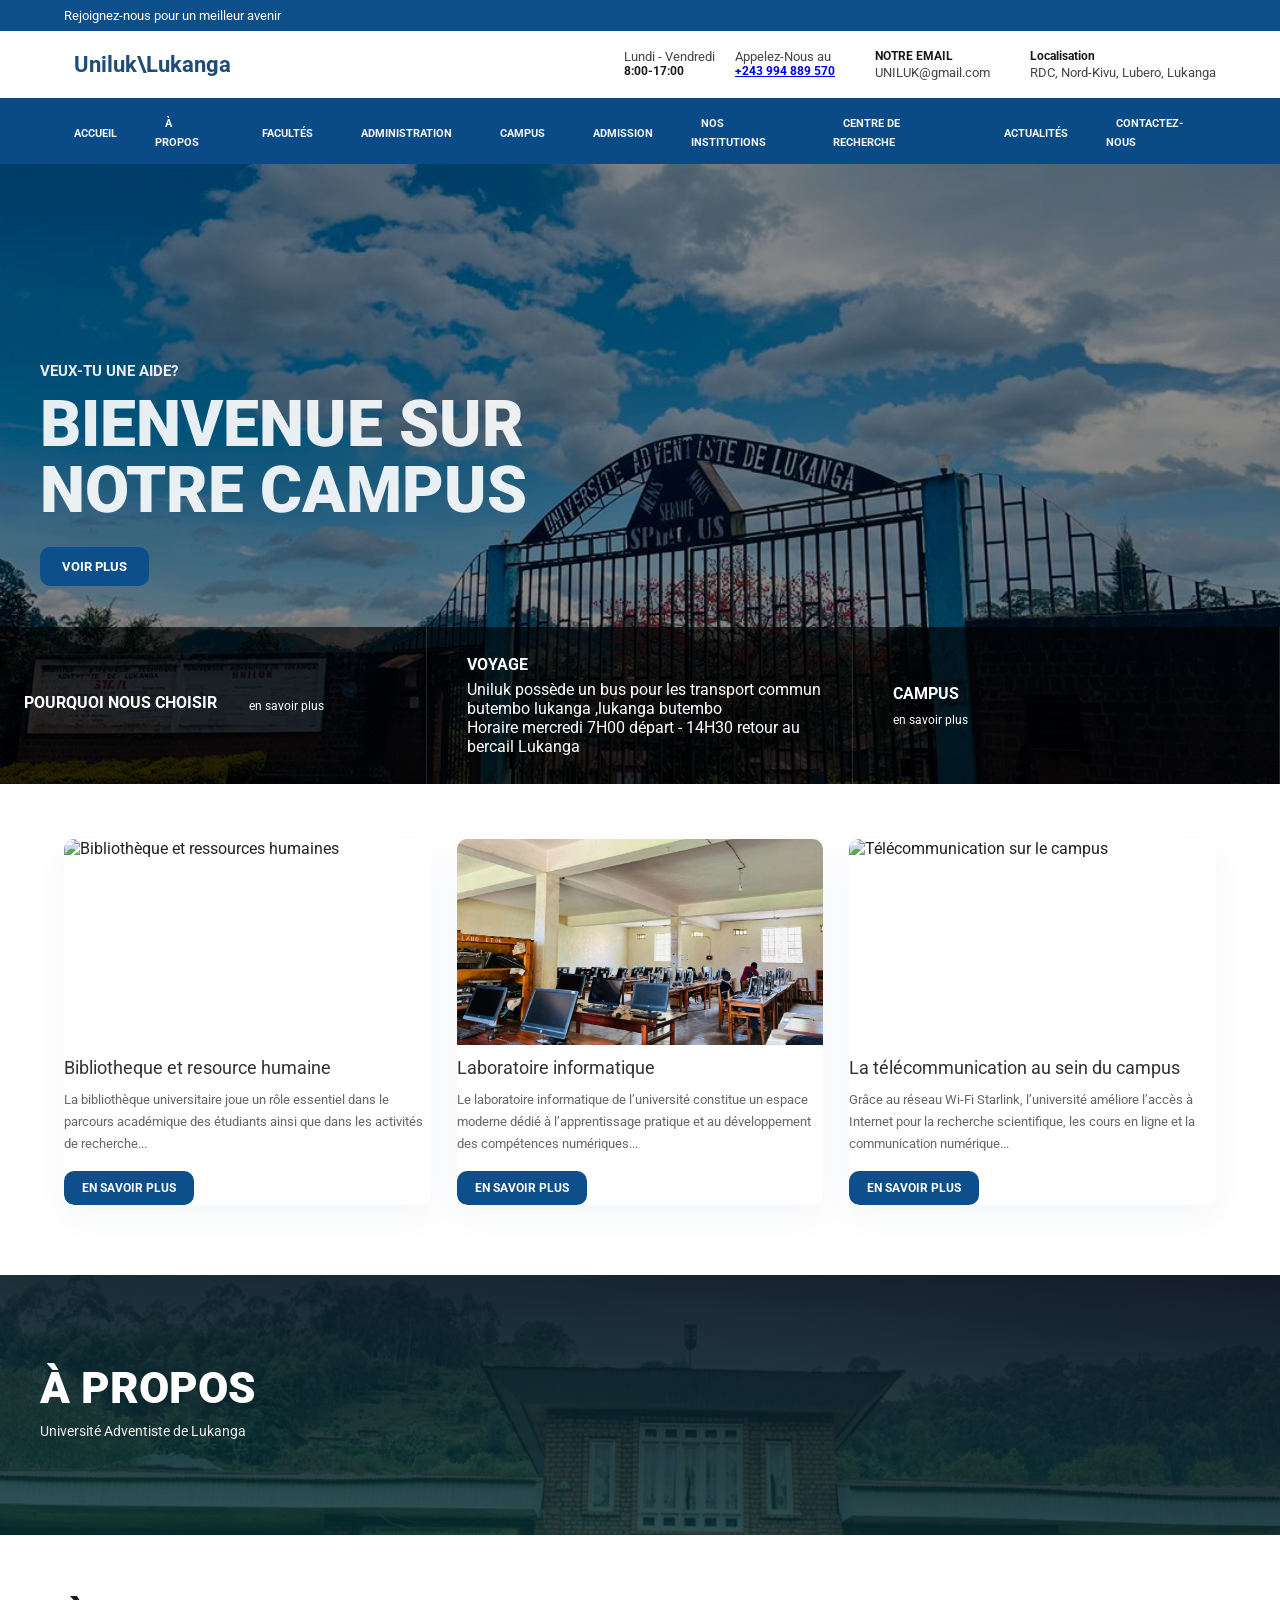
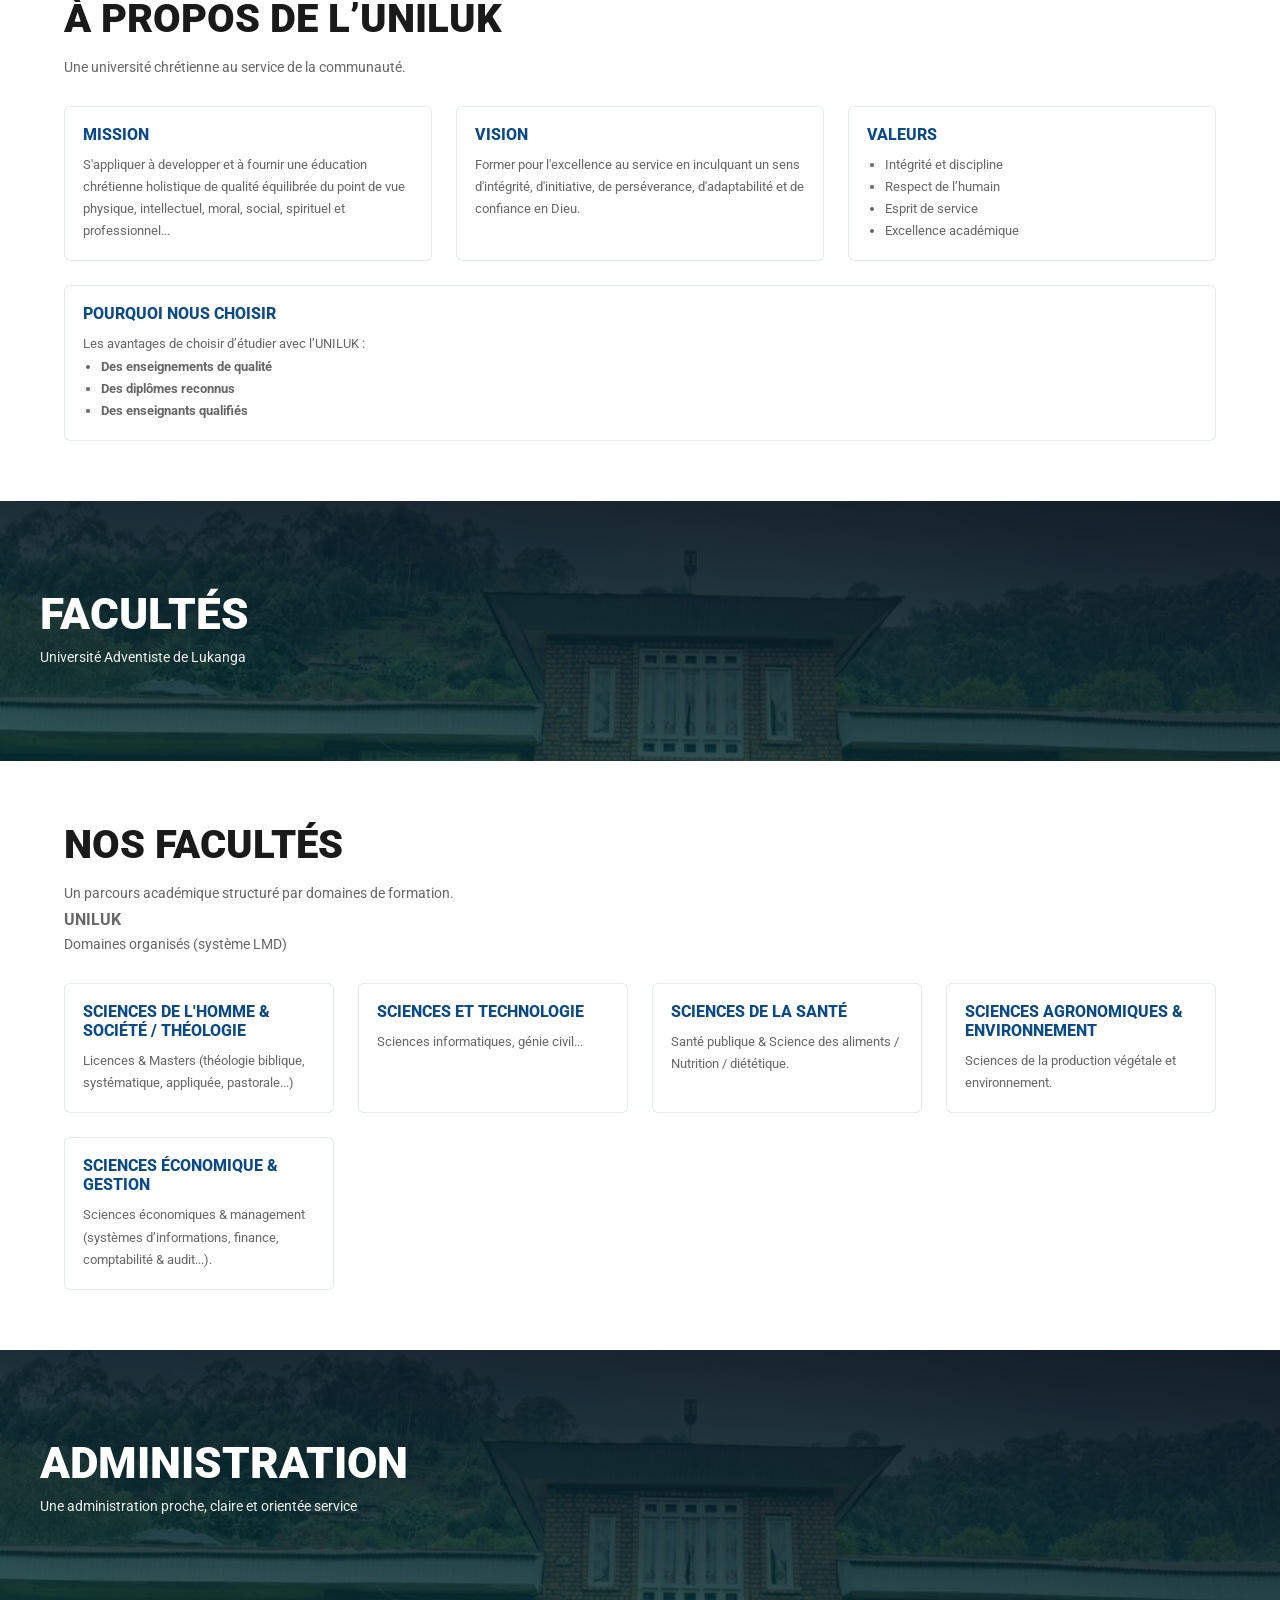
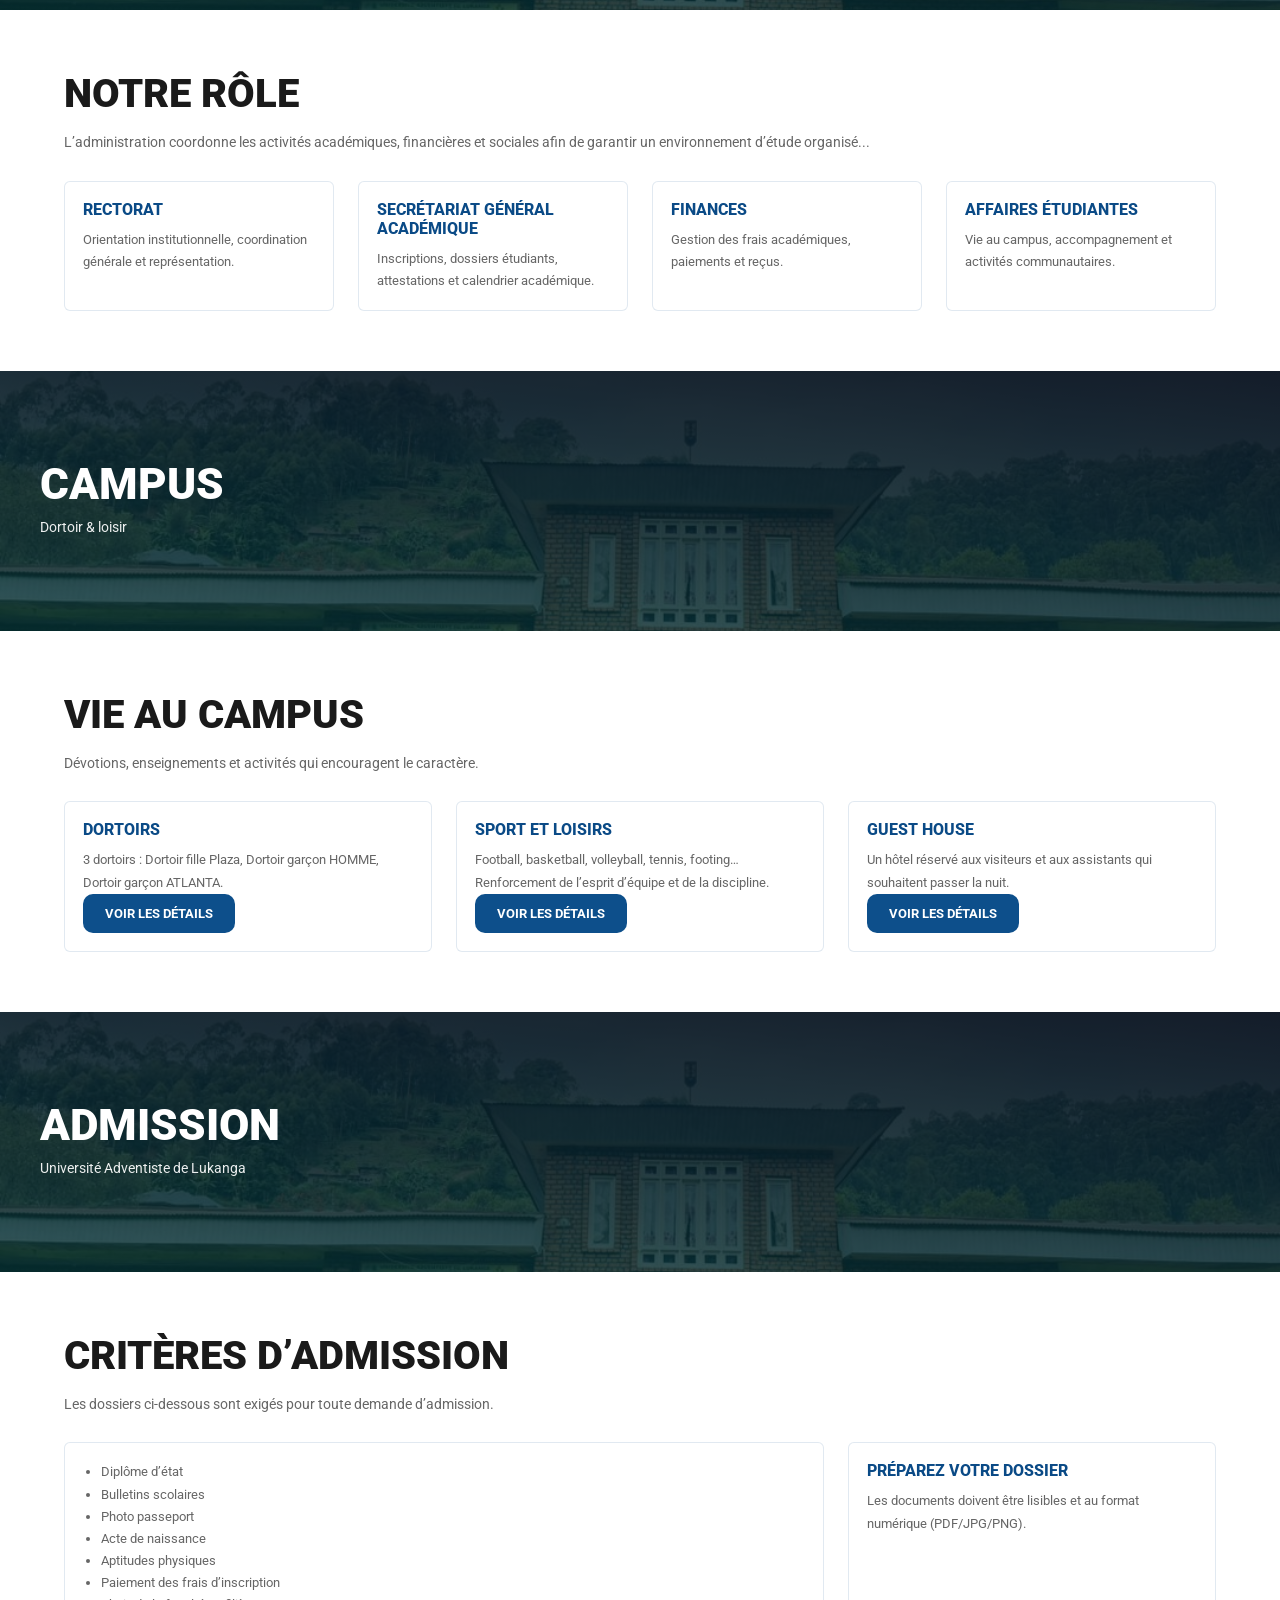
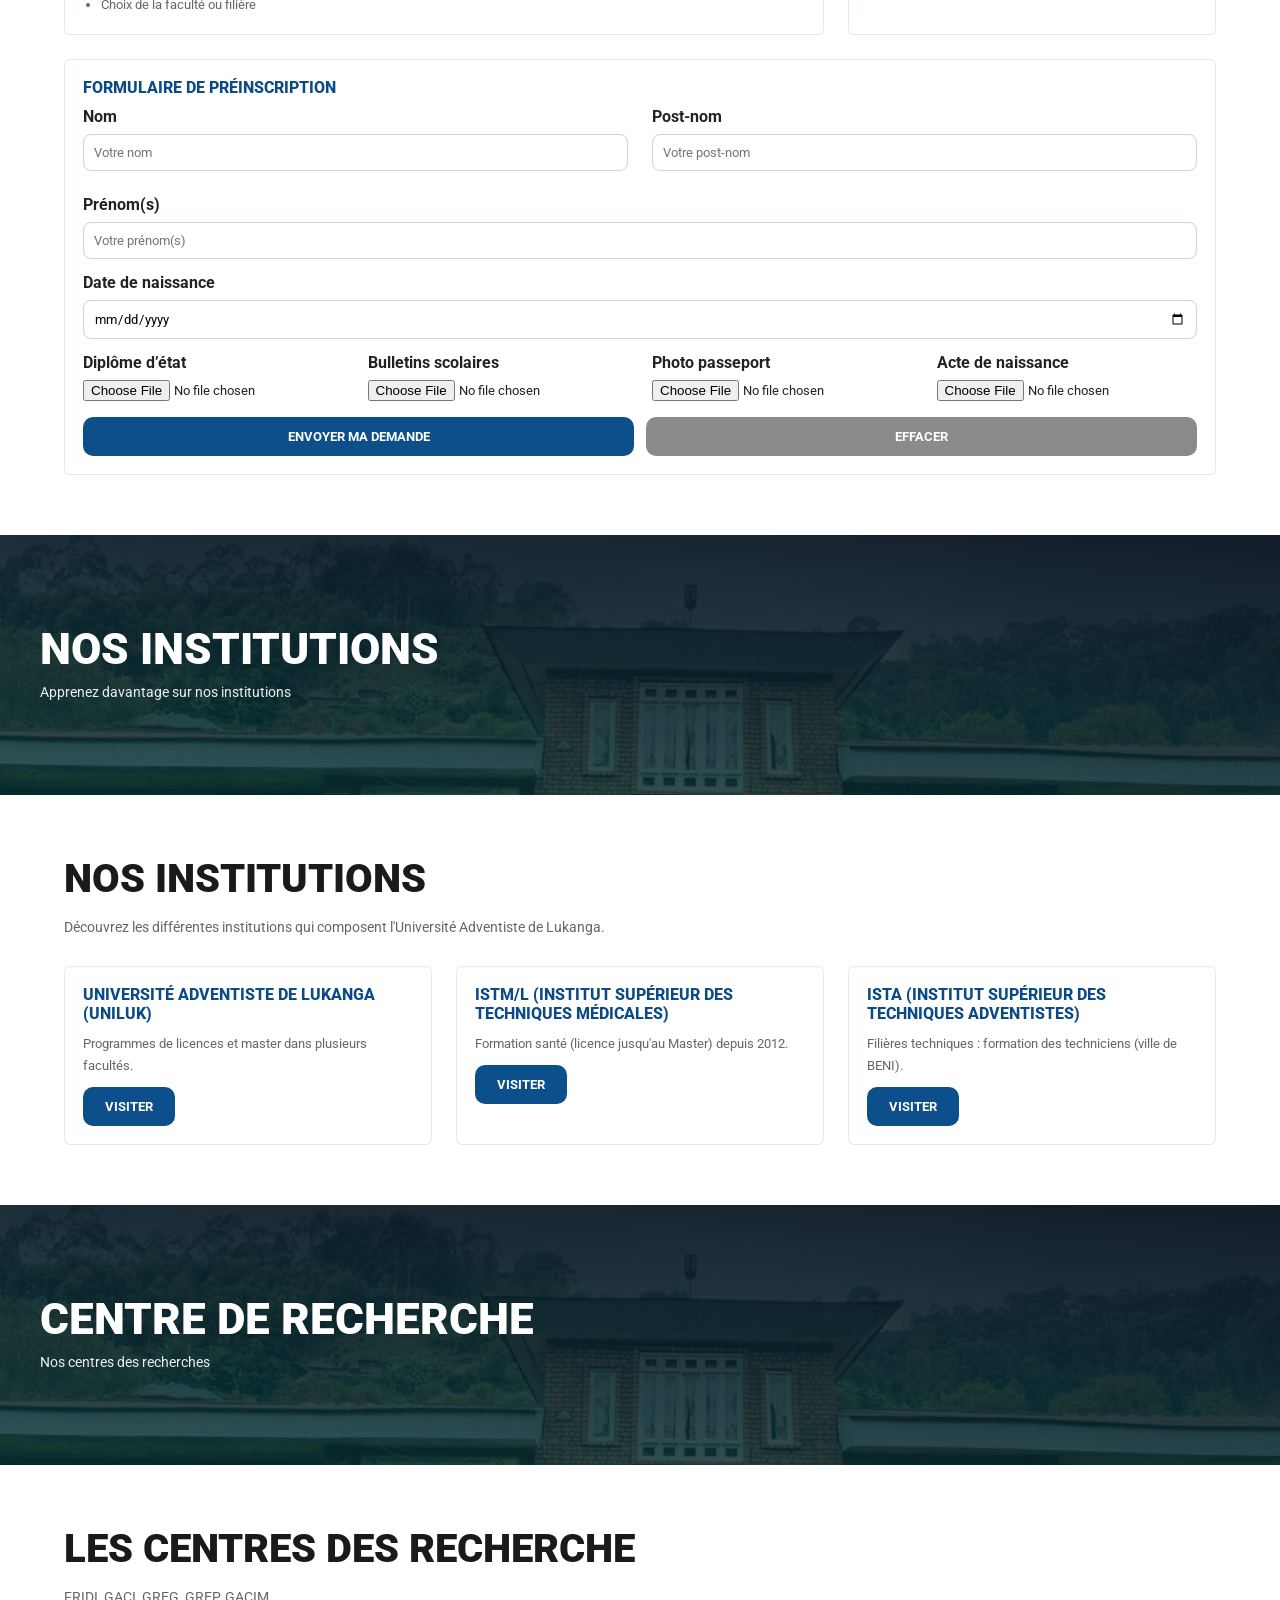
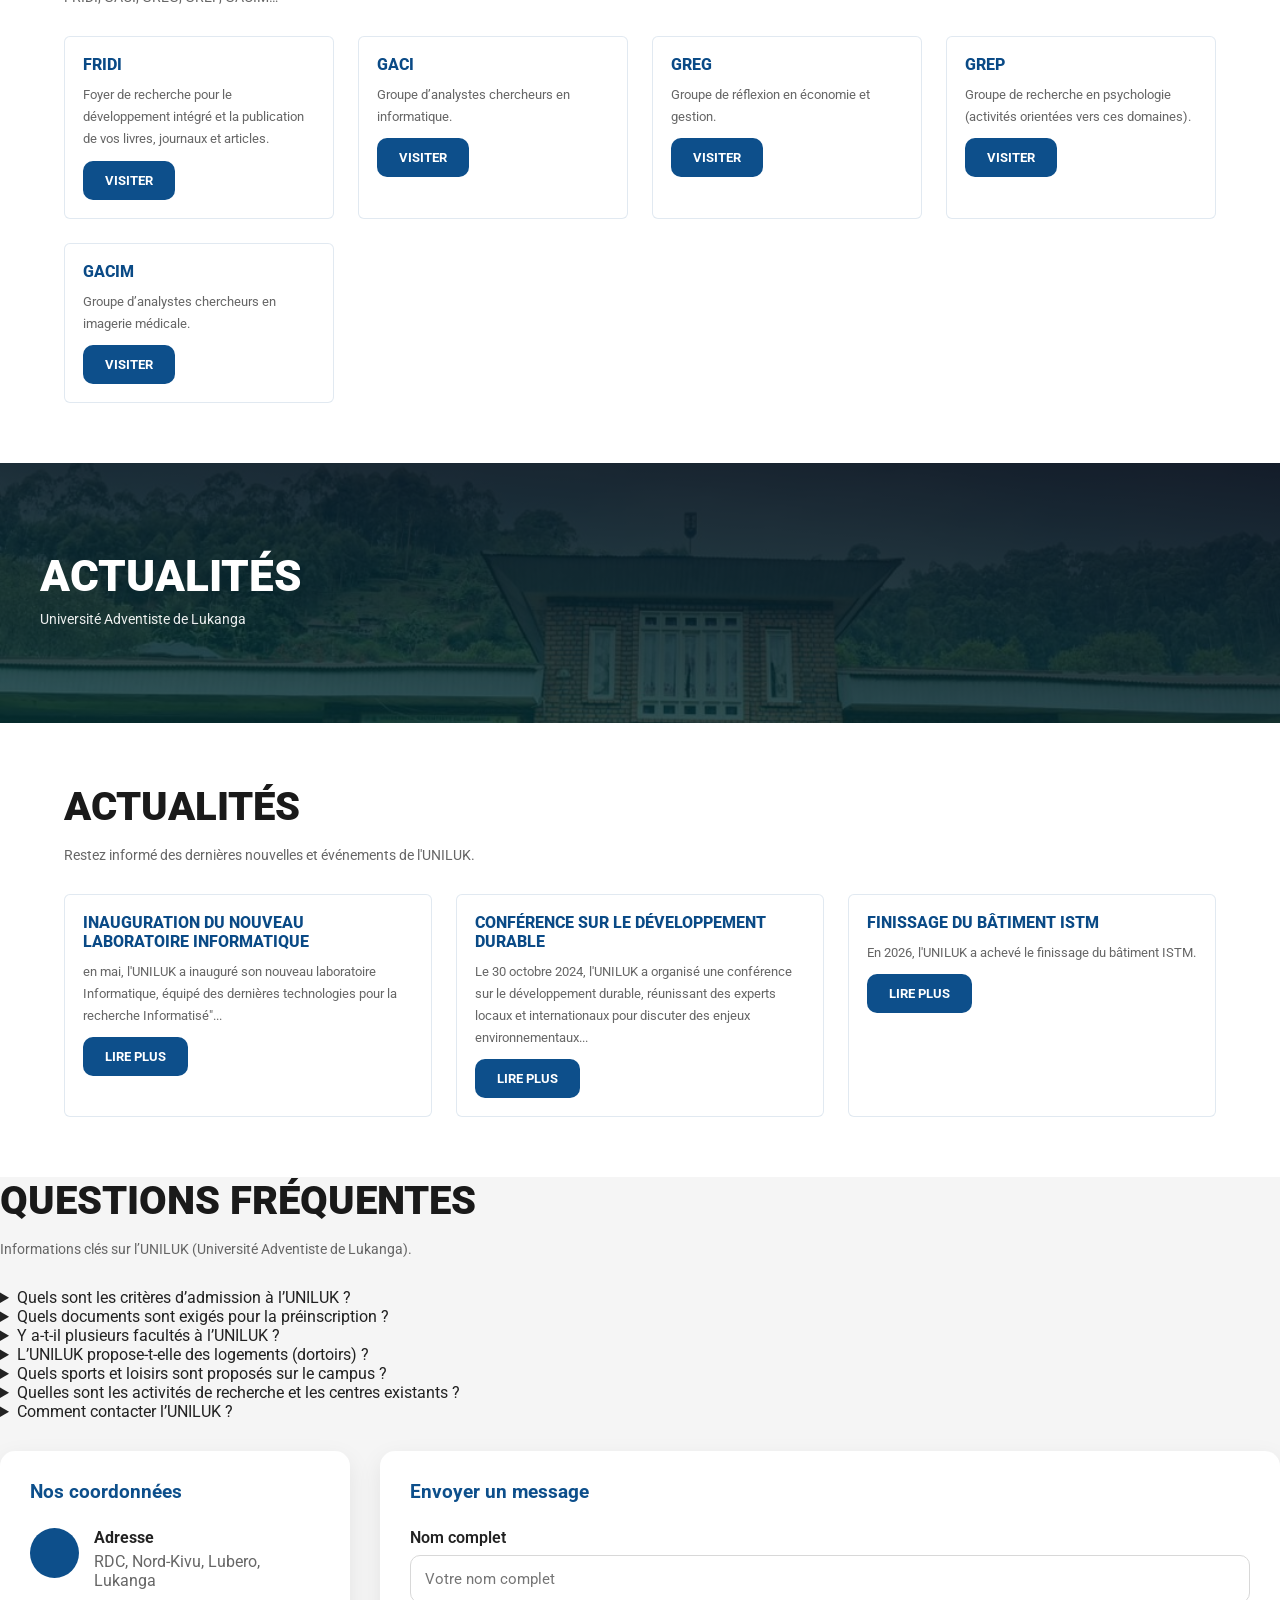
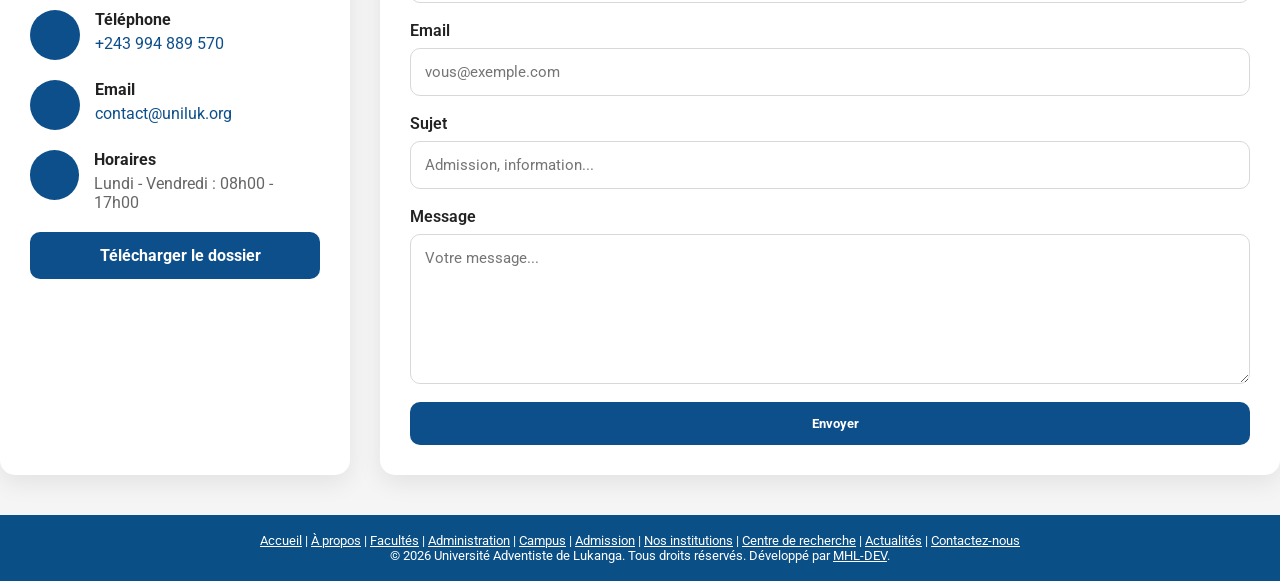
==== index.html @ ff781780 "first commit" ====
<!DOCTYPE html>
<html lang="fr">
<head>
  <meta charset="UTF-8" />
  <meta name="viewport" content="width=device-width, initial-scale=1.0" />
  <meta property="og:type" content="website" />
  <meta property="og:url" content="https://www.uniluk.org" />
  <meta name="twitter:card" content="summary_large_image" />
  <link rel="canonical" href="https://www.uniluk.org" />
  <link rel="preconnect" href="https://fonts.googleapis.com" />
  <link rel="preconnect" href="https://fonts.gstatic.com" crossorigin />
  <link href="https://fonts.googleapis.com/css2?family=Roboto:wght@400;500;700;800;900&display=swap" rel="stylesheet" />
  <link rel="stylesheet" href="https://cdnjs.cloudflare.com/ajax/libs/font-awesome/7.0.1/css/all.min.css">
  <style>
    * {
      margin: 0;
      padding: 0;
      box-sizing: border-box;
      font-family: 'Roboto', sans-serif;
    }

    body {
      background: #f5f5f5;
      color: #222;
    }

    .topbar {
      background: #0d4f8b;
      color: #fff;
      font-size: 13px;
      padding: 8px 0;
    }

    .container {
      width: min(1200px, 95vw);
      max-width: 100%;
      margin-inline: auto;
      padding-inline: clamp(12px, 2vw, 24px);
    }

    .topbar-content {
      display: flex;
      justify-content: space-between;
      align-items: center;
    }

    .social a {
      color: #fff;
      margin-left: 12px;
      text-decoration: none;
      font-size: 13px;
    }

    .header {
      background: #fff;
      padding: 18px 0;
      
    }

    .header-content {
      display: flex;
      justify-content: space-between;
      align-items: center;
      gap: 20px;
    }

    .logo {
      display: flex;
      align-items: center;
      gap: 10px;
      font-weight: 700;
      color: #1f4d7a;
      font-size: 22px;
    }

    .logo i {
      font-size: 34px;
      color: #0d4f8b;
    }

    .contact-boxes {
      display: flex;
      gap: 30px;
      flex-wrap: wrap;
    }

    .contact-item {
      display: flex;
      align-items: flex-start;
      gap: 10px;
      font-size: 13px;
      color: #444;
    }

    .contact-item i {
      color: #0d4f8b;
      font-size: 18px;
      margin-top: 3px;
    }

    .contact-item strong {
      display: block;
      color: #1a1a1a;
      font-size: 12px;
      margin-bottom: 2px;
    }

    .navbar {
      background: #0a4a86;
      position: sticky;
      top: 0;
      z-index: 20;
    }

    .nav {
      display: flex;
      gap: 20px;
      padding: 14px 0;
      justify-content: center;
      align-items: center;
      list-style: none;
    }

    .nav a {
      color: #fff;
      text-decoration: none;
      font-size: 10.5px;
      font-weight: 700;
      text-transform: uppercase;
      transition: color 140ms ease, background-color 140ms ease, transform 140ms ease, opacity 140ms ease;
      border-radius: 10px;
      padding: 8px 10px;
      opacity: 0.95;
      list-style: none;
    }

    .nav a:hover {
      opacity: 1;
      transform: translateY(-1px);
      background: rgba(255, 255, 255, 0.12);
    }

    .nav a.active {
      background: rgba(255, 255, 255, 0.18);
      opacity: 1;
    }

    .hero {
      position: relative;
      min-height: 620px;
      background: url('./grande.jpeg') center/cover no-repeat;
      display: flex;
      align-items: center;
      color: rgba(255, 255, 255, 0.904);
    }

    .hero::before {
      content: "";
      position: absolute;
      inset: 0;
      background: rgba(0, 0, 0, 0.45);
    }

    .hero-content {
      position: relative;
      z-index: 1;
      width: min(1200px, 95vw);
      max-width: 100%;
      margin-inline: auto;
      padding-block: clamp(60px, 10vw, 90px);
    }

    .hero small {
      display: block;
      font-size: clamp(14px, 1.2vw, 18px);
      font-weight: 700;
      margin-bottom: 12px;
    }

    .hero h1 {
      font-size: clamp(38px, 5vw, 72px);
      line-height: 1.02;
      font-weight: 900;
      max-width: min(700px, 100%);
      text-transform: uppercase;
      margin-bottom: 24px;
    }

    .btn {
      display: inline-block;
      background: #0d4f8b;
      color: #fff;
      padding: 12px 22px;
      text-decoration: none;
      font-size: 13px;
      font-weight: 700;
      border-radius: 10px;
      text-transform: uppercase;
      border: none;
      cursor: pointer;
      

    }

    .feature-bar {
      position: absolute;
      bottom: 0;
      left: 0;
      right: 0;
      z-index: 2;
      display: grid;
      grid-template-columns: repeat(3, 1fr);
    }

    .feature {
      background: rgba(0,0,0,0.65);
      color: #fff;
      padding: 28px 24px;
      border-right: 1px solid rgba(255,255,255,0.12);
      display: flex;
      align-items: center;
      gap: 16px;
      min-height: 95px;
    }

    .feature i {
      font-size: 34px;
      color: #1976d2;
    }

    .feature h3 {
      font-size: 16px;
      margin-bottom: 6px;
      text-transform: uppercase;
    }

    .feature a {
      color: #fff;
      text-decoration: none;
      font-size: 12px;
    }

    .courses {
      background: #fff;
      padding: 55px 0 70px;
    }

    .cards {
      display: grid;
      grid-template-columns: repeat(auto-fit, minmax(240px, 1fr));
      gap: clamp(18px, 2vw, 28px);
    }

    .card {
      background: #fff;
      overflow: hidden;
      border-radius: 10px;
      box-shadow: 0 12px 32px rgba(10, 74, 134, 0.05);
    }

    .card img {
      width: 100%;
      height: auto;
      aspect-ratio: 16/9;
      object-fit: cover;
      display: block;
      margin-bottom: 12px;
    }

    .card h3 {
      font-size: 18px;
      color: #333;
      line-height: 1.2;
      margin-bottom: 10px;
      font-weight: 400;
    }

    .card p {
      font-size: 13px;
      line-height: 1.7;
      color: #666;
      margin-bottom: 16px;
    }

    .card .btn {
      padding: 10px 18px;
      font-size: 12px;
    }
    .menu-toggle {
      display: none;
      position: fixed;
      top: 18px;
      right: 20px;
      z-index: 30;
      background: #0d4f8b;
      color: #fff;
      padding: 10px 14px;
      border-radius: 4px;
      cursor: pointer;
      user-select: none;
    }
    footer{
      background:#0d4f8b;
      color: rgba(255, 255, 255, 0.86);
      text-align: center;
      padding: 26px 20px;
      margin-top: 40px;
    }  
    .page-section {
      background: #fff;
      padding: 60px 0;
    }

    .page-section .wrap {
      width: min(1200px, 95vw);
      max-width: 100%;
      margin-inline: auto;
      padding-inline: clamp(12px, 2vw, 24px);
    }

    .section-title {
      font-size: 40px;
      margin-bottom: 14px;
      color: #1a1a1a;
      font-weight: 900;
      text-transform: uppercase;
    }

    .section-subtitle {
      color: #666;
      margin-bottom: 26px;
      line-height: 1.7;
      font-size: 14px;
    }

    .section-grid {
      display: grid;
      grid-template-columns: repeat(auto-fit, minmax(240px, 1fr));
      gap: clamp(18px, 2vw, 24px);
    }

    .simple-card {
      border: 1px solid rgba(13,79,139,0.12);
      padding: 18px;
      border-radius: 6px;
      background: #fff;
    }

    .simple-card h3 {
      margin-bottom: 10px;
      font-size: 16px;
      text-transform: uppercase;
      font-weight: 800;
      color: #0a4a86;
    }
    #btnSports,#btnDortoirs,#btnhouse{
      padding: 10px 18px;
      font-size: 12px;
      background: #0d4f8b;
      color: #fff;
      border: none;
      border-radius: 4px;
      cursor: pointer;
    }

    .simple-card p, .simple-card li {
      font-size: 13px;
      color: #666;
      line-height: 1.7;
    }

    .simple-card ul { padding-left: 18px; }

    .hero-alt {
      position: relative;
      min-height: 260px;
      display: flex;
      align-items: center;
      color: #fff;
      background:linear-gradient(185deg, rgba(16, 35, 63, 0.88), rgba(15, 139, 141, 0.58)), url('./uniluk.jpeg') center/cover no-repeat;
    }

    .hero-alt::before {
      content: "";
      position: absolute;
      inset: 0;
      background: rgba(0, 0, 0, 0.5);
    }

    .hero-alt .hero-content {
      padding: 0;
      position: relative;
    }
    .btn-btn-primary{
      padding: 10px 18px;
      font-size: 12px;
      background: #0d4f8b;
      color: #fff;
      border: none;
      border-radius: 4px;
      cursor: pointer;
    }

    .hero-alt h1 {
      font-size: 44px;
      text-transform: uppercase;
      font-weight: 900;
      line-height: 1;
      margin-bottom: 10px;
    }

    .hero-alt p {
      color: rgba(255,255,255,0.92);
      max-width: 820px;
      line-height: 1.7;
      font-size: 14px;
    }
    .nav .show {
      display: flex;
    flex-direction: column;
    height: auto;
    max-height: calc(100vh - 60px);
    overflow-y: auto;
  }
  

    #xbar {
  display: none;
}

.menu-toggle.active .fa-bars {
  display: none;
}

.menu-toggle.active #xbar {
  display: inline-block;
}

  
   

    /* Desktop: toujours afficher les liens de la navbar */
    @media (min-width: 901px) {
      #site-nav #nav {
        max-height: none ;
        opacity: 1 ;
        display: flex;
        flex-direction: row;
        padding: 14px 0 ;
        gap: 28px ;
        align-items: center;
      }

      #site-nav #nav li {
        opacity: 1 ;
       
      }

      .menu-toggle {
        display: none;
        color: white;
      }
    }


    @media (max-width: 900px) {
      .header-content,
      .topbar-content {
        flex-direction: column;
        align-items: flex-start;
        gap: 12px;
      }
      
      
      .topbar {
        justify-content: space-between;
        position: sticky;
        top: 0;
        z-index: 20;
        backdrop-filter: blur(5px);
      }

      .menu-toggle {
        display: block;
      }
      #contact{
        display: none;
      }
      .contact{
        display:flex;
        flex-direction: column;
      }
      .navbar {
        position: sticky;
        top: 54px;
      }

      #nav {
        max-height: 0px;
        opacity: 0;
        flex-direction: column;
        justify-content: flex-start;
        align-items: flex-start;
        padding: 0;
        gap: 0;
      }
      #wrap{
        display: block;
      }

      #site-nav.is-open #nav {
        max-height: 60vh;
        opacity: 1;
        overflow: auto;
        padding: 12px 0;
        gap: 8px;
      }

      #nav li {
        width: 100%;
      }

      #nav a {
        width: 100%;
        display: block;
        padding: 12px 16px;
        border-radius: 10px;
      }


      .hero h1 {
        font-size: 48px;
      }

      .feature-bar,
      .cards {
        grid-template-columns: 1fr;
      }

      .feature {
        border-right: none;
        border-bottom: 1px solid rgba(255,255,255,0.12);
      }

      .section-grid {
        grid-template-columns: 1fr;
      }

      .hero-alt h1 {
        font-size: 34px;
      }
    }
  
    .reveal {
      opacity: 0;
      transform: translateY(24px);
      transition: opacity 0.7s ease, transform 0.7s ease;
      will-change: opacity, transform;
    }



  
    body {
      overflow-x: hidden;
    }

    .skip-link {
      position: absolute;
      left: 12px;
      top: -60px;
      padding: 10px 14px;
      border-radius: 10px;
      background: #0d4f8b;
      color: #fff;
      z-index: 9999;
      text-decoration: none;
      transition: top 160ms ease;
    }

   

    html{
      scroll-behavior: smooth;
    }
    
    .back-to-top {
      position: fixed;
      right: 18px;
      bottom: 18px;
      width: 46px;
      height: 46px;
      border-radius: 999px;
      z-index: 999;
      background: #0d4f8b;
      color: #fff;
      display: inline-flex;
      align-items: center;
      justify-content: center;
      text-decoration: none;
      border: none;
      box-shadow: 0 10px 30px rgba(13, 79, 139, 0.25);
      opacity: 0;
      pointer-events: none;
      transform: translateY(10px);
      transition: opacity 200ms ease, transform 200ms ease;
    }
    #facultes ~ .page-section .simple-card{
  transition: transform .4s ease, box-shadow .4s ease;
}

#facultes ~ .page-section .simple-card:hover{
  transform: translateY(-10px);
  box-shadow: 0 15px 35px rgba(13,79,139,.15);
}
  

.back-to-top.is-visible {
      opacity: 1;
      pointer-events: auto;
      transform: translateY(0);
    }

    .back-to-top.is-highlight {
      box-shadow: 0 14px 40px rgba(10, 74, 134, 0.32);
      background: #0a4a86;
    }

    @media (prefers-reduced-motion: reduce) {
      * {
        scroll-behavior: auto !important;
        transition-duration: 0.001ms !important;
        animation-duration: 0.001ms !important;
      }
    }
  .contact-container{
    display:grid;
    grid-template-columns:350px 1fr;
    gap:30px;
    margin-top:30px;
}

.contact-info,
.contact-form{
    background:#fff;
    padding:30px;
    border-radius:15px;
    box-shadow:0 8px 25px rgba(0,0,0,.08);
}

.contact-info h3,
.contact-form h3{
    color:#0d4f8b;
    margin-bottom:25px;
}

.contact-box{
    display:flex;
    align-items:flex-start;
    gap:15px;
    margin-bottom:20px;
}

.contact-box i{
    width:50px;
    height:50px;
    background:#0d4f8b;
    color:white;
    border-radius:50%;
    display:flex;
    justify-content:center;
    align-items:center;
    font-size:18px;
}

.contact-box strong{
    display:block;
    margin-bottom:5px;
}

.contact-box p{
    margin:0;
    color:#666;
}

.contact-box a{
    color:#0d4f8b;
    text-decoration:none;
}

.field{
    display:flex;
    flex-direction:column;
    margin-bottom:18px;
}

.field label{
    margin-bottom:8px;
    font-weight:600;
}
#xbar{
  display: none;
}
.field input,
.field textarea{
    padding:14px;
    border:1px solid #d8d8d8;
    border-radius:10px;
    font-size:15px;
    transition:.3s;
}

.field input:focus,
.field textarea:focus{
    border-color:#0d4f8b;
    box-shadow:0 0 15px rgba(13,79,139,.15);
    outline:none;
}

.field textarea{
    min-height:150px;
    resize:vertical;
}

.btn-submit,
.btn-contact-download{
    display:inline-flex;
    align-items:center;
    gap:10px;
    justify-content:center;
    text-decoration:none;
    width:100%;
    padding:14px;
    border:none;
    border-radius:10px;
    background:#0d4f8b;
    color:#fff;
    font-weight:700;
    cursor:pointer;
    transition:.3s;
}
.simple-card i{
    font-size: 28px;
    color: #0d4f8b;
    margin-bottom: 12px;
}
.btn-submit:hover,
.btn-contact-download:hover{
    background:#083764;
    transform:translateY(-2px);
}

@media(max-width:900px){

    .contact-container{
        grid-template-columns:1fr;
    }

}

  </style>
</head>
<body id="top">
  <div class="topbar">
    <div class="container topbar-content">
      <div>Rejoignez-nous pour un meilleur avenir</div>
      <div class="social" aria-label="Réseaux sociaux">
        <a href="https://web.facebook.com/universiteAdeventistedeLukanga"><i class="fab fa-facebook-f"></i></a>
        <a href="https://twitter.com/uniluk1" ><i class="fab fa-twitter"></i></a>
        <a href="#" ><i class="fab fa-google-plus-g"></i></a>
        <a href="#" ><i class="fab fa-linkedin-in"></i></a>
        <a href="https://www.instagram.com/uniluk1"><i class="fab fa-instagram" ></i></a>
      </div>
    </div>
  </div>

  <header class="header">
    <div class="container header-content">
      <div class="logo">
        <i class="fa-solid fa-graduation-cap"></i>
        <span>Uniluk\Lukanga</span>
      </div>

      <div class="contact-boxes">
        <div class="contact-item">
          <div class="icon"><span class="flaticon-clock"></span></div>
          <div class="text">
            <span>Lundi - Vendredi</span>
            <strong>8:00-17:00</strong>
          </div>
          <i class="fa-solid fa-phone"></i>
          <div>
            <span>Appelez-Nous au</span>
            <strong><a href="tel:+243994889570" >+243 994 889 570</a></strong>
          </div>
        </div>

        <div class="contact-item">
          <i class="fa-solid fa-envelope"></i>
          <div>
            <strong>NOTRE EMAIL</strong>
            UNILUK@gmail.com
          </div>
        </div>

        <div class="contact-item">
          <i class="fa-solid fa-location-dot"></i>
          <div>
            <strong>Localisation</strong>
            RDC, Nord-Kivu, Lubero, Lukanga
          </div>
        </div>
      </div>
    </div>
  </header>
  <button class="menu-toggle" id="mobile-menu" type="button" aria-label="Ouvrir le menu mobile">
    <i class="fa-solid fa-bars"></i>
    <i class="fa-solid fa-x" id="xbar"></i>
  </button>
  <nav class="navbar" id="site-nav" aria-label="Navigation principale">
    <div class="container">
      <ul class="nav" id="nav">

        <li><a href="#accueil" aria-label="Aller à la section Accueil">Accueil</a></li>
        <li><a href="#about">À propos</a></li>
        <li><a href="#facultes">Facultés</a></li>
        <li><a href="#administration">Administration</a></li>
        <li><a href="#campus">Campus</a></li>
        <li><a href="#admission">Admission</a></li>
        <li><a href="#institutions">Nos institutions</a></li>
        <li><a href="#centre">Centre de recherche</a></li>
        <li><a href="#actualites">Actualités</a></li>
        <li><a href="#contact">Contactez-nous</a></li>
      </ul>
    </div>
  </nav>

  <main>

  <section class="hero" id="accueil">
    <div class="hero-content">
      <small>VEUX-TU UNE AIDE?</small>
      <h1>BIENVENUE SUR NOTRE CAMPUS</h1>
      <a href="#about" class="btn">Voir plus</a>
    </div>

    <div class="feature-bar">
      <div class="feature">
        <h3>pourquoi nous choisir</h3>
        <i class="fa-solid fa-briefcase"></i>
        <a href="#about">en savoir plus</a>
      </div>
      <div class="feature">
        <i class="fa-solid fa-bus"></i>
        <div>
          <h3>VOYAGE</h3>
          <p>Uniluk possède un bus pour les transport commun butembo lukanga ,lukanga butembo</p>
          <span>
            Horaire mercredi 7H00 départ - 14H30 retour au bercail Lukanga
          </span>
        </div>
      </div>
      <div class="feature">
        <i class="fa-solid fa-user"></i>
        <div>
          <h3>Campus</h3>
          <a href="campus.html">en savoir plus</a>
        </div>
      </div>
    </div>
  </section>

  <section class="courses ">
    <div class="container">
      <div class="cards">
        <div class="card">
          <img src="./library.png" alt="Bibliothèque et ressources humaines" loading="lazy">
          <h3>Bibliotheque et resource humaine</h3>
          <p>La bibliothèque universitaire joue un rôle essentiel dans le parcours académique des étudiants ainsi que dans les activités de recherche...</p>
          <a href="#about" class="btn">En savoir plus</a>
        </div>

        <div class="card">
          <img src="./LABO.jpeg" alt="Laboratoire informatique" loading="lazy">
          <h3>Laboratoire informatique</h3>
          <p>Le laboratoire informatique de l’université constitue un espace moderne dédié à l’apprentissage pratique et au développement des compétences numériques...</p>
          <a href="#facultes" class="btn"> En savoir plus</a>
        </div>

        <div class="card">
          <img src="https://images.unsplash.com/photo-1519389950473-47ba0277781c?auto=format&fit=crop&w=800&q=80" alt="Télécommunication sur le campus" loading="lazy">
          <h3>La télécommunication au sein du campus</h3>
          <p>Grâce au réseau Wi-Fi Starlink, l’université améliore l’accès à Internet pour la recherche scientifique, les cours en ligne et la communication numérique...</p>
          <a href="#campus" class="btn">En savoir plus</a>
        </div>
      </div>
    </div>
  </section>

  <!-- ABOUT -->
  <section class="hero-alt " id="about">
    <div class="container hero-content">
      <h1>À propos</h1>
      <p>Université Adventiste de Lukanga</p>
    </div>
  </section>
  <section class="page-section">
    <div class="wrap">
      <div class="section-title">À propos de l’UNILUK</div>
      <div class="section-subtitle">Une université chrétienne au service de la communauté.</div>

      <div class="section-grid">
        <div class="simple-card">
          <h3>Mission</h3>
          <p>S'appliquer à developper et à fournir une éducation chrétienne holistique de qualité équilibrée du point de vue physique, intellectuel, moral, social, spirituel et professionnel...</p>
        </div>
        <div class="simple-card">
          <h3>Vision</h3>
          <p>Former pour l'excellence au service en inculquant un sens d'intégrité, d'initiative, de perséverance, d'adaptabilité et de confiance en Dieu.</p>
        </div>
        <div class="simple-card">
          <h3>Valeurs</h3>
          <ul>
            <li>Intégrité et discipline</li>
            <li>Respect de l’humain</li>
            <li>Esprit de service</li>
            <li>Excellence académique</li>
          </ul>
        </div>
      </div>

      <div style="margin-top:24px" class="simple-card">
        <h3>Pourquoi nous choisir</h3>
        <p>Les avantages de choisir d’étudier avec l’UNILUK :</p>
        <ul>
          <li><strong>Des enseignements de qualité</strong></li>
          <li><strong>Des diplômes reconnus</strong></li>
          <li><strong>Des enseignants qualifiés</strong></li>
        </ul>
      </div>
    </div>
  </section>

  <!-- FACULTES -->
  <section class="hero-alt" id="facultes">
    <div class="container hero-content">
      <h1>Facultés</h1>
      <p>Université Adventiste de Lukanga</p>
    </div>
  </section>
  <section class="page-section">
    <div class="wrap">
      <div class="section-title">Nos facultés</div>
      <div class="section-subtitle" style="align-items: center;justify-content: center;">
        Un parcours académique structuré par domaines de formation.
         
          <h3>UNILUK</h3>
          <p>Domaines organisés (système LMD)</p>
      </div>
      <div class="section-grid">
        <div class="simple-card">
          <i class="fa-solid fa-book-bible"></i>
          <h3>Sciences de l'Homme & Société / Théologie</h3>
          <p>Licences & Masters (théologie biblique, systématique, appliquée, pastorale...)</p>
        </div>
        <div class="simple-card">
          <i class="fa-solid fa-desktop"></i>
          <h3>Sciences et Technologie</h3>
          <p>Sciences informatiques, génie civil...</p>
        </div>
        <div class="simple-card">
          <i class="fa-solid fa-stethoscope"></i>
          <h3>Sciences de la Santé</h3>
          <p>Santé publique & Science des aliments / Nutrition / diététique.</p>
        </div>
        <div class="simple-card">
          <i class="fa-solid fa-tractor"></i>
          <h3>Sciences Agronomiques & Environnement</h3>
          <p>Sciences de la production végétale et environnement.</p>
        </div>
        <div class="simple-card">
          <i class="fa-solid fa-user-police"></i>
          <h3>Sciences Économique & Gestion</h3>
          <p>Sciences économiques & management (systèmes d’informations, finance, comptabilité & audit...).</p>
        </div>
      </div>
    </div>
  </section>

  <!-- ADMINISTRATION -->
  <section class="hero-alt" id="administration">
    <div class="container hero-content">
      <h1>Administration</h1>
      <p>Une administration proche, claire et orientée service</p>
    </div>
  </section>
  <section class="page-section">
    <div class="wrap">
      <div class="section-title">Notre rôle</div>
      <div class="section-subtitle">L’administration coordonne les activités académiques, financières et sociales afin de garantir un environnement d’étude organisé...</div>
      <div class="section-grid">
        <div class="simple-card"><h3>Rectorat</h3><p>Orientation institutionnelle, coordination générale et représentation.</p></div>
        <div class="simple-card"><h3>Secrétariat général académique</h3><p>Inscriptions, dossiers étudiants, attestations et calendrier académique.</p></div>
        <div class="simple-card"><h3>Finances</h3><p>Gestion des frais académiques, paiements et reçus.</p></div>
        <div class="simple-card"><h3>Affaires étudiantes</h3><p>Vie au campus, accompagnement et activités communautaires.</p></div>
      </div>
    </div>
  </section>

  <!-- CAMPUS -->
  <section class="hero-alt" id="campus">
    <div class="container hero-content">
      <h1>Campus</h1>
      <p>Dortoir & loisir</p>
    </div>
  </section>
  <section class="page-section">
    <div class="wrap">
      <div class="section-title">Vie au Campus</div>
      <div class="section-subtitle">Dévotions, enseignements et activités qui encouragent le caractère.</div>
      <div class="section-grid">
        <div class="simple-card">
          <h3>Dortoirs</h3>
          <p>3 dortoirs : Dortoir fille Plaza, Dortoir garçon HOMME, Dortoir garçon ATLANTA.</p>
          <a class="btn" href="./campus.html">Voir les détails</a>
        </div>
        <div class="simple-card">
          <h3>Sport et Loisirs</h3>
          <p>Football, basketball, volleyball, tennis, footing… Renforcement de l’esprit d’équipe et de la discipline.</p>
          <a class="btn" href="./campus.html">Voir les détails</a>
        </div>
        <div class="simple-card">
          <h3>Guest House</h3>
          <p>Un hôtel réservé aux visiteurs et aux assistants qui souhaitent passer la nuit.</p>
          <a class="btn" href="./campus.html">Voir les détails</a>
        </div>
      </div>
    </div>
  </section>

  <!-- ADMISSION -->
  <section class="hero-alt" id="admission">
    <div class="container hero-content">
      <h1>Admission</h1>
      <p>Université Adventiste de Lukanga</p>
    </div>
  </section>
  <section class="page-section">
    <div class="wrap">
      <div class="section-title">Critères d’admission</div>
      <div class="section-subtitle">Les dossiers ci-dessous sont exigés pour toute demande d’admission.</div>
      <div class="section-grid">
        <div class="simple-card" style="grid-column: span 2;">
          <ul>
            <li>Diplôme d’état</li>
            <li>Bulletins scolaires</li>
            <li>Photo passeport</li>
            <li>Acte de naissance</li>
            <li>Aptitudes physiques</li>
            <li>Paiement des frais d’inscription</li>
            <li>Choix de la faculté ou filière</li>
          </ul>
        </div>
        <div class="simple-card">
          <h3>Préparez votre dossier</h3>
          <p>Les documents doivent être lisibles et au format numérique (PDF/JPG/PNG).</p>
        </div>
      </div>

      <div style="margin-top:24px" class="simple-card">
        <h3>Formulaire de préinscription </h3>
        <form id="admissionForm" action="#" >
          <div class="section-grid" style="grid-template-columns: repeat(2, 1fr);">
            <label>
              <strong>Nom</strong>
              <div style="height:8px"></div>
              <input name="nom" type="text" placeholder="Votre nom" required style="width:100%; padding:10px; border-radius:8px; border:1px solid #c8d3df;" />
            </label>
            <label>
              <strong>Post-nom</strong>
              <div style="height:8px"></div>
              <input name="postnom" type="text" placeholder="Votre post-nom" style="width:100%; padding:10px; border-radius:8px; border:1px solid #c8d3df;" />
            </label>
            <label style="grid-column: span 2;">
              <strong>Prénom(s)</strong>
              <div style="height:8px"></div>
              <input name="prenoms" type="text" placeholder="Votre prénom(s)" required style="width:100%; padding:10px; border-radius:8px; border:1px solid #c8d3df;" />
            </label>
          </div>

          <div style="margin-top:14px">
            <label><strong>Date de naissance</strong><div style="height:8px"></div>
              <input name="dateNaissance" type="date" required style="width:100%; padding:10px; border-radius:8px; border:1px solid #c8d3df;" />
            </label>
          </div>

          <div style="margin-top:14px" class="section-grid" >
            <label><strong>Diplôme d’état</strong><div style="height:8px"></div>
              <input name="diplomeEtat" type="file" accept="application/pdf,image/*" required style="width:100%;" />
            </label>
            <label><strong>Bulletins scolaires</strong><div style="height:8px"></div>
              <input name="bulletins" type="file" accept="application/pdf,image/*" style="width:100%;" />
            </label>
            <label><strong>Photo passeport</strong><div style="height:8px"></div>
              <input name="photoPasseport" type="file" accept="image/*" required style="width:100%;" />
            </label>
            <label><strong>Acte de naissance</strong><div style="height:8px"></div>
              <input name="acteNaissance" type="file" accept="application/pdf,image/*" required style="width:100%;" />
            </label>
          </div>

              <div class="section-grid form-actions" style="margin-top:16px; grid-template-columns: repeat(2, minmax(0, 1fr)); gap: 12px;">
            <button type="submit" class="btn">Envoyer ma demande</button>
            <button type="reset" class="btn" style="background:#8a8a8a;">Effacer</button>
          </div>
        </form>
      </div>
    </div>
  </section>

  <!-- INSTITUTIONS -->
  <section class="hero-alt" id="institutions">
    <div class="container hero-content">
      <h1>Nos institutions</h1>
      <p>Apprenez davantage sur nos institutions</p>
    </div>
  </section>
  <section class="page-section">
    <div class="wrap">
      <div class="section-title">Nos institutions</div>
      <div class="section-subtitle">Découvrez les différentes institutions qui composent l'Université Adventiste de Lukanga.</div>
      <div class="section-grid">
        <div class="simple-card">
          <h3>Université Adventiste de LUKANGA (UNILUK)</h3>
          <p>Programmes de licences et master dans plusieurs facultés.</p>
          <a class="btn" href="#" style="margin-top:10px; display:inline-block">VISITER</a>
        </div>
        <div class="simple-card">
          <h3>ISTM/L (Institut supérieur des techniques médicales)</h3>
          <p>Formation santé (licence jusqu'au Master) depuis 2012.</p>
          <a class="btn" href="https://istmluk.netlify.app/" style="margin-top:10px; display:inline-block">VISITER</a>
        </div>
        <div class="simple-card">
          <h3>ISTA (Institut supérieur des techniques Adventistes)</h3>
          <p>Filières techniques : formation des techniciens (ville de BENI).</p>
          <a class="btn" href="" style="margin-top:10px; display:inline-block">VISITER</a>
        </div>
      </div>
    </div>
  </section>

  <!-- CENTRE -->
  <section class="hero-alt" id="centre">
    <div class="container hero-content">
      <h1>Centre de recherche</h1>
      <p>Nos centres des recherches</p>
    </div>
  </section>
  <section class="page-section">
    <div class="wrap">
      <div class="section-title">Les centres des recherche</div>
      <div class="section-subtitle">FRIDI, GACI, GREG, GREP, GACIM…</div>
      <div class="section-grid">
        <div class="simple-card"><h3>FRIDI</h3><p>Foyer de recherche pour le développement intégré et la publication de vos livres, journaux et articles.</p><a class="btn" href="#" style="margin-top:10px;">VISITER</a></div>
        <div class="simple-card"><h3>GACI</h3><p>Groupe d’analystes chercheurs en informatique.</p><a class="btn" href="#" style="margin-top:10px;">VISITER</a></div>
        <div class="simple-card"><h3>GREG</h3><p>Groupe de réflexion en économie et gestion.</p><a class="btn" href="#" style="margin-top:10px;">VISITER</a></div>
        <div class="simple-card"><h3>GREP</h3><p>Groupe de recherche en psychologie (activités orientées vers ces domaines).</p><a class="btn" href="#" style="margin-top:10px;">VISITER</a></div>
        <div class="simple-card"><h3>GACIM</h3><p>Groupe d’analystes chercheurs en imagerie médicale.</p><a class="btn" href="#" style="margin-top:10px;">VISITER</a></div>
      </div>
    </div>
  </section>

  <!-- ACTUALITES -->

  <section class="hero-alt" id="actualites">
    <div class="container hero-content">
      <h1>Actualités</h1>
      <p>Université Adventiste de Lukanga</p>
    </div>
  </section>
  <section class="page-section">
    <div class="wrap">
      <div class="section-title">Actualités</div>
      <div class="section-subtitle">Restez informé des dernières nouvelles et événements de l'UNILUK.</div>
      <div class="section-grid">
        <div class="simple-card"><h3>Inauguration du nouveau laboratoire Informatique</h3><p>en mai, l'UNILUK a inauguré son nouveau laboratoire Informatique, équipé des dernières technologies pour la recherche Informatisé"...</p><a class="btn" href="#" style="margin-top:10px;">Lire plus</a></div>
        <div class="simple-card"><h3>Conférence sur le développement durable</h3><p>Le 30 octobre 2024, l'UNILUK a organisé une conférence sur le développement durable, réunissant des experts locaux et internationaux pour discuter des enjeux environnementaux...</p><a class="btn" href="#" style="margin-top:10px;">Lire plus</a></div>
        <div class="simple-card"><h3>Finissage du bâtiment ISTM</h3><p>En 2026, l'UNILUK a achevé le finissage du bâtiment ISTM.</p><a class="btn" href="#" style="margin-top:10px;">Lire plus</a></div>
      </div>
    </div>
  </section>
  <!--FAQ-->
  <section class="faq-section" id="faq">
    <div class="wrap">
      <div class="section-title faq-title">Questions fréquentes</div>
      <div class="section-subtitle">Informations clés sur l’UNILUK (Université Adventiste de Lukanga).</div>

      <div class="faq" aria-label="Foire aux questions UNILUK">
        <details class="faq-item">
          <summary class="faq-question">Quels sont les critères d’admission à l’UNILUK ?</summary>
          <div class="faq-answer">
            Les demandes doivent inclure : diplôme d’état, bulletins scolaires, photo passeport, acte de naissance, aptitudes physiques, paiement des frais d’inscription et choix de la faculté (filière).
          </div>
        </details>

        <details class="faq-item">
          <summary class="faq-question">Quels documents sont exigés pour la préinscription ?</summary>
          <div class="faq-answer">
            Le formulaire de préinscription demande notamment : votre identité (nom, prénoms, date de naissance), et des pièces justificatives en format numérique (PDF/JPG/PNG selon les champs du formulaire).
          </div>
        </details>

        <details class="faq-item">
          <summary class="faq-question">Y a-t-il plusieurs facultés à l’UNILUK ?</summary>
          <div class="faq-answer">
            Oui. L’UNILUK propose plusieurs domaines de formation organisés selon le système LMD :
            Sciences de l’Homme & Société / Théologie, Sciences et Technologie, Sciences de la Santé, Sciences Agronomiques & Environnement, Sciences Économique & Gestion.
          </div>
        </details>

        <details class="faq-item">
          <summary class="faq-question">L’UNILUK propose-t-elle des logements (dortoirs) ?</summary>
          <div class="faq-answer">
            Oui. Le campus dispose de trois dortoirs : Dortoir fille Plaza, Dortoir garçon Homme et Dortoir garçon Atlanta.
          </div>
        </details>

        <details class="faq-item">
          <summary class="faq-question">Quels sports et loisirs sont proposés sur le campus ?</summary>
          <div class="faq-answer">
            L’université encourage les activités sportives comme le football, basketball, volleyball, tennis, footing… pour renforcer la discipline et l’esprit d’équipe.
          </div>
        </details>

        <details class="faq-item">
          <summary class="faq-question">Quelles sont les activités de recherche et les centres existants ?</summary>
          <div class="faq-answer">
            L’UNILUK dispose de centres de recherche tels que FRIDI, GACI, GREG, GREP et GACIM, orientés vers le développement et la publication des travaux ainsi que des activités de recherche dans différents domaines.
          </div>
        </details>

        <details class="faq-item">
          <summary class="faq-question">Comment contacter l’UNILUK ?</summary>
          <div class="faq-answer">
            Vous pouvez contacter l’université par téléphone ou e-mail. Les informations se trouvent dans la section “Contactez-nous” (adresse, téléphone, e-mail, horaires).
          </div>
        </details>
      </div>
    </div>
  </section>

  <div class="contact-container" id="contact">
  <!-- Informations -->
  <div class="contact-info" >
    <h3><i class="fa-solid fa-address-card"></i> Nos coordonnées</h3>

    <div class="contact-box">
      <i class="fa-solid fa-location-dot"></i>
      <div>
        <strong>Adresse</strong>
        <p>RDC, Nord-Kivu, Lubero, Lukanga</p>
      </div>
    </div>

    <div class="contact-box">
      <i class="fa-solid fa-phone"></i>
      <div>
        <strong>Téléphone</strong>
        <p><a href="tel:+243994889570">+243 994 889 570</a></p>
      </div>
    </div>

    <div class="contact-box">
      <i class="fa-solid fa-envelope"></i>
      <div>
        <strong>Email</strong>
        <p><a href="mailto:contact@uniluk.org">contact@uniluk.org</a></p>
      </div>
    </div>

    <div class="contact-box">
      <i class="fa-solid fa-clock"></i>
      <div>
        <strong>Horaires</strong>
        <p>Lundi - Vendredi : 08h00 - 17h00</p>
      </div>
    </div>

    <a href="#" class="btn-contact-download">
      <i class="fa-solid fa-download"></i>
      Télécharger le dossier
    </a>
  </div>

  <!-- Formulaire -->
  <form class="contact-form">

    <h3><i class="fa-solid fa-paper-plane"></i> Envoyer un message</h3>

    <div class="field">
      <label>Nom complet</label>
      <input type="text" placeholder="Votre nom complet" required>
    </div>

    <div class="field">
      <label>Email</label>
      <input type="email" placeholder="vous@exemple.com" required>
    </div>

    <div class="field">
      <label>Sujet</label>
      <input type="text" placeholder="Admission, information..." required>
    </div>

    <div class="field">
      <label>Message</label>
      <textarea placeholder="Votre message..." required></textarea>
    </div>

    <button type="submit" class="btn-submit">
      <i class="fa-solid fa-paper-plane"></i>
      Envoyer
    </button>

  </form>

</div>
  <script src="./script-inline.js" defer></script>


  
  <a class="back-to-top" href="#top" aria-label="Retour en haut" id="back-to-top">↑</a>

  </main>

  <footer style="text-align:center; padding:18px 12px; background:#0a4f86; color:white; font-size:13px;" >
    <div class="lienrapide">
    <a href="#accueil" style="color:inherit;text-decoration:underline">Accueil</a> |
      <a href="#about" style="color:inherit;text-decoration:underline">À propos</a> |
      <a href="#facultes" style="color:inherit;text-decoration:underline">Facultés</a> |
      <a href="#administration" style="color:inherit;text-decoration:underline">Administration</a> |
      <a href="#campus" style="color:inherit;text-decoration:underline">Campus</a> |
      <a href="#admission" style="color:inherit;text-decoration:underline">Admission</a> |
      <a href="#institutions" style="color:inherit;text-decoration:underline">Nos institutions</a> |
      <a href="#centre" style="color:inherit;text-decoration:underline">Centre de recherche</a> |
      <a href="#actualites" style="color:inherit;text-decoration:underline">Actualités</a> |
      <a href="#contact" style="color:inherit;text-decoration:underline">Contactez-nous</a>
    </div>
    <div class="footer">
      <p>&copy; 2026 Université Adventiste de Lukanga. Tous droits réservés. Développé par <a href="https://wa.me/243812135098" style="color:inherit;text-decoration:underline">MHL-DEV</a>.</p>
    </div>
    
  </footer>
</body>
</html>
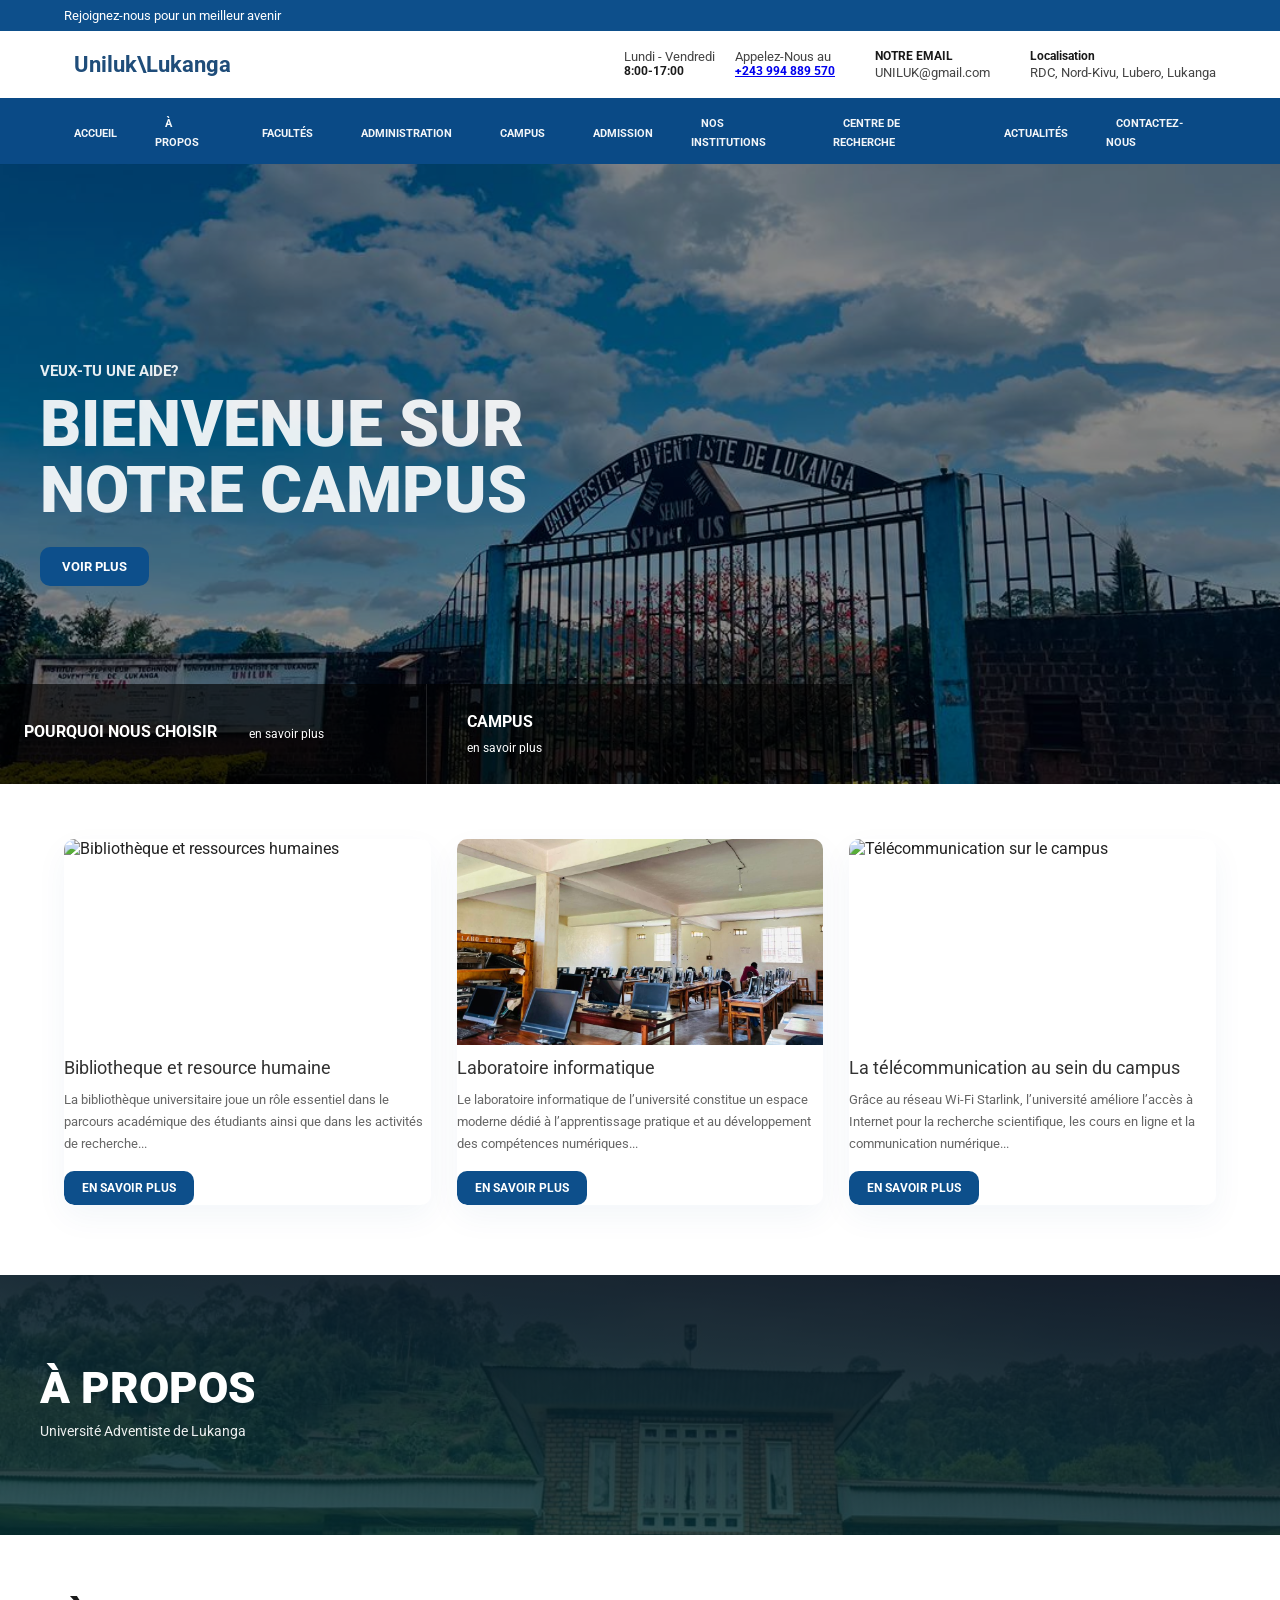
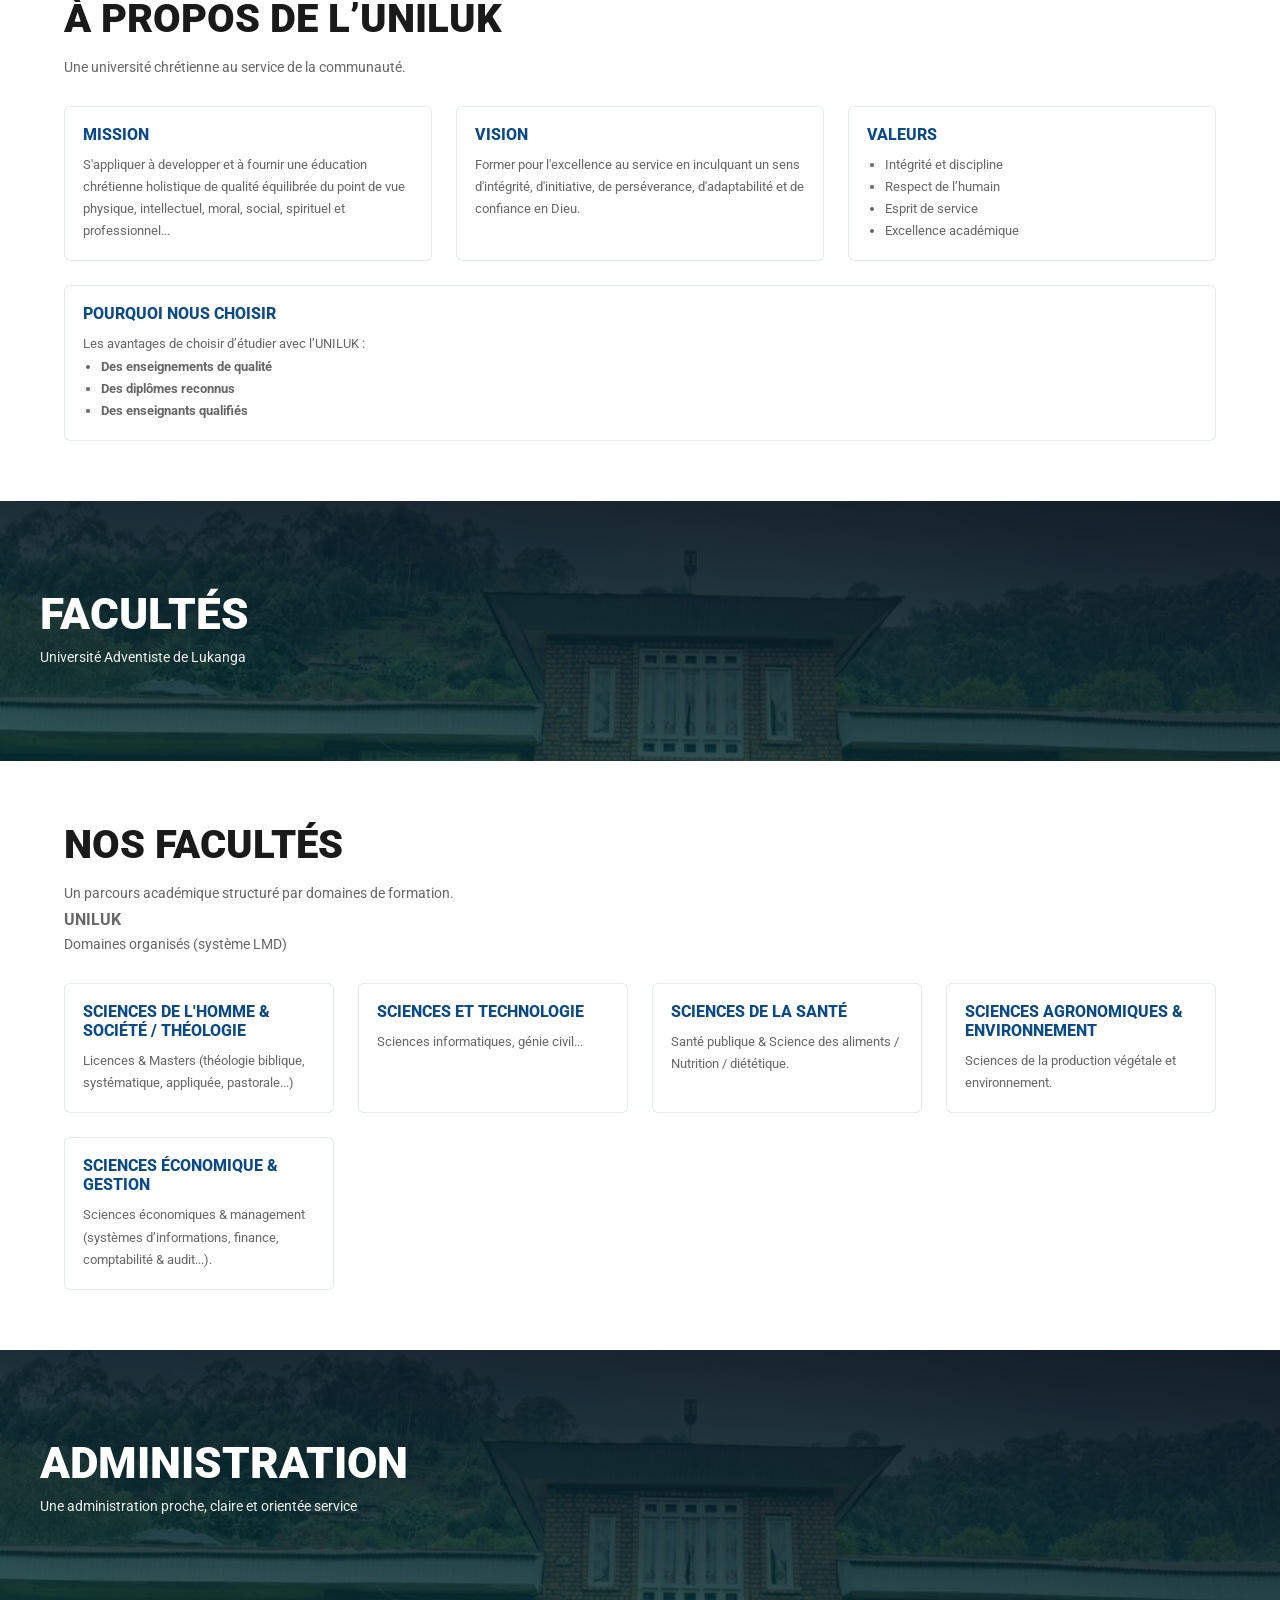
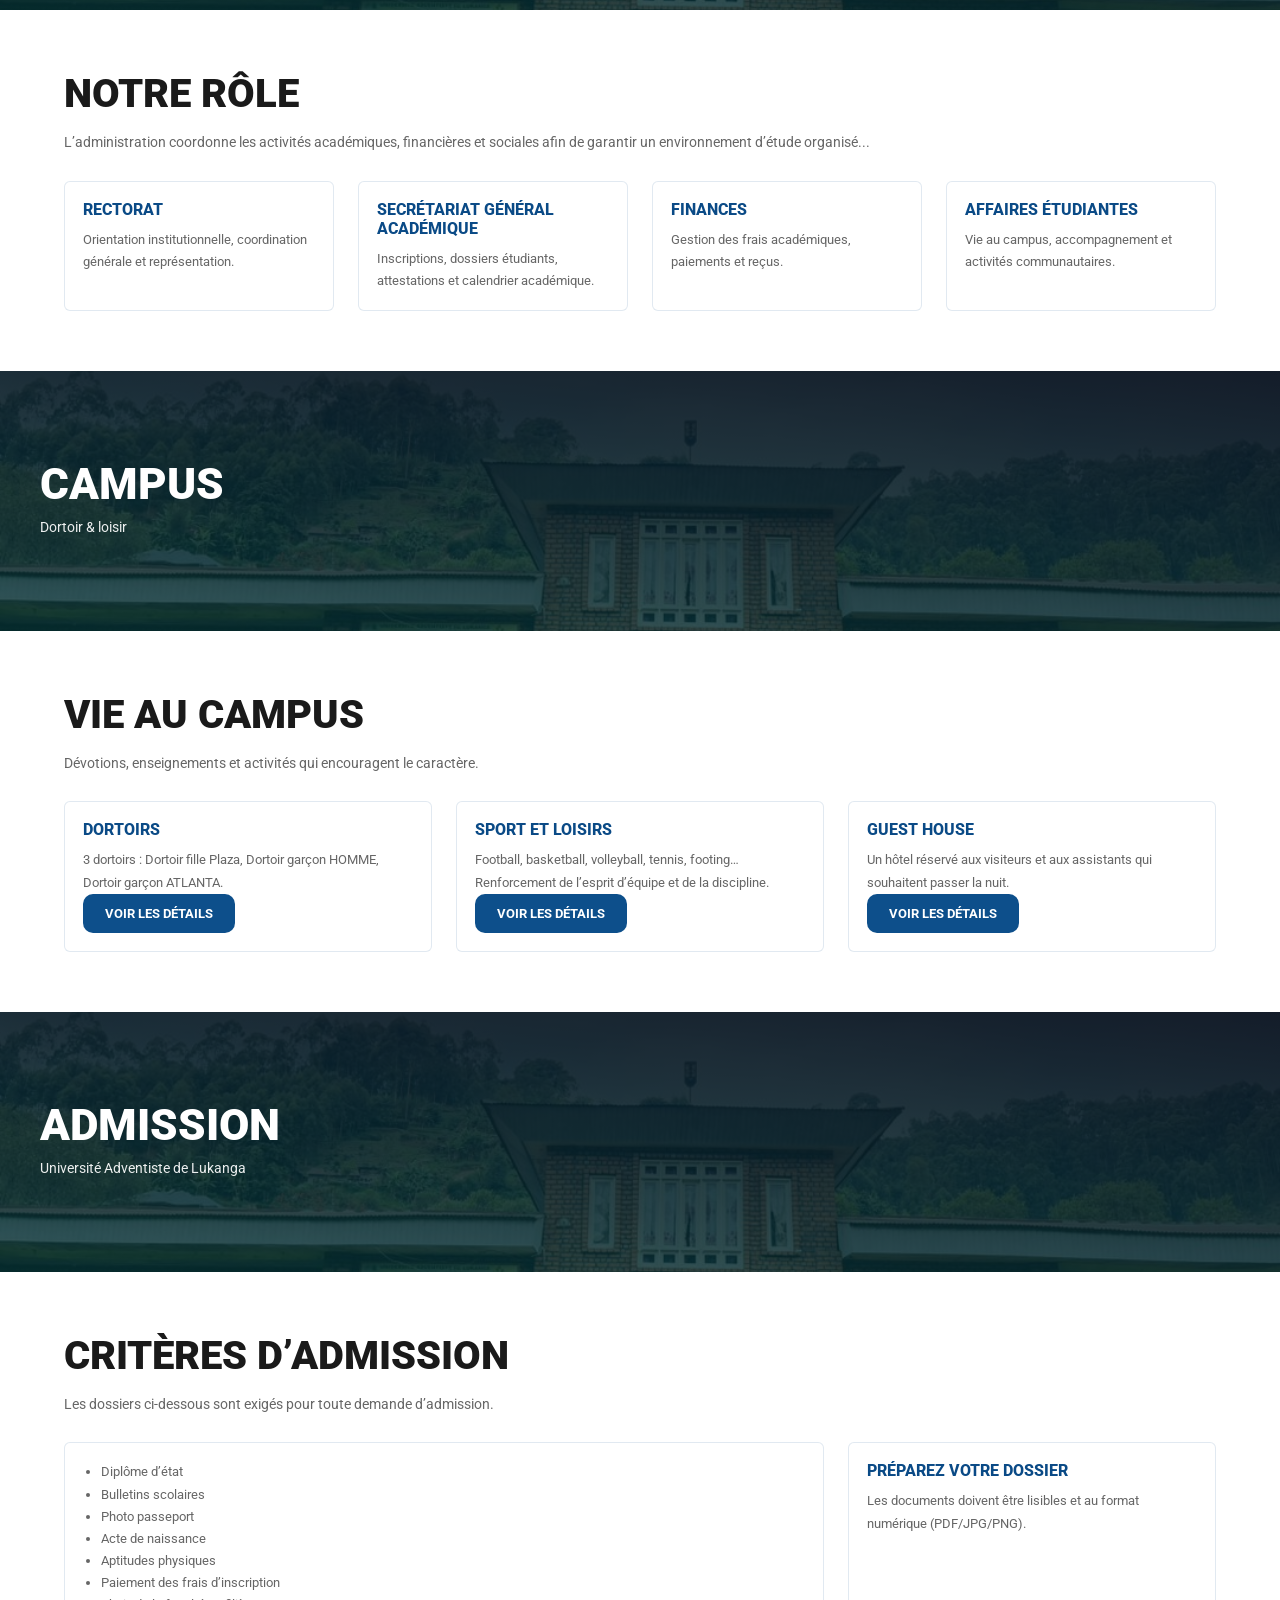
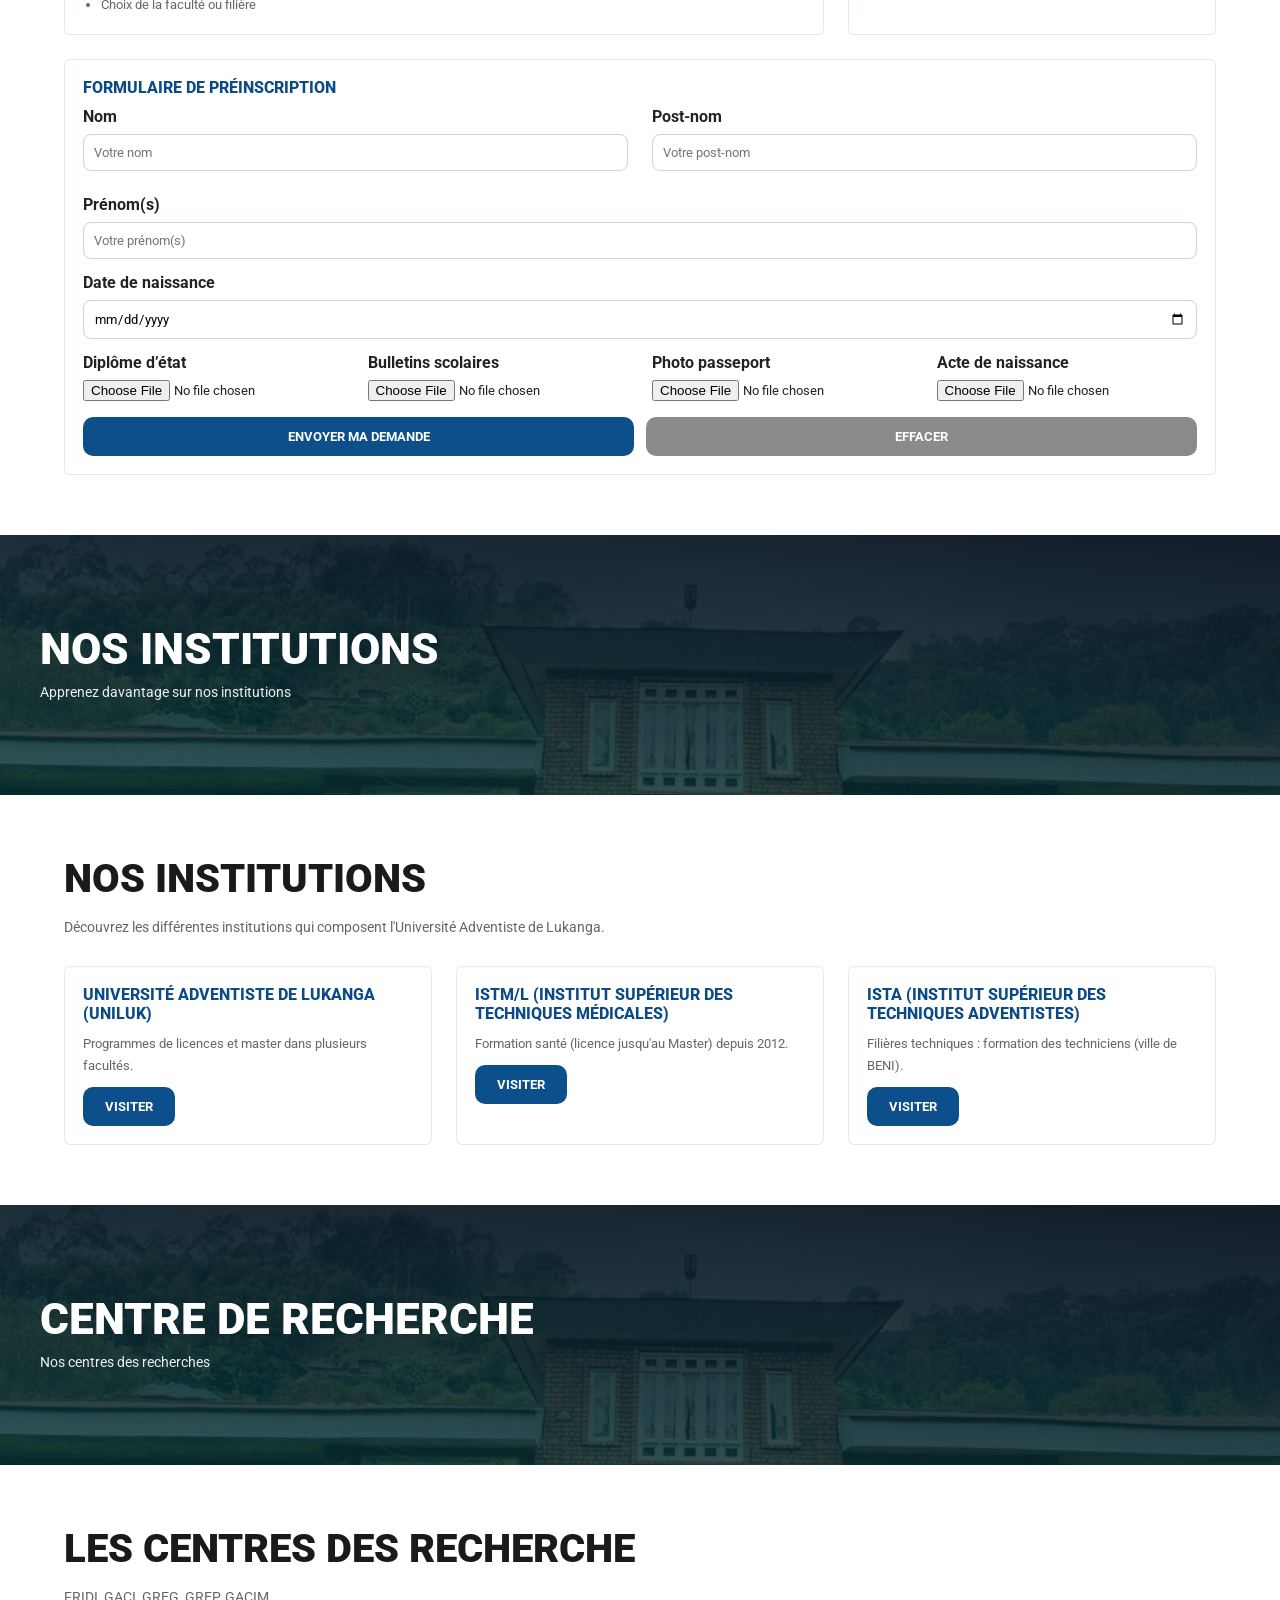
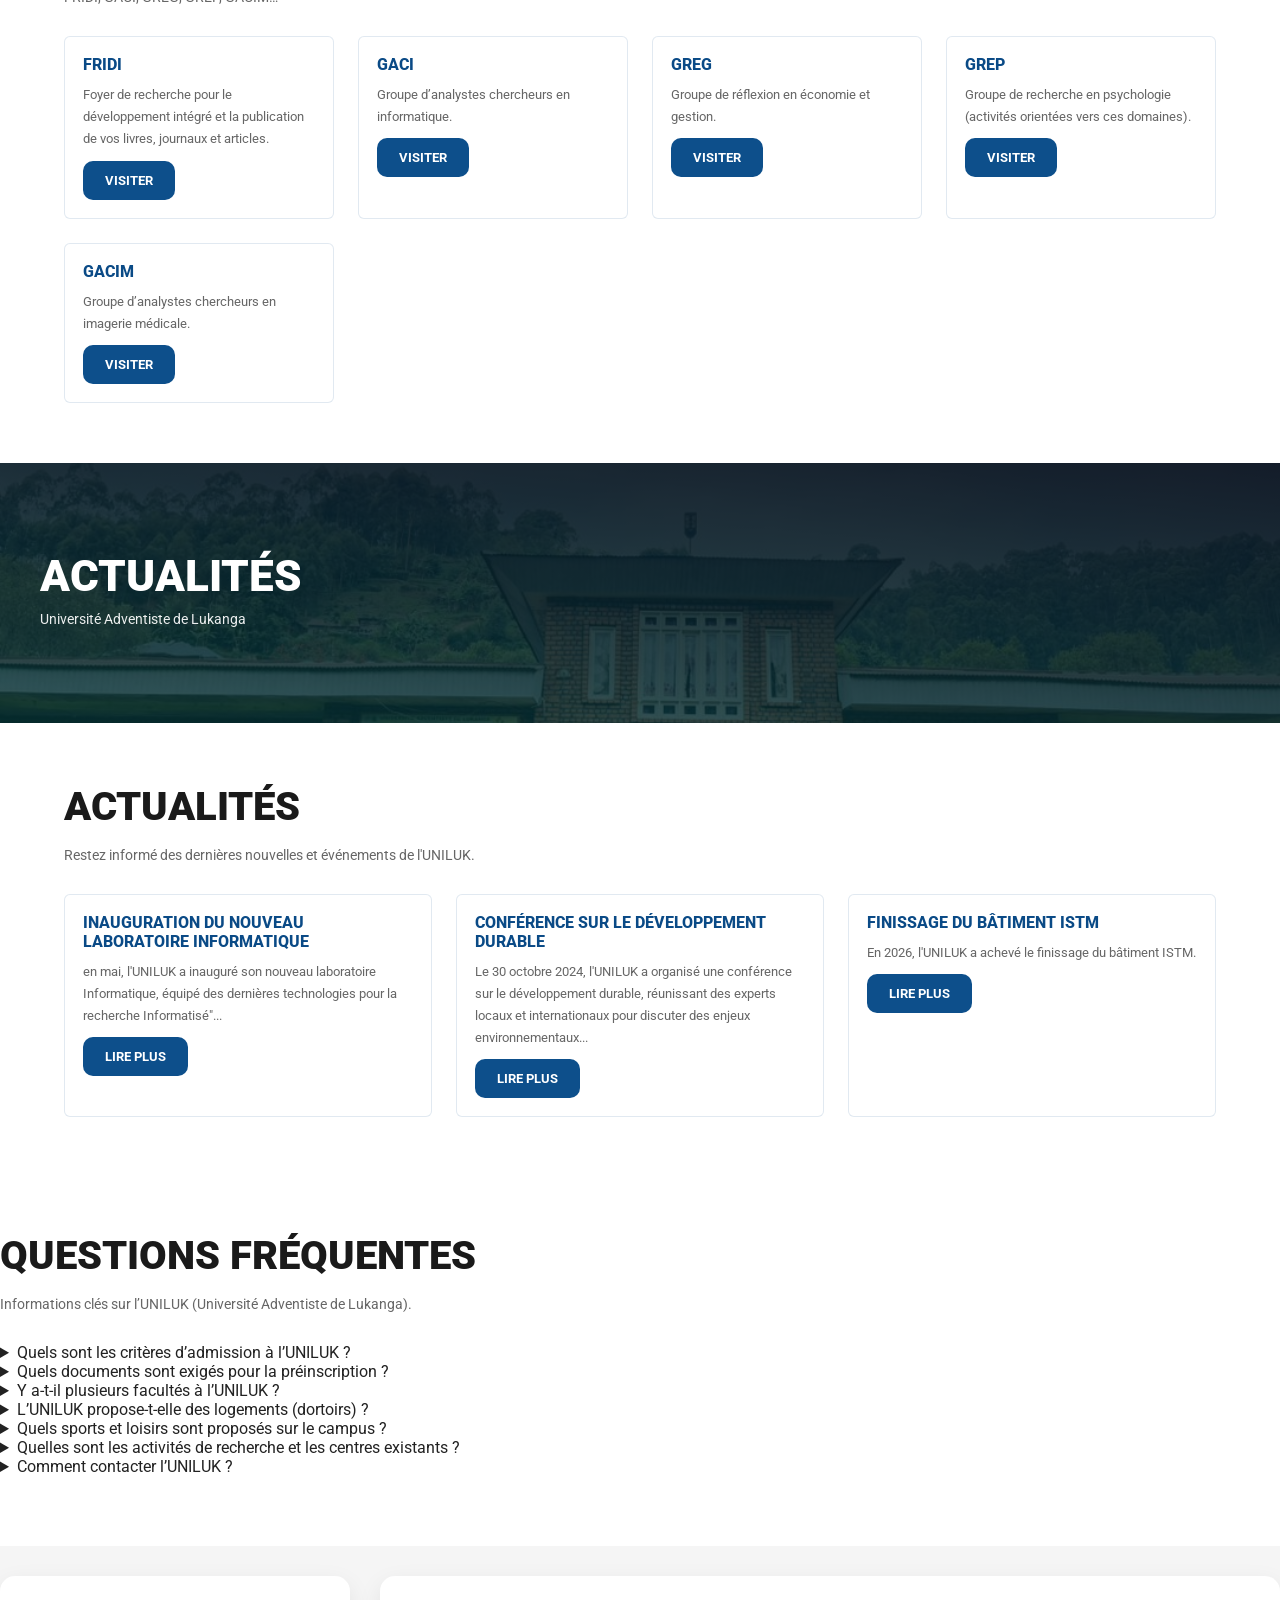
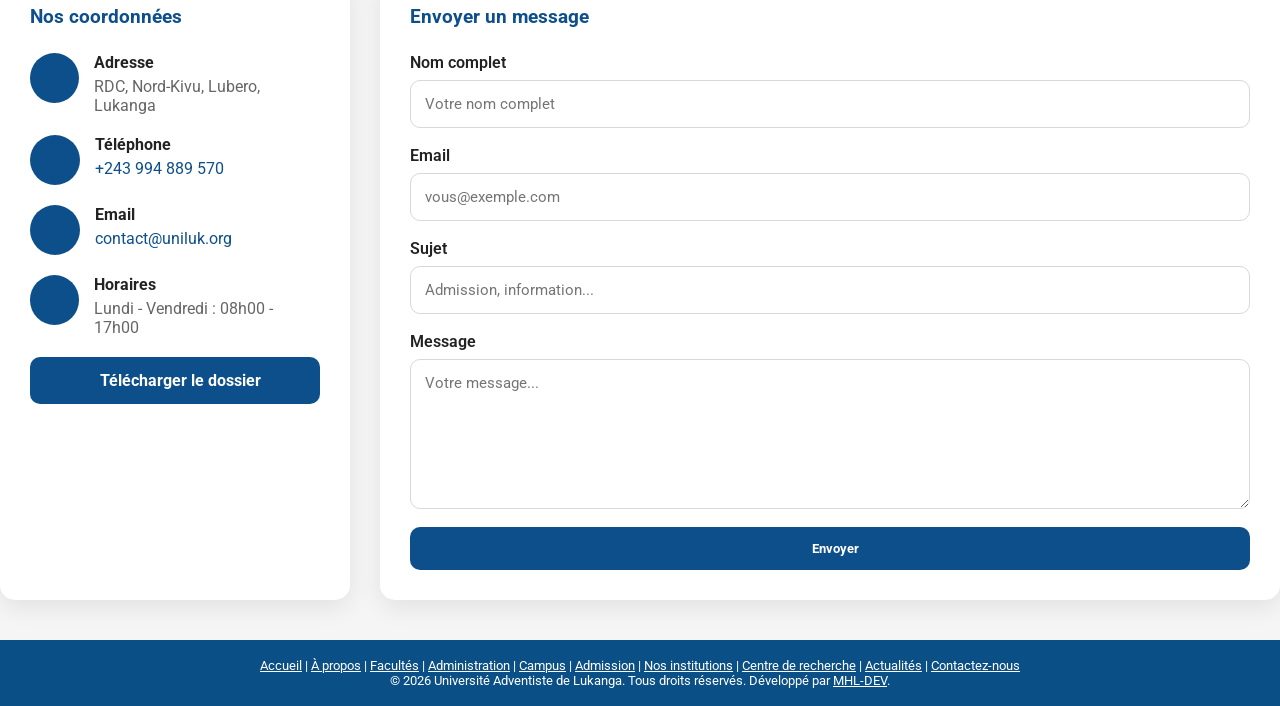
==== commit 583135be: "mis ajour" ====
--- a/index.html
+++ b/index.html
@@ -266,7 +266,11 @@
       display: block;
       margin-bottom: 12px;
     }
-
+    .faq-section{
+      background: #fff;
+      padding: 55px 0 70px;
+      
+    }
     .card h3 {
       font-size: 18px;
       color: #333;
@@ -483,9 +487,7 @@
       .menu-toggle {
         display: block;
       }
-      #contact{
-        display: none;
-      }
+      
       .contact{
         display:flex;
         flex-direction: column;
@@ -529,7 +531,7 @@
 
 
       .hero h1 {
-        font-size: 48px;
+        font-size: 38px;
       }
 
       .feature-bar,
@@ -850,16 +852,7 @@
         <i class="fa-solid fa-briefcase"></i>
         <a href="#about">en savoir plus</a>
       </div>
-      <div class="feature">
-        <i class="fa-solid fa-bus"></i>
-        <div>
-          <h3>VOYAGE</h3>
-          <p>Uniluk possède un bus pour les transport commun butembo lukanga ,lukanga butembo</p>
-          <span>
-            Horaire mercredi 7H00 départ - 14H30 retour au bercail Lukanga
-          </span>
-        </div>
-      </div>
+      
       <div class="feature">
         <i class="fa-solid fa-user"></i>
         <div>
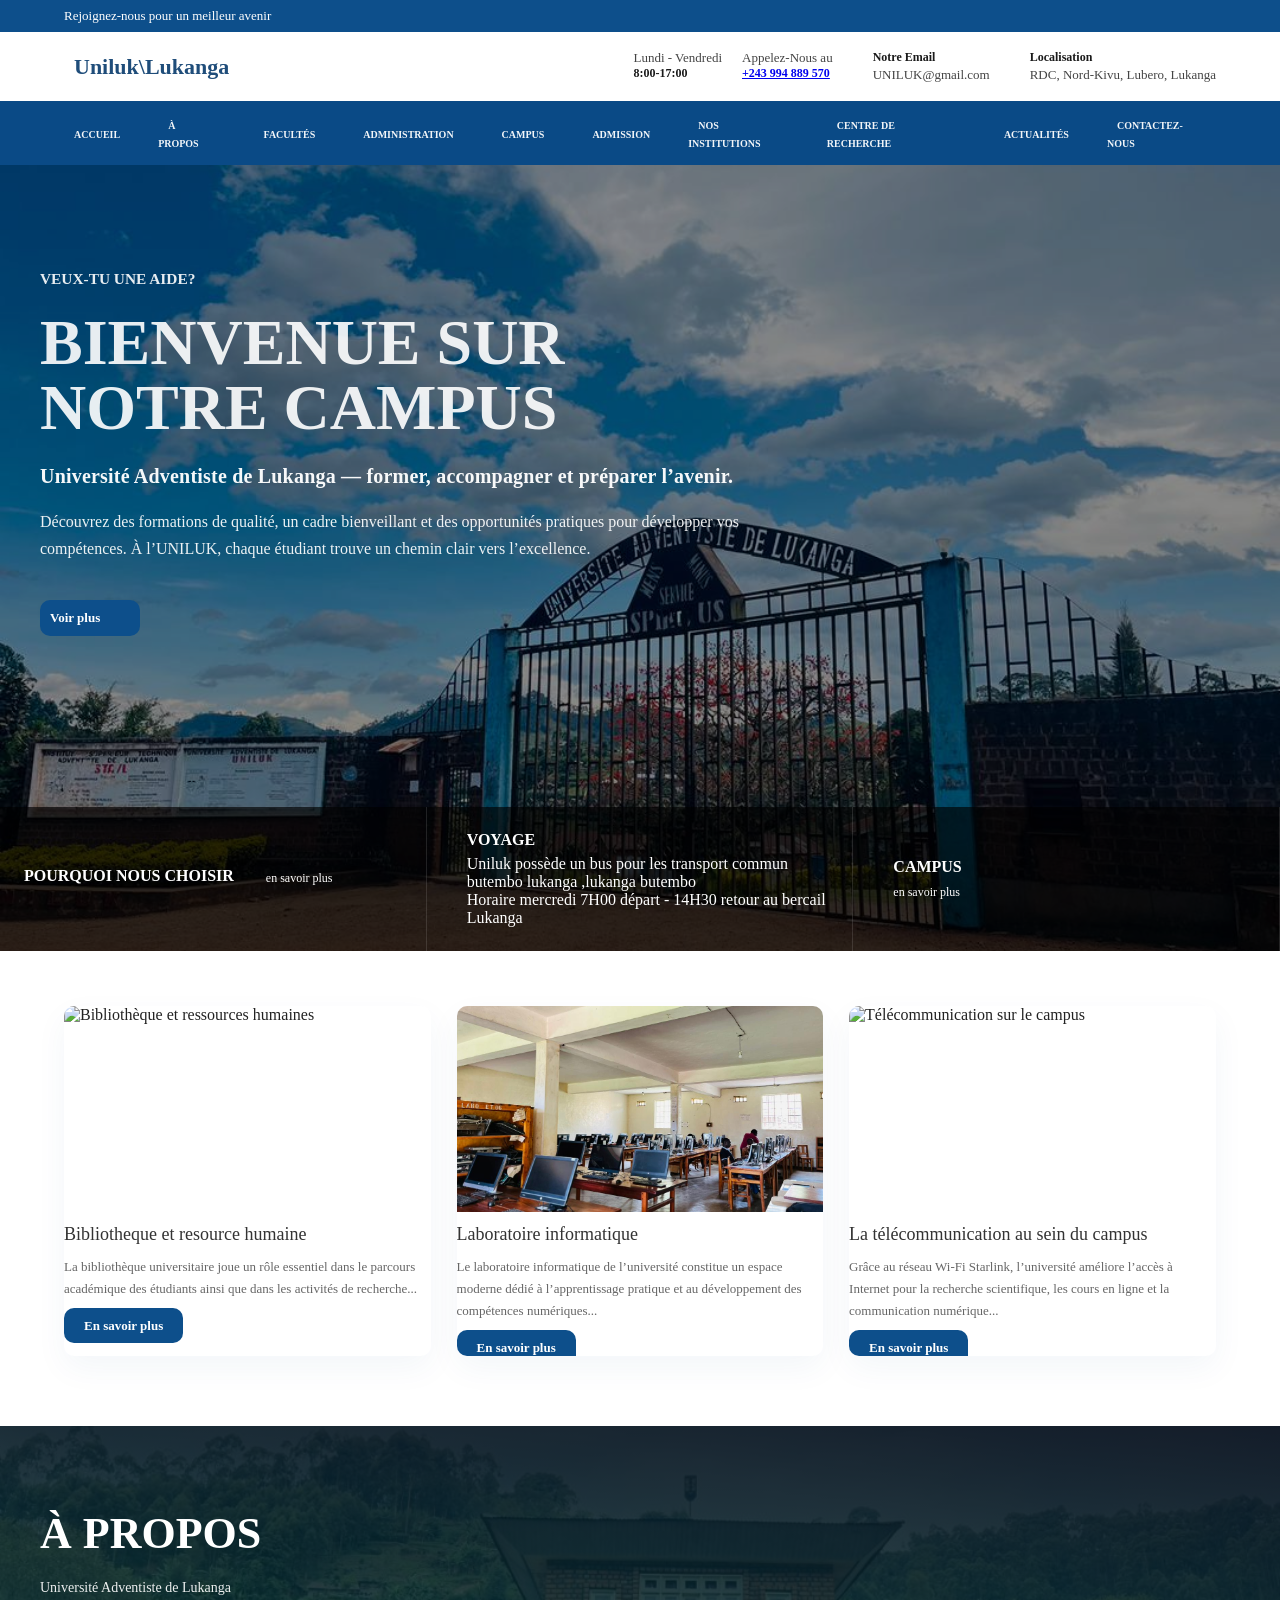
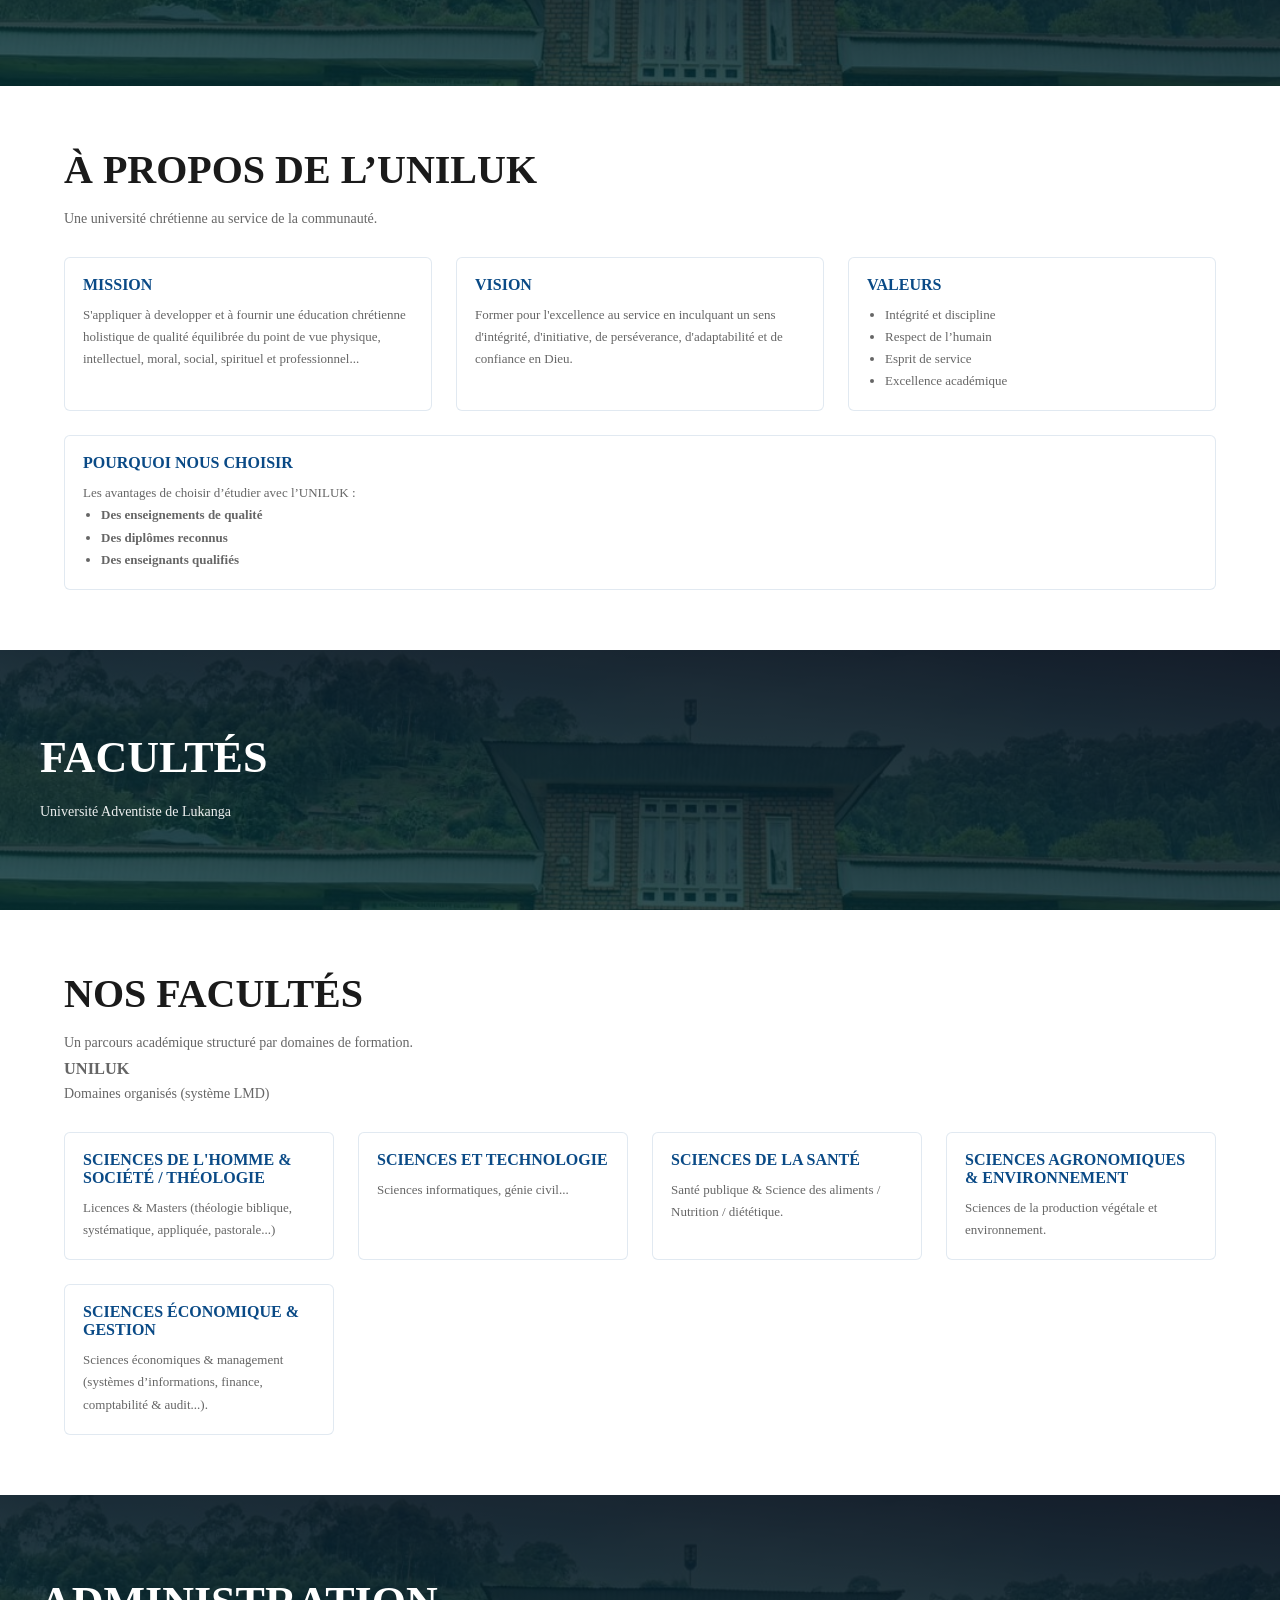
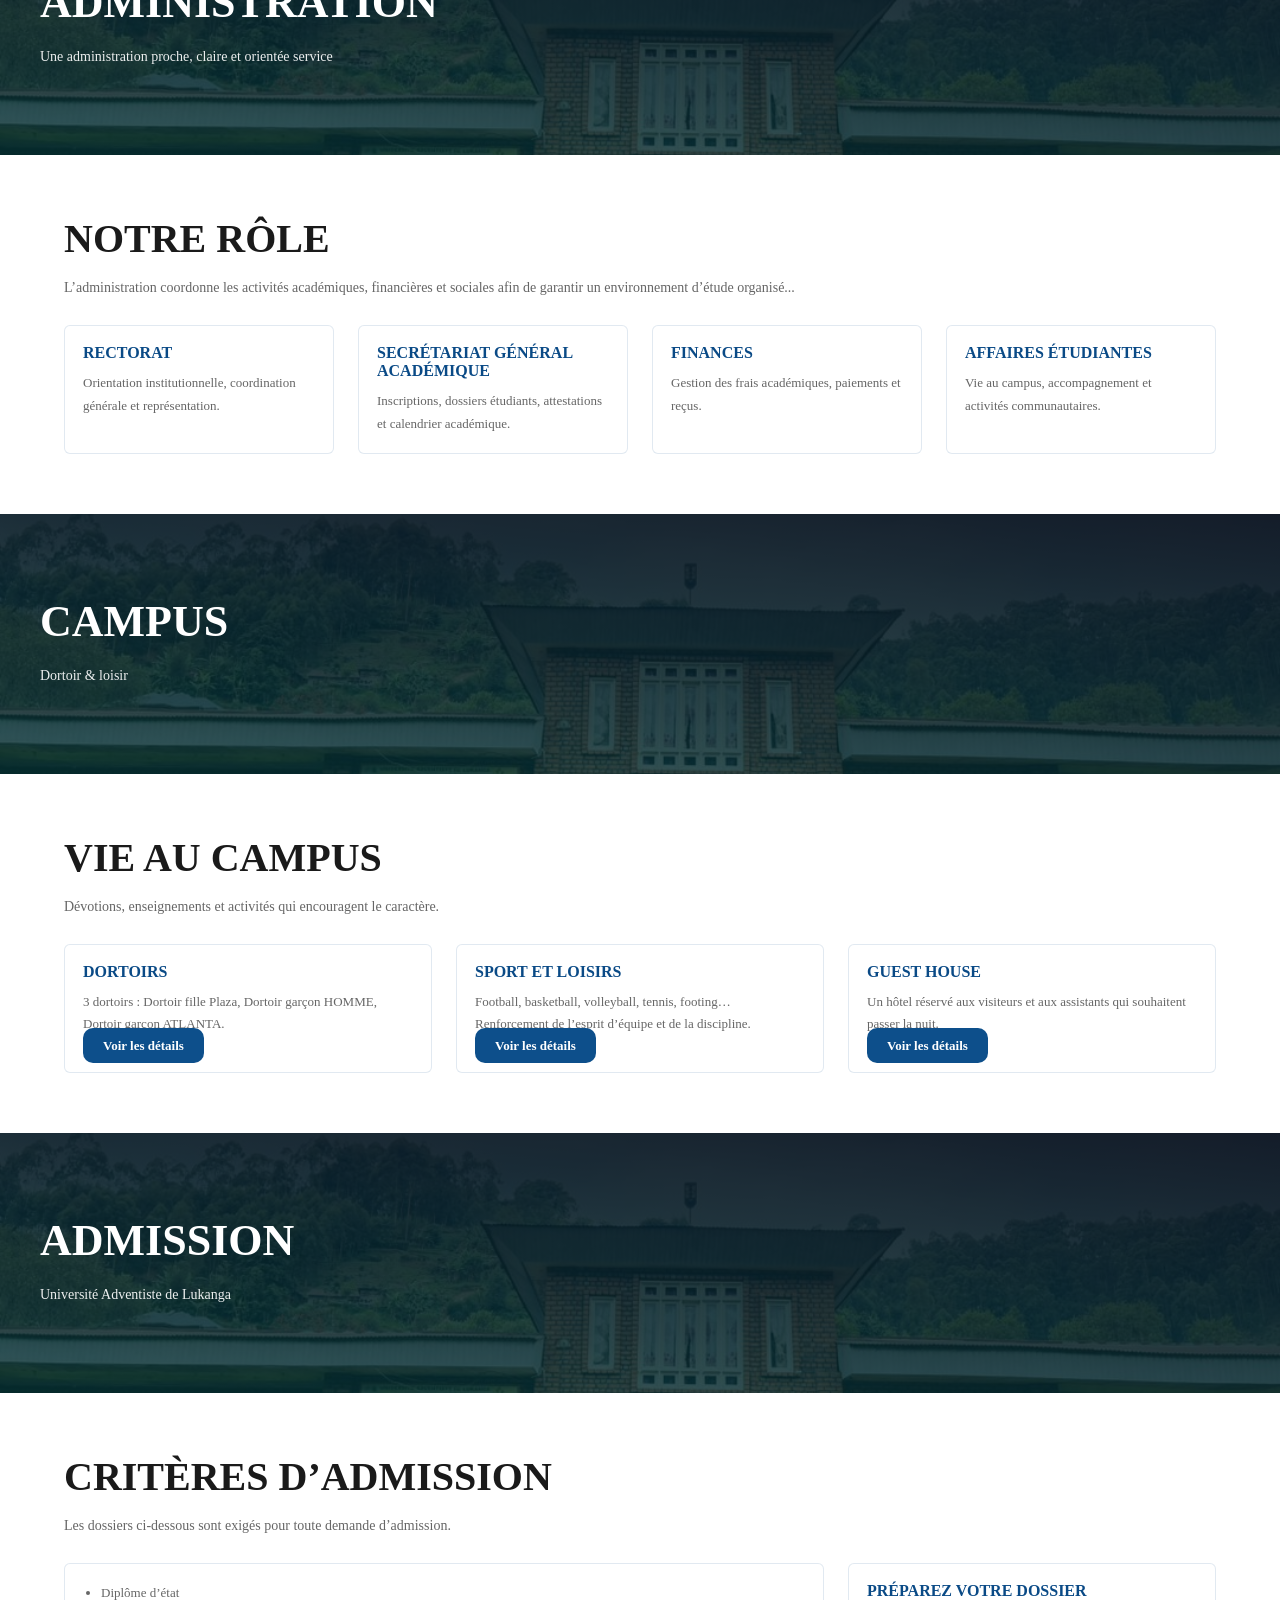
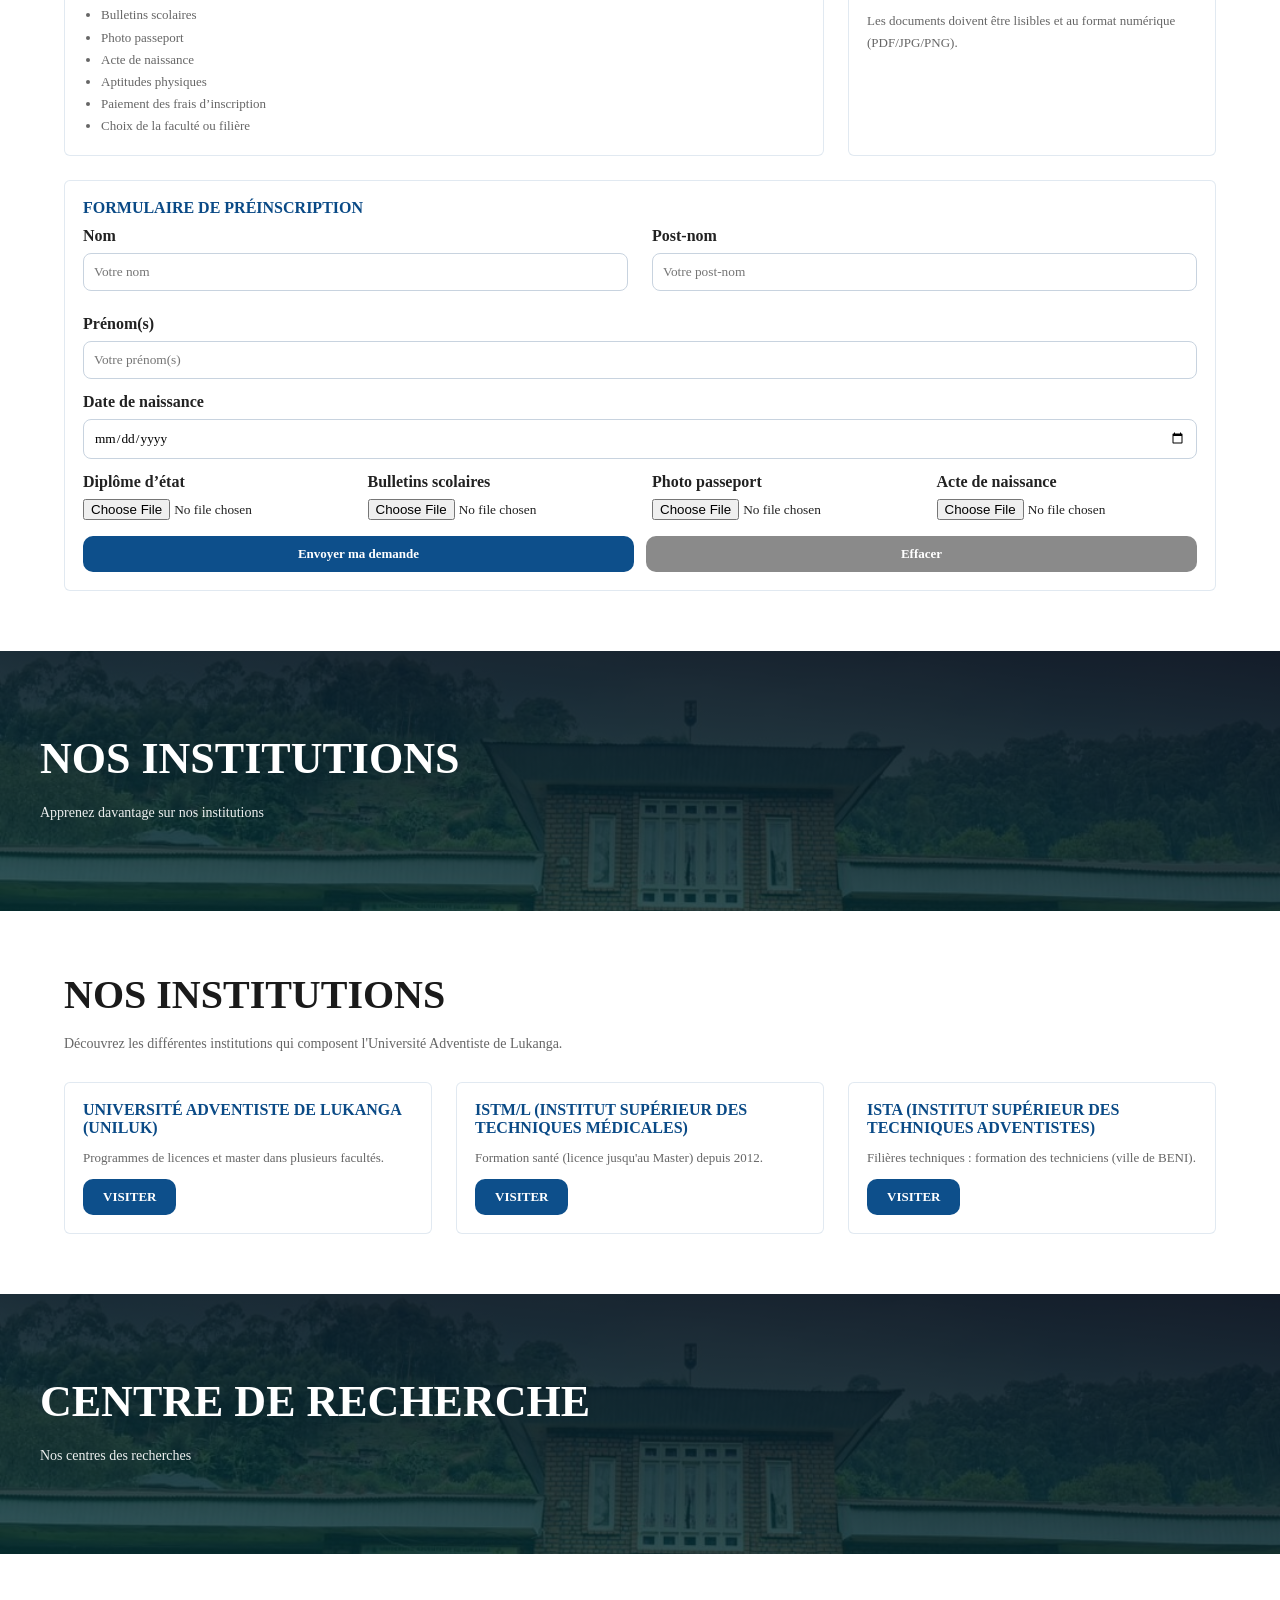
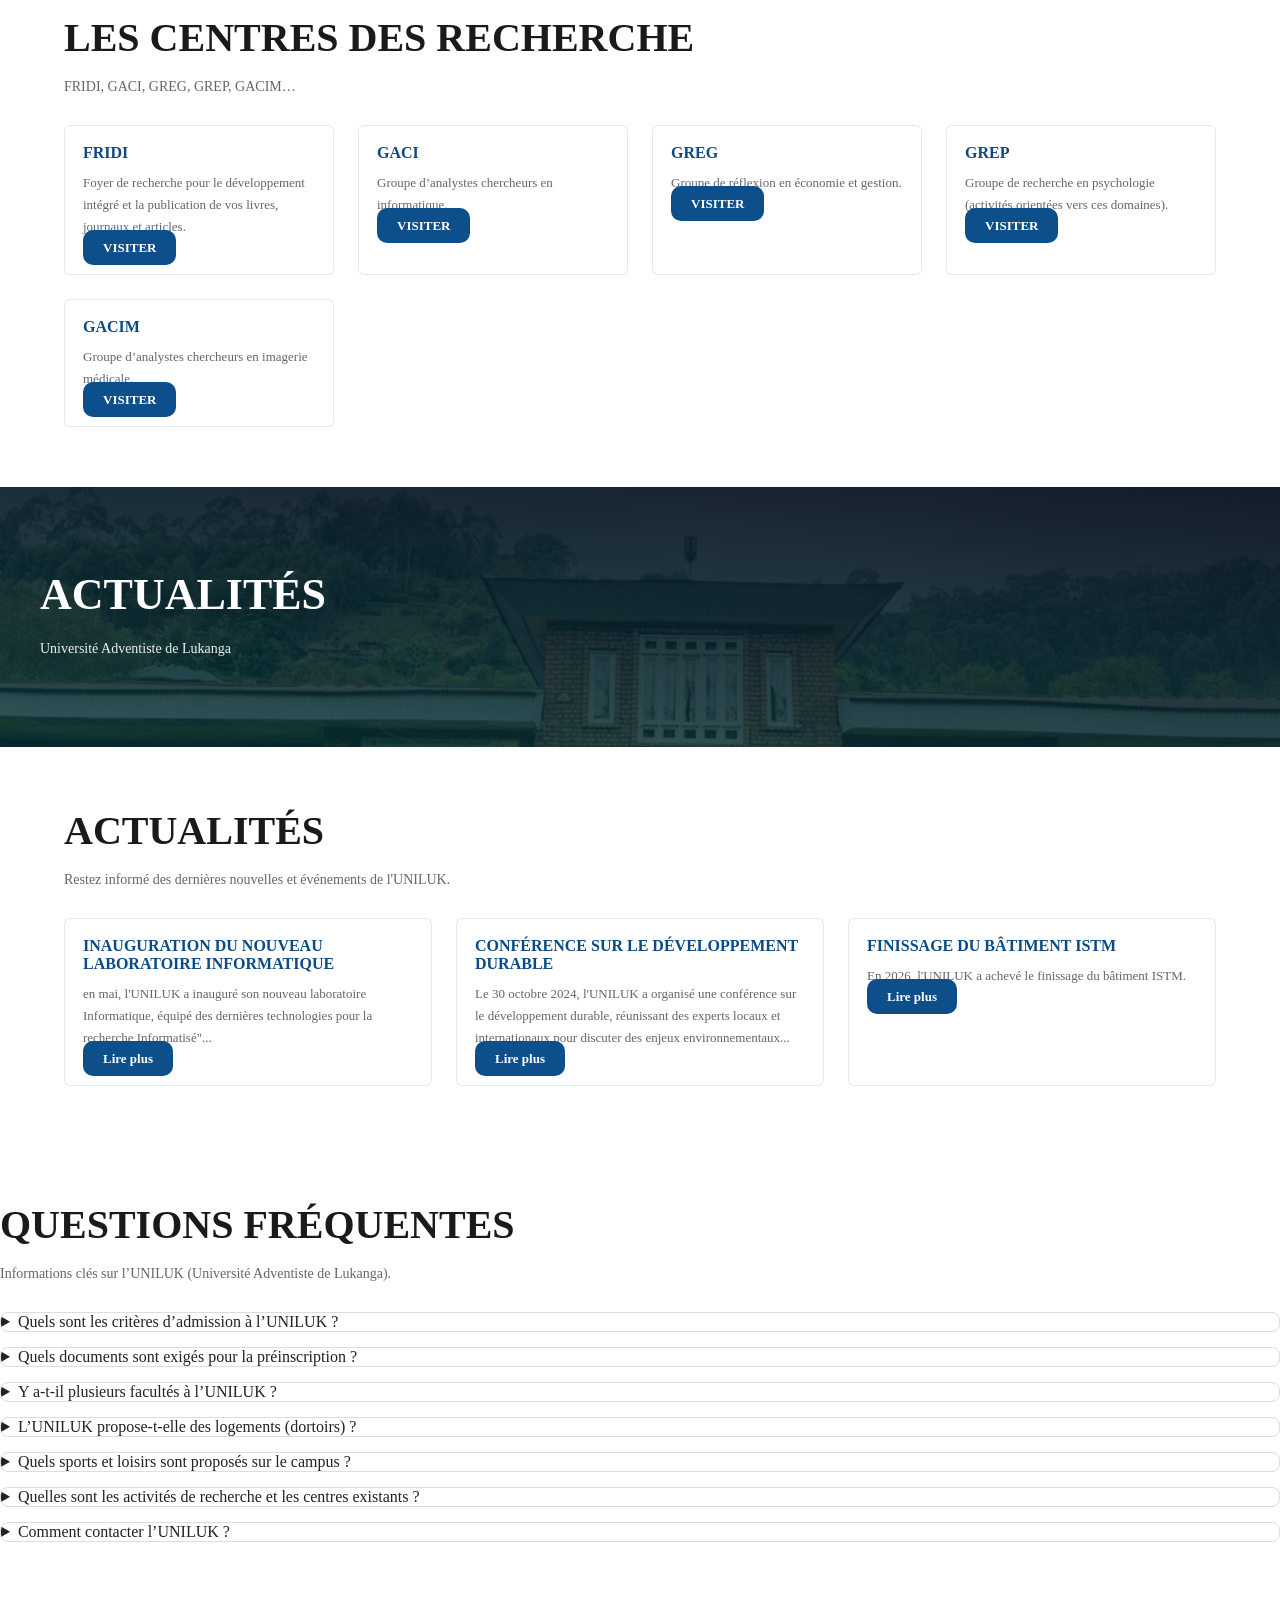
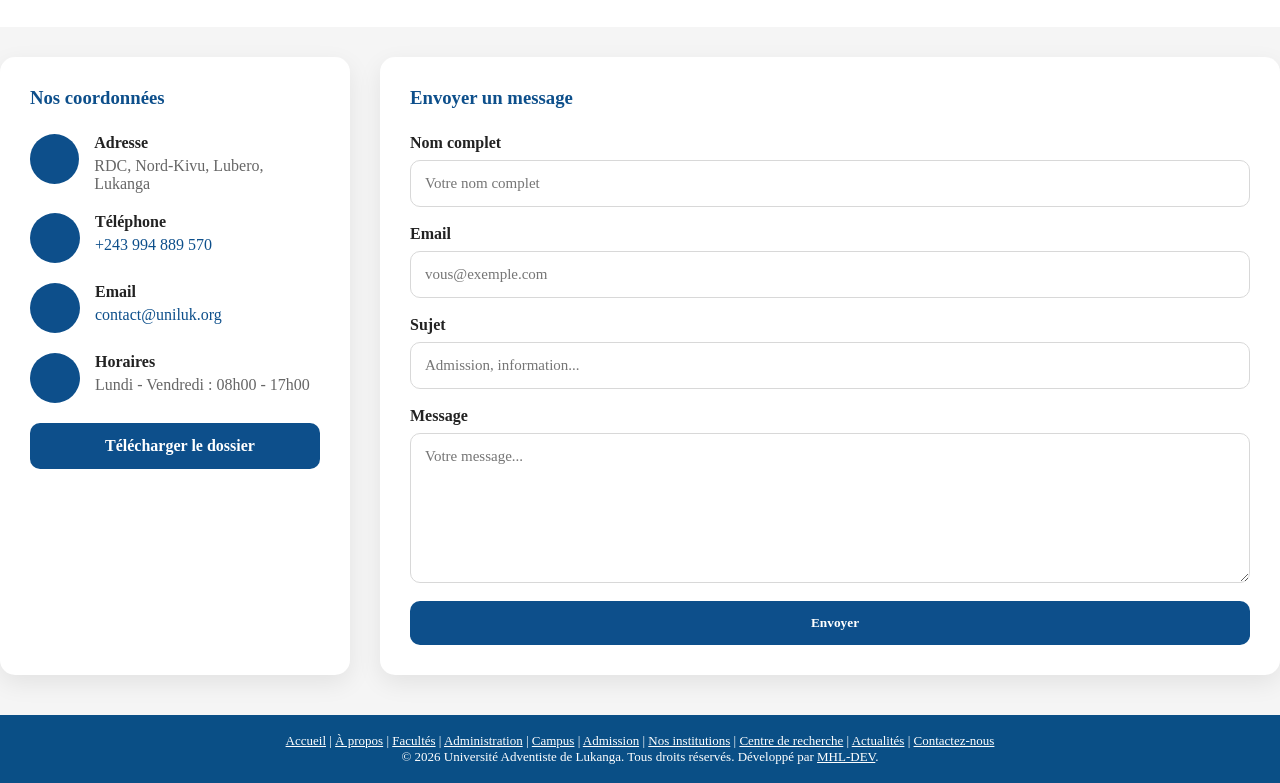
==== commit 33e9ebbc: "i" ====
--- a/index.html
+++ b/index.html
@@ -16,7 +16,7 @@
       margin: 0;
       padding: 0;
       box-sizing: border-box;
-      font-family: 'Roboto', sans-serif;
+      font-family: 'Poppins';
     }
 
     body {
@@ -24,6 +24,7 @@
       color: #222;
     }
 
+    
     .topbar {
       background: #0d4f8b;
       color: #fff;
@@ -124,8 +125,8 @@
     .nav a {
       color: #fff;
       text-decoration: none;
-      font-size: 10.5px;
-      font-weight: 700;
+      font-size: 10px;
+      font-weight: 650;
       text-transform: uppercase;
       transition: color 140ms ease, background-color 140ms ease, transform 140ms ease, opacity 140ms ease;
       border-radius: 10px;
@@ -167,8 +168,13 @@
       width: min(1200px, 95vw);
       max-width: 100%;
       margin-inline: auto;
-      padding-block: clamp(60px, 10vw, 90px);
-    }
+      padding-block: clamp(70px, 11vw, 105px);
+      display: flex;
+      flex-direction: column;
+      justify-content: center;
+      gap: 10px;
+    }
+
 
     .hero small {
       display: block;
@@ -180,29 +186,58 @@
     .hero h1 {
       font-size: clamp(38px, 5vw, 72px);
       line-height: 1.02;
-      font-weight: 900;
+      font-weight: 850;
       max-width: min(700px, 100%);
       text-transform: uppercase;
-      margin-bottom: 24px;
-    }
+      margin-bottom: 14px;
+    }
+
+    .hero-subtitle {
+      font-size: clamp(15px, 1.6vw, 20px);
+      font-weight: 800;
+      letter-spacing: 0.2px;
+      margin-bottom: 10px;
+      color: rgba(255, 255, 255, 0.96);
+      max-width: min(820px, 100%);
+    }
+
+    .hero-description {
+      font-size: clamp(13px, 1.25vw, 16px);
+      line-height: 1.7;
+      color: rgba(255, 255, 255, 0.92);
+      max-width: min(780px, 100%);
+      margin-bottom: 28px;
+    }
+
 
     .btn {
-      display: inline-block;
       background: #0d4f8b;
       color: #fff;
-      padding: 12px 22px;
+      padding: 10px 20px;
       text-decoration: none;
       font-size: 13px;
       font-weight: 700;
       border-radius: 10px;
-      text-transform: uppercase;
       border: none;
       cursor: pointer;
       
 
     }
-
-    .feature-bar {
+    .hero .btn_p{
+      background: #0d4f8b;
+      color: #fff;
+      width: 100px;
+       padding: 10px ;
+      text-decoration: none;
+      font-size: 13px;
+      font-weight: 700;
+      border-radius: 10px;
+      border: none;
+      cursor: pointer;
+      
+    }
+
+.feature-bar {
       position: absolute;
       bottom: 0;
       left: 0;
@@ -210,17 +245,39 @@
       z-index: 2;
       display: grid;
       grid-template-columns: repeat(3, 1fr);
-    }
+
+      
+      pointer-events: auto;
+    }
+
+
+.hero {
+      padding-bottom: 210px;
+      align-items: flex-start;
+    }
+
+.hero-content {
+      padding-block: clamp(70px, 11vw, 105px);
+     
+      margin-top: 0;
+    }
+.hero .btn_p {
+      position: relative;
+      z-index: 3;
+    }
+
+  
+  
 
     .feature {
       background: rgba(0,0,0,0.65);
       color: #fff;
-      padding: 28px 24px;
+      padding: 24px 24px;
       border-right: 1px solid rgba(255,255,255,0.12);
       display: flex;
       align-items: center;
       gap: 16px;
-      min-height: 95px;
+      min-height: 60px;
     }
 
     .feature i {
@@ -269,7 +326,21 @@
     .faq-section{
       background: #fff;
       padding: 55px 0 70px;
-      
+    }
+    .faq-item{
+      border: 1px solid #ddd;
+      margin-bottom: 15px;
+      border-radius: 8px;
+      overflow: hidden;
+    }
+    .faq-quesstion{
+      padding: 18px;
+      cursor: pointer;
+      font-weight: 700;
+    }
+    .faq-answet{
+      padding: 18px;
+      border-top: 1px solid #eee;
     }
     .card h3 {
       font-size: 18px;
@@ -286,10 +357,6 @@
       margin-bottom: 16px;
     }
 
-    .card .btn {
-      padding: 10px 18px;
-      font-size: 12px;
-    }
     .menu-toggle {
       display: none;
       position: fixed;
@@ -302,6 +369,7 @@
       border-radius: 4px;
       cursor: pointer;
       user-select: none;
+      border: none;
     }
     footer{
       background:#0d4f8b;
@@ -467,16 +535,97 @@
     }
 
 
-    @media (max-width: 900px) {
+@media (max-width: 900px) {
       .header-content,
       .topbar-content {
         flex-direction: column;
         align-items: flex-start;
         gap: 12px;
       }
+
+      .hero {
+        min-height: 0;
+        overflow: hidden;
+
+       
+        padding-bottom: 0;
+      }
+
+.hero-content {
+        padding-block: 42px 28px;
+        display: flex;
+        flex-direction: column;
+        gap: 12px;
+        align-items: center;
+        text-align: center;
+
+        
+        margin-top: 0;
+      }
+
+
+      .hero-subtitle {
+        font-size: 14px;
+        margin-bottom: 8px;
+      }
+
+      .hero-description {
+        font-size: 13px;
+        margin-bottom: 18px;
+      }
+
+      .feature-bar {
+        display: none;
+      }
+      .hero .btn_p {
+        position: static;
+        z-index: auto;
+      }
+
+      .hero-description {
+        margin-bottom: 22px;
+      }
+
+
+      .feature {
+        padding: 12px 14px;
+        min-height: 62px;
+        gap: 10px;
+        border-right: none;
+        border-bottom: 1px solid rgba(255,255,255,0.12);
+      }
+
+
+      .feature i {
+        font-size: 20px;
+      }
+
+
+      .feature h3 {
+        font-size: 13px;
+        margin-bottom: 2px;
+        letter-spacing: 0.3px;
+      }
+
+
+      .feature a {
+        font-size: 11.5px;
+      }
+
+      .feature p {
+        display: none;
+      }
+
+      .feature span {
+        font-size: 11px;
+        opacity: 0.95;
+      }
+
+      
       
       
       .topbar {
+
         justify-content: space-between;
         position: sticky;
         top: 0;
@@ -530,9 +679,12 @@
       }
 
 
-      .hero h1 {
-        font-size: 38px;
-      }
+    .hero h1 {
+      font-size: 34px;
+      line-height: 1.05;
+      margin-bottom: 10px;
+    }
+
 
       .feature-bar,
       .cards {
@@ -800,7 +952,7 @@
         <div class="contact-item">
           <i class="fa-solid fa-envelope"></i>
           <div>
-            <strong>NOTRE EMAIL</strong>
+            <strong>Notre Email</strong>
             UNILUK@gmail.com
           </div>
         </div>
@@ -843,8 +995,12 @@
     <div class="hero-content">
       <small>VEUX-TU UNE AIDE?</small>
       <h1>BIENVENUE SUR NOTRE CAMPUS</h1>
-      <a href="#about" class="btn">Voir plus</a>
-    </div>
+      <p class="hero-subtitle">Université Adventiste de Lukanga — former, accompagner et préparer l’avenir.</p>
+      <p class="hero-description">Découvrez des formations de qualité, un cadre bienveillant et des opportunités pratiques pour développer vos compétences. À l’UNILUK, chaque étudiant trouve un chemin clair vers l’excellence.</p>
+      <a href="#about" class="btn_p" >Voir plus</a>
+    </div>
+
+
 
     <div class="feature-bar">
       <div class="feature">
@@ -852,7 +1008,16 @@
         <i class="fa-solid fa-briefcase"></i>
         <a href="#about">en savoir plus</a>
       </div>
-      
+      <div class="feature">
+        <i class="fa-solid fa-bus"></i>
+        <div>
+          <h3>VOYAGE</h3>
+          <p>Uniluk possède un bus pour les transport commun butembo lukanga ,lukanga butembo</p>
+          <span>
+            Horaire mercredi 7H00 départ - 14H30 retour au bercail Lukanga
+          </span>
+        </div>
+      </div>
       <div class="feature">
         <i class="fa-solid fa-user"></i>
         <div>
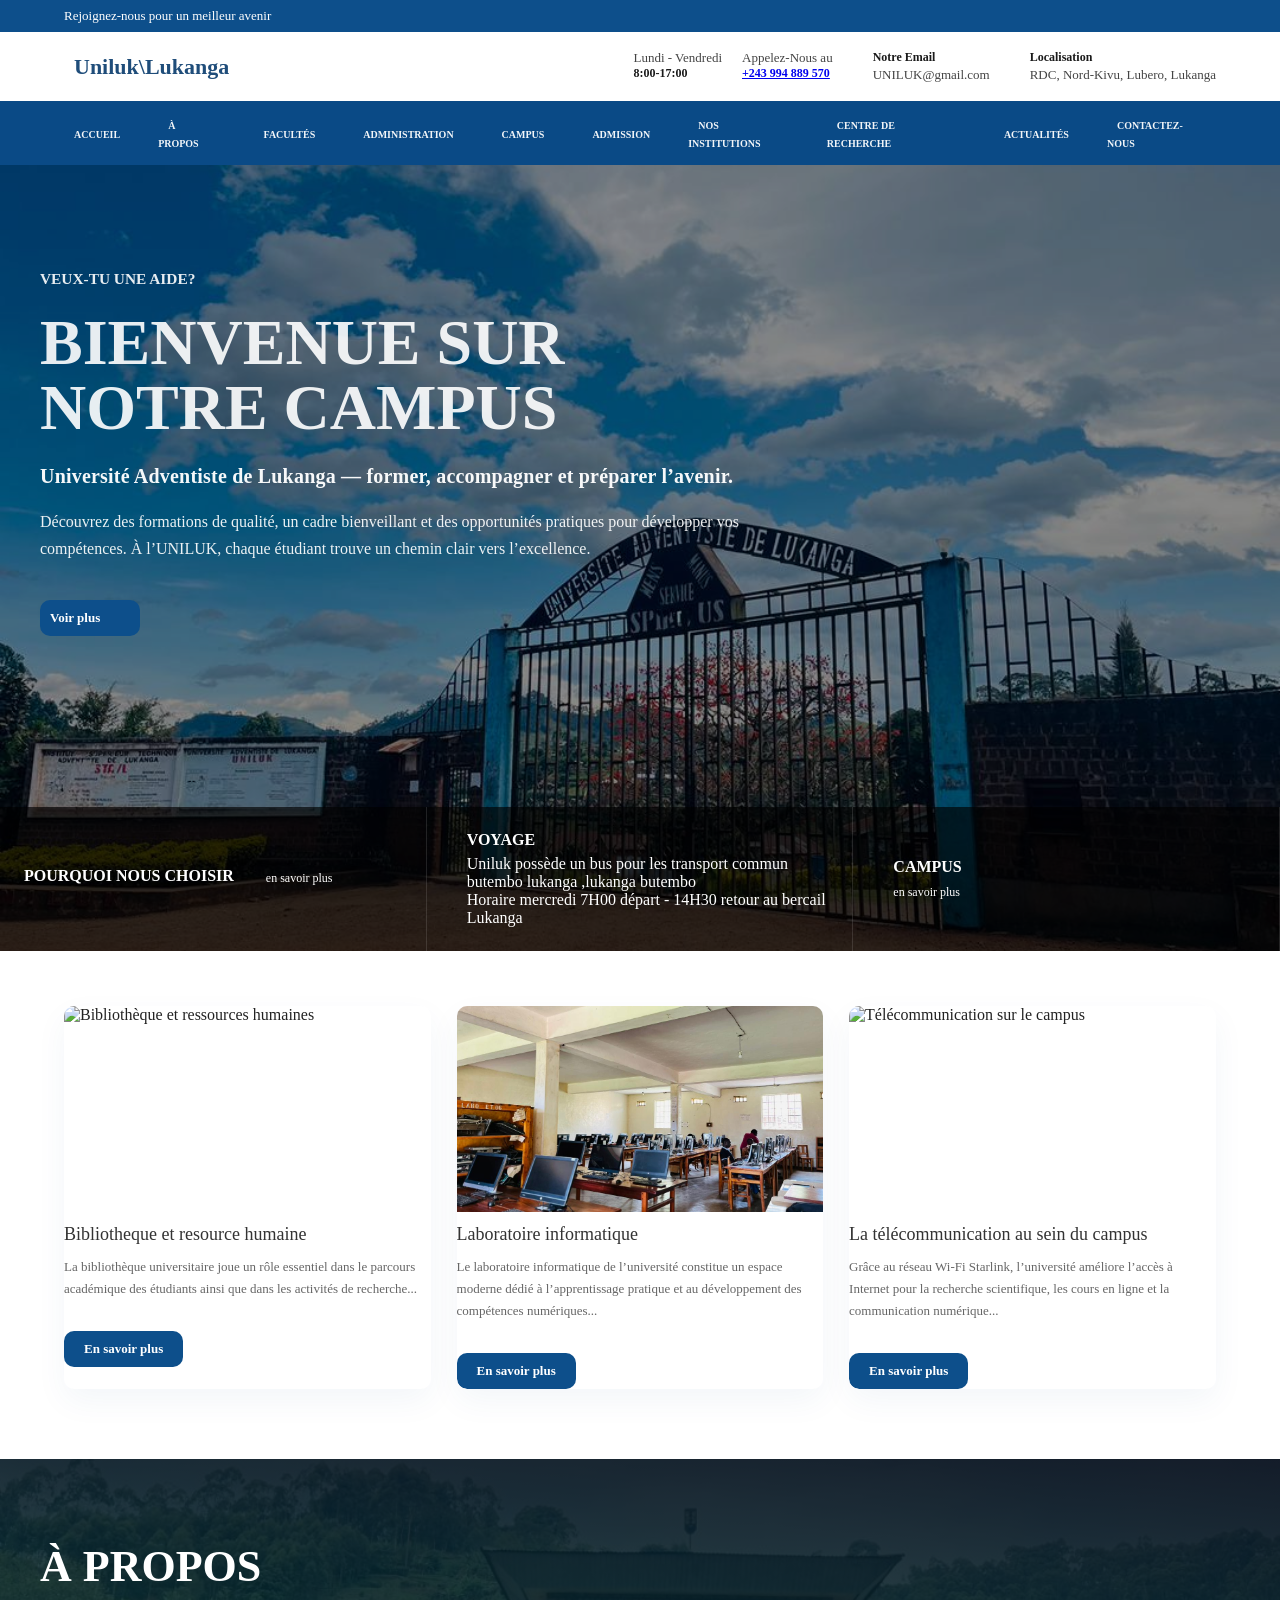
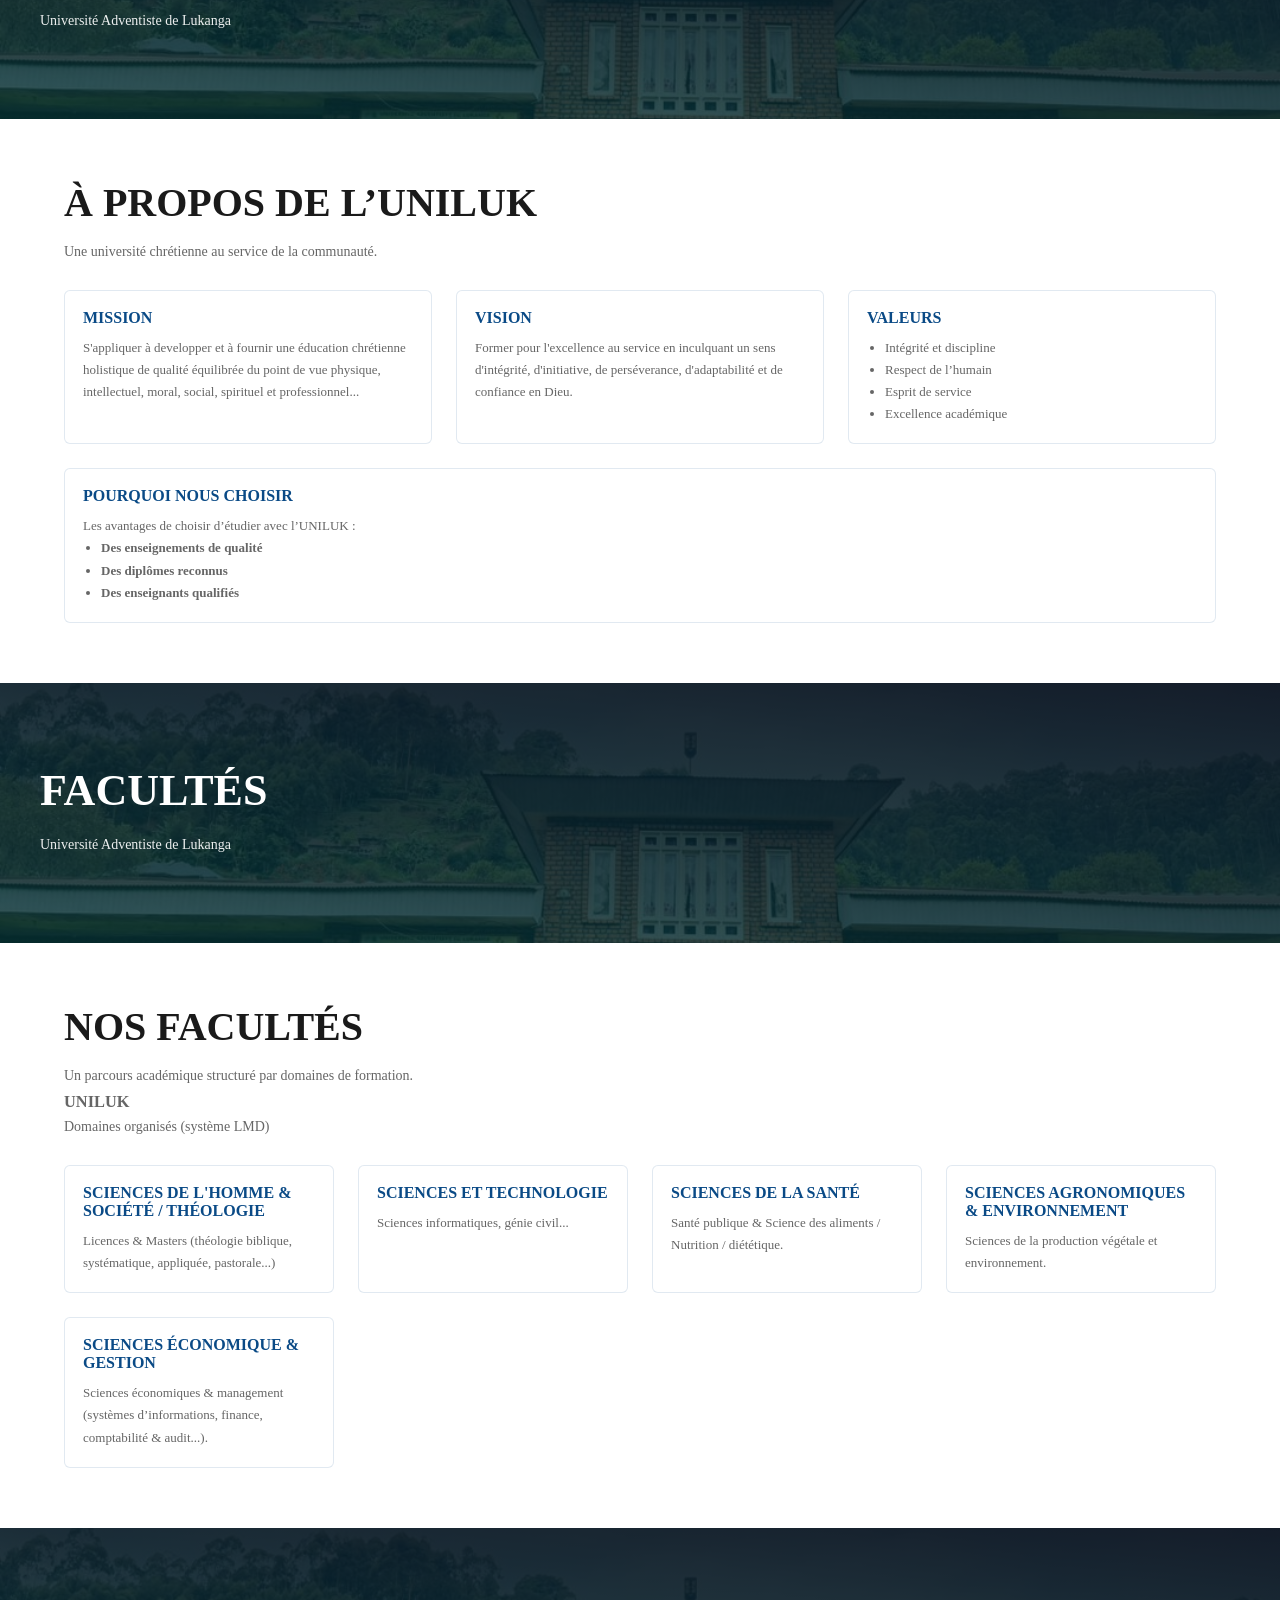
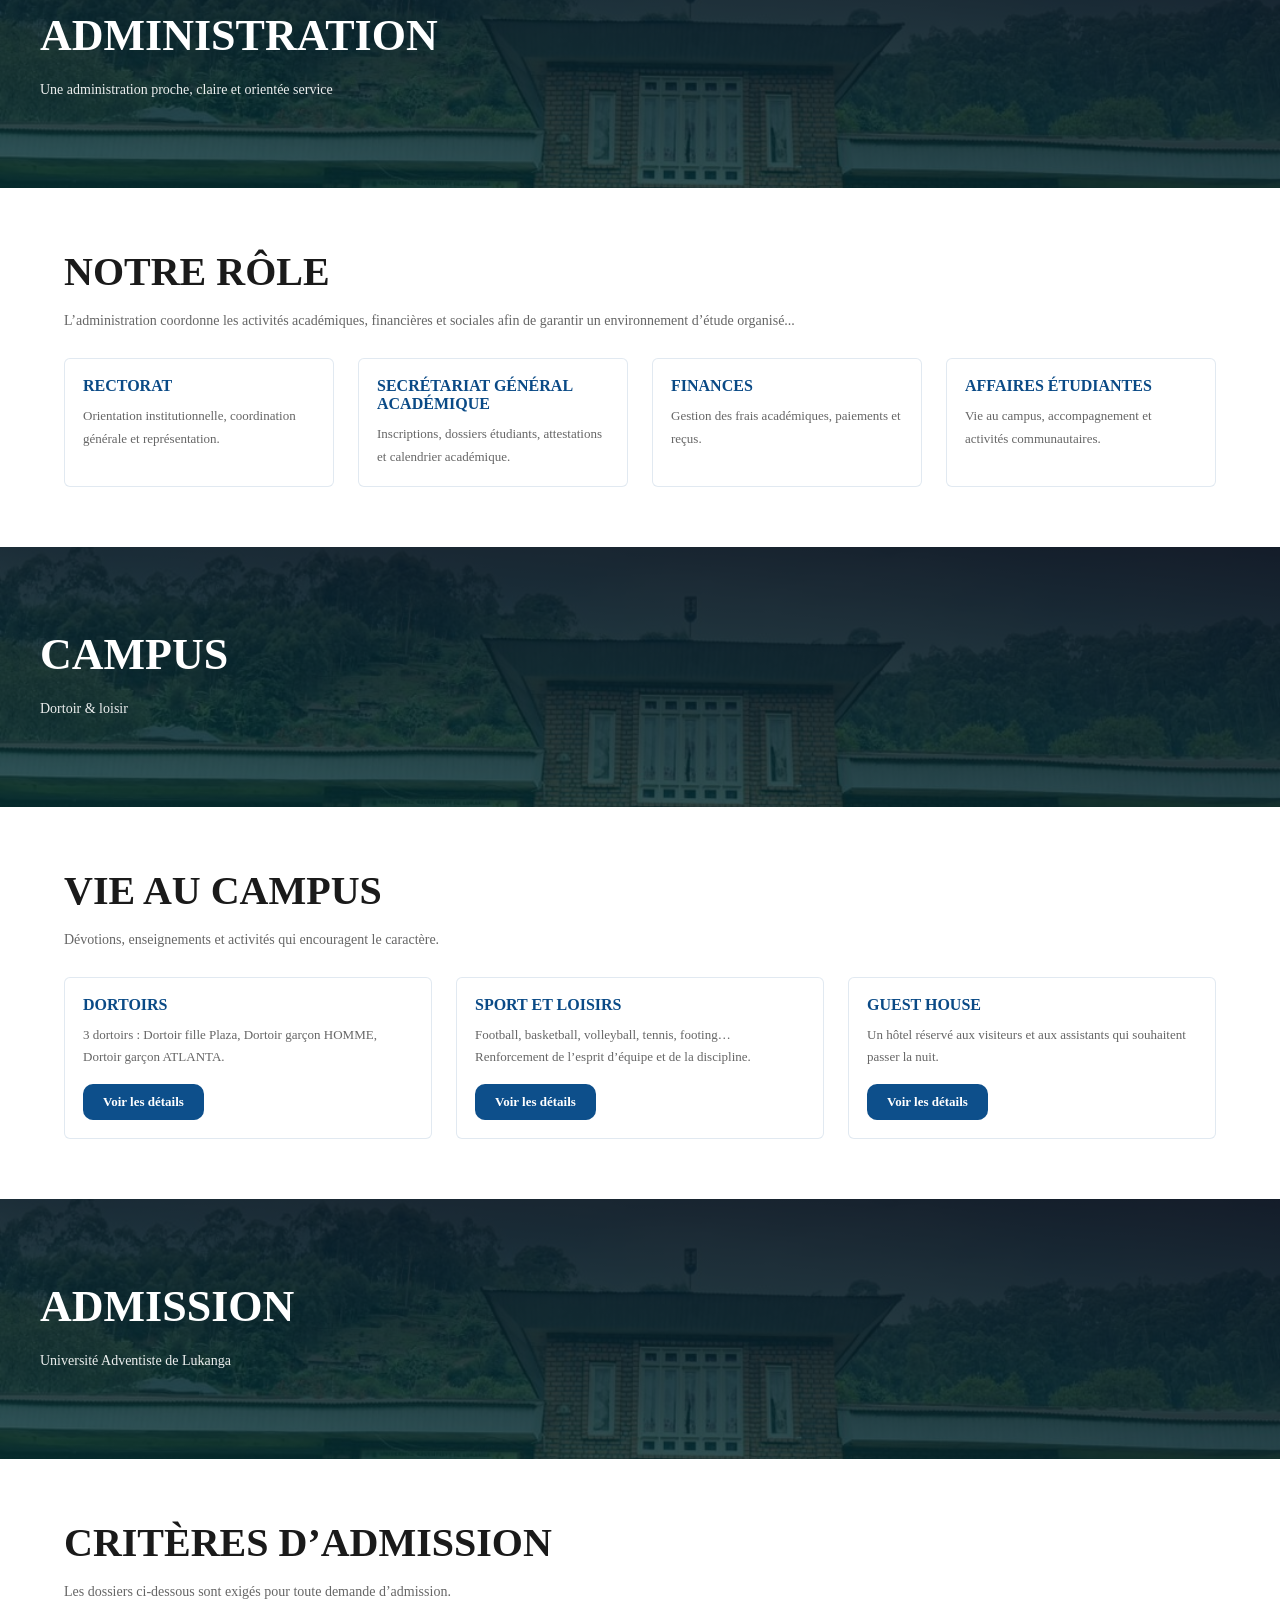
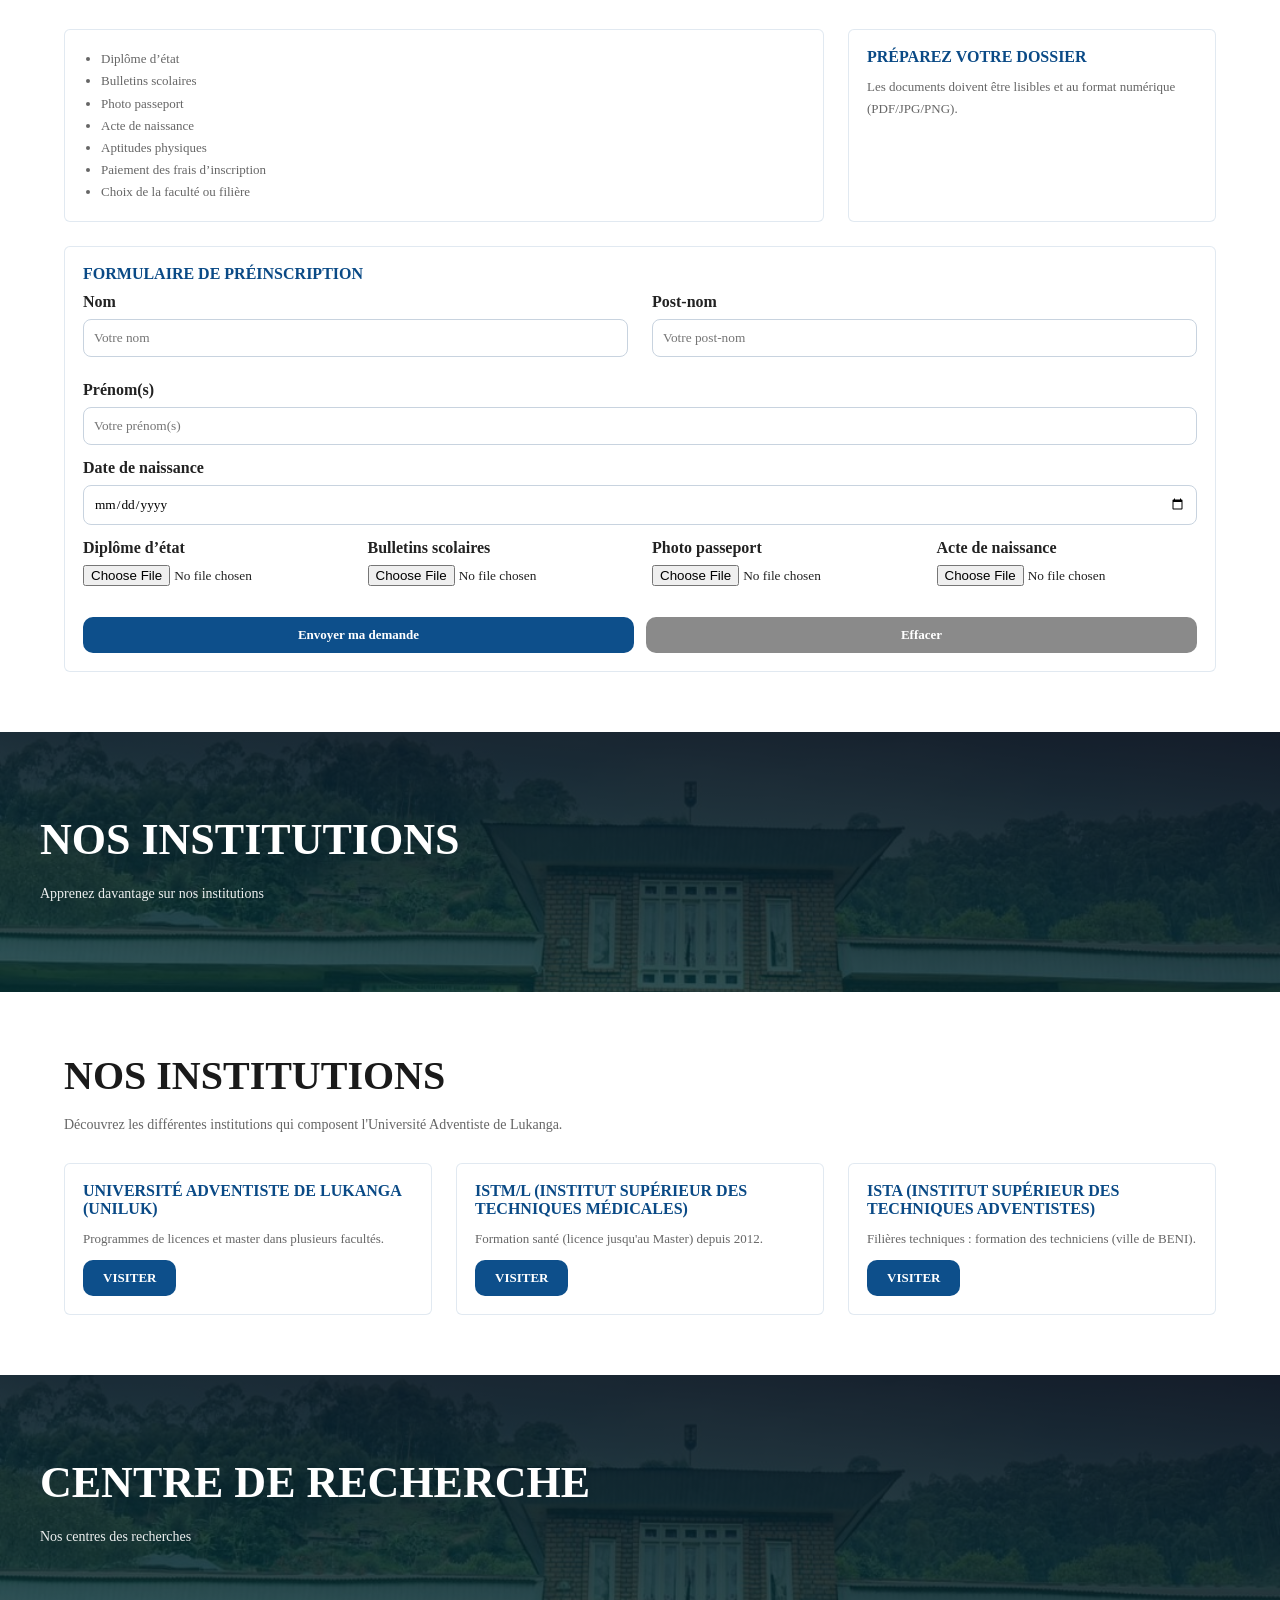
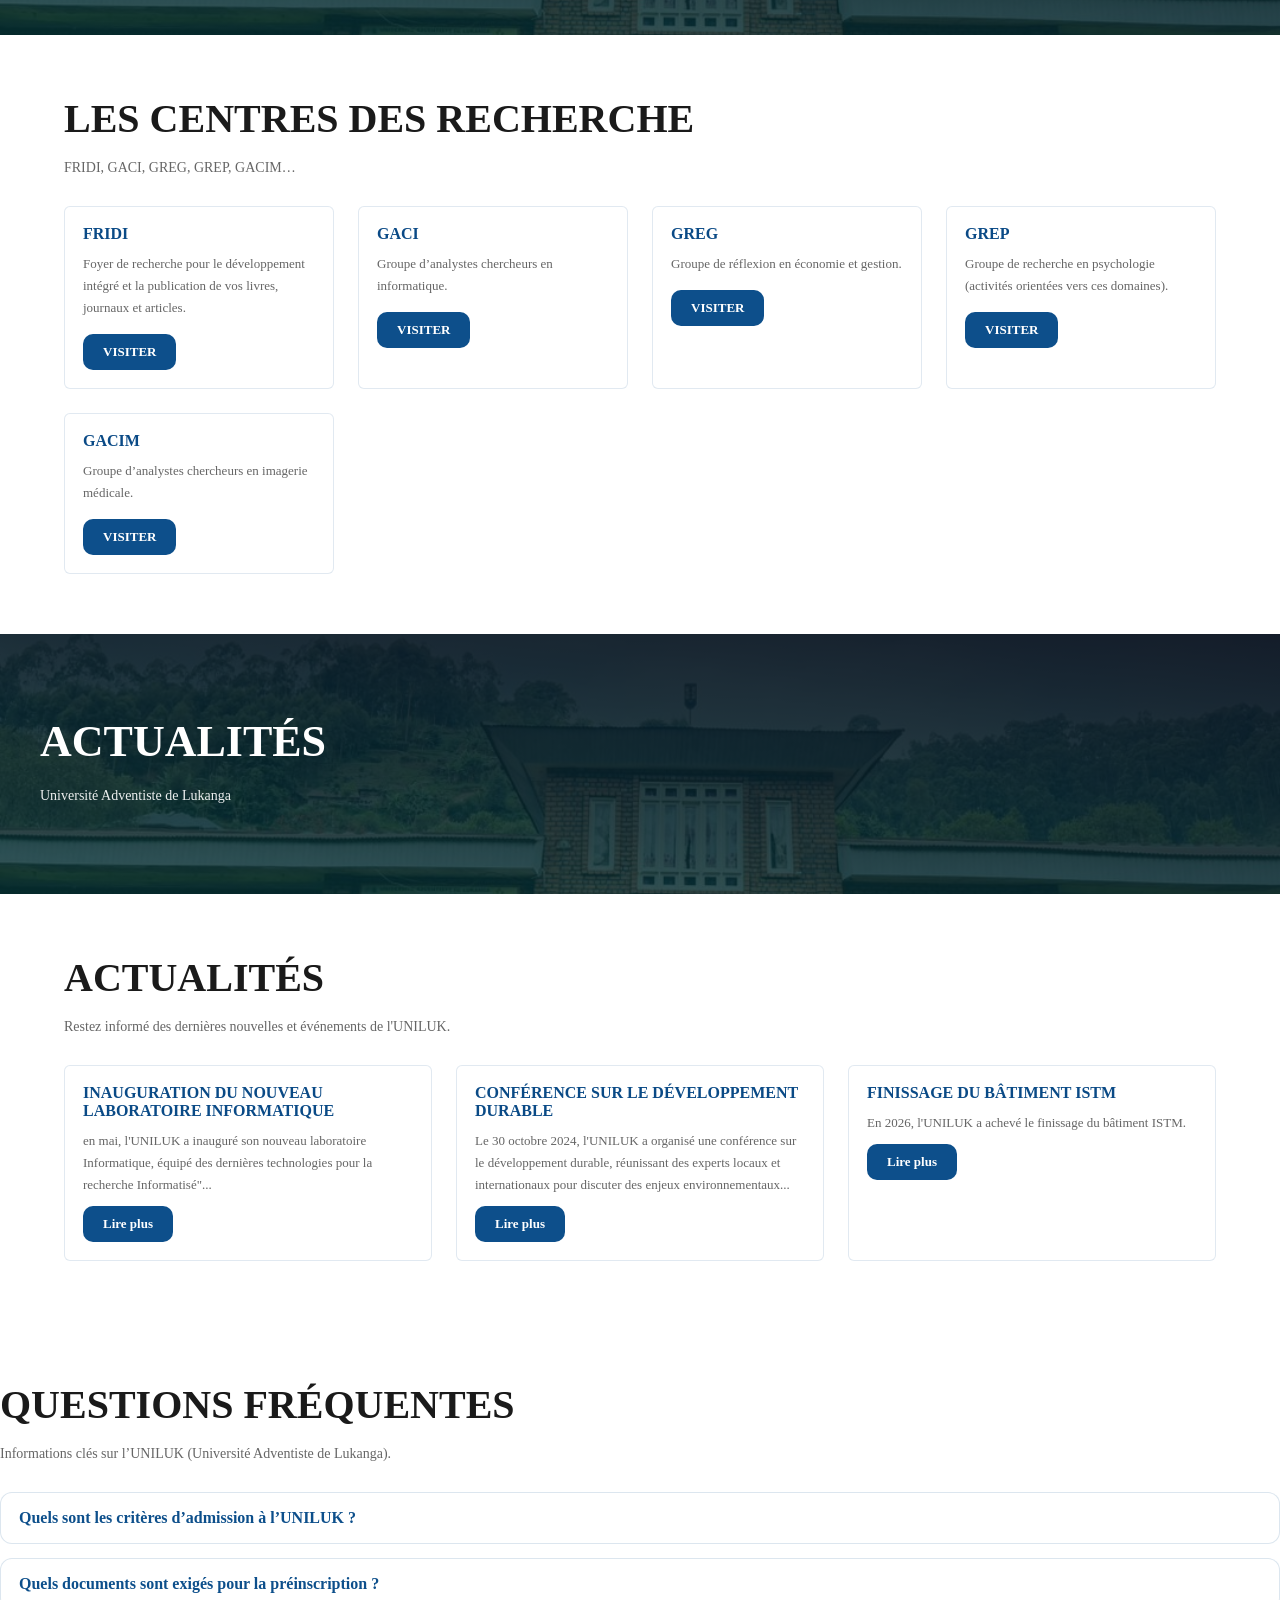
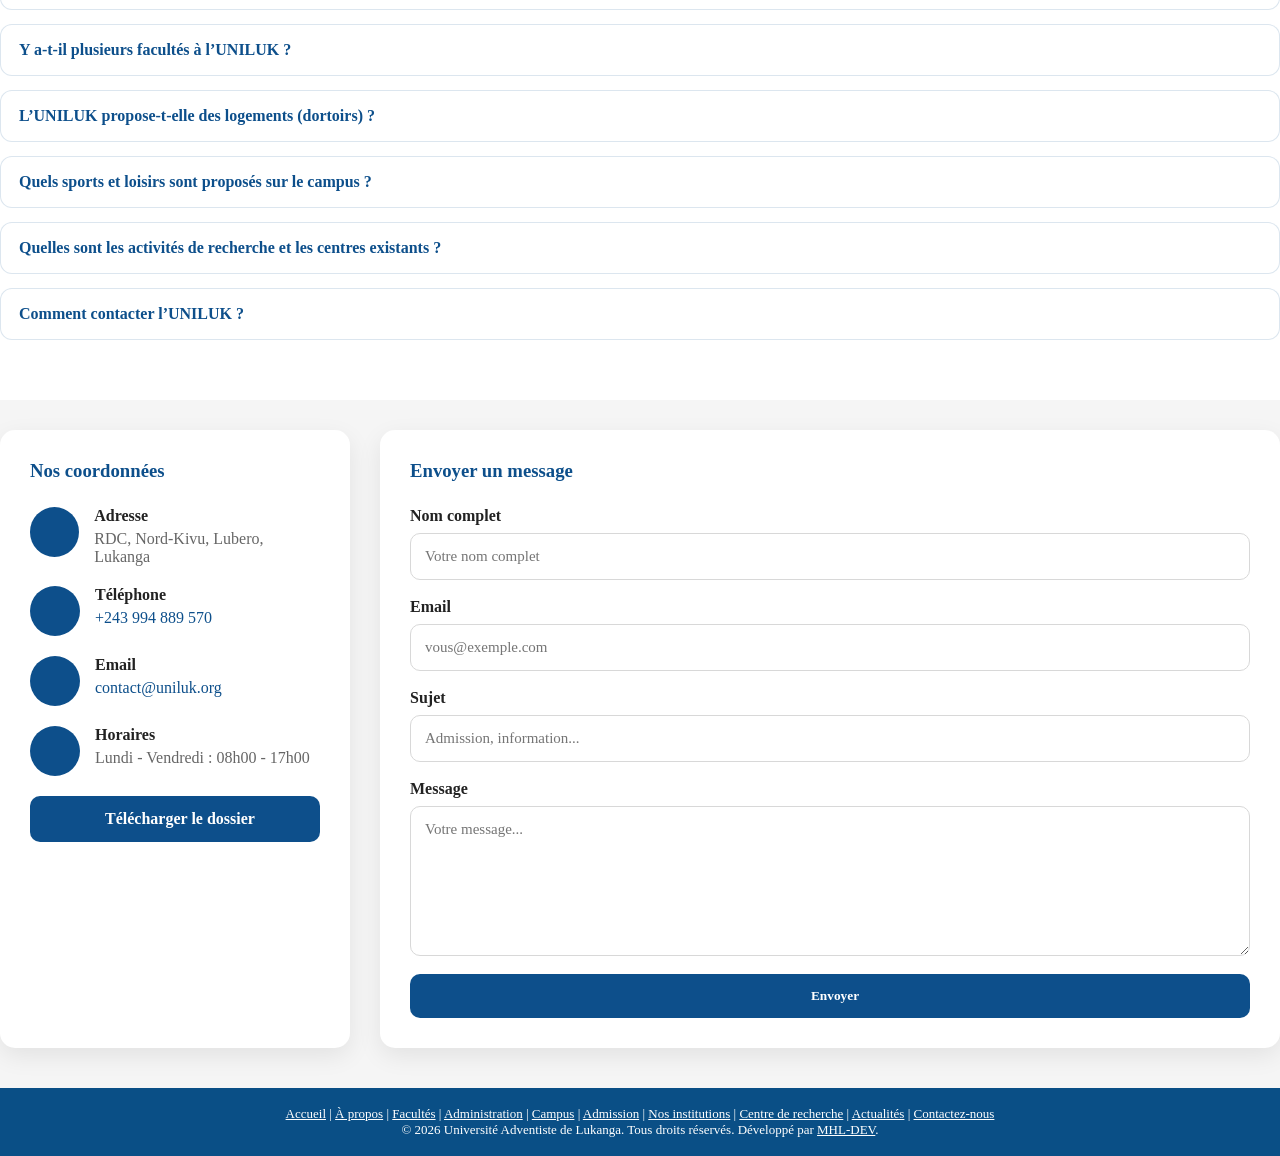
==== commit a2439cfc: "mis ajours" ====
--- a/index.html
+++ b/index.html
@@ -220,8 +220,8 @@
       border-radius: 10px;
       border: none;
       cursor: pointer;
-      
-
+      display: inline-block;
+      margin-top: 15px;
     }
     .hero .btn_p{
       background: #0d4f8b;
@@ -258,7 +258,7 @@
 
 .hero-content {
       padding-block: clamp(70px, 11vw, 105px);
-     
+        
       margin-top: 0;
     }
 .hero .btn_p {
@@ -323,25 +323,56 @@
       display: block;
       margin-bottom: 12px;
     }
-    .faq-section{
-      background: #fff;
-      padding: 55px 0 70px;
-    }
-    .faq-item{
-      border: 1px solid #ddd;
-      margin-bottom: 15px;
-      border-radius: 8px;
-      overflow: hidden;
-    }
-    .faq-quesstion{
-      padding: 18px;
-      cursor: pointer;
-      font-weight: 700;
-    }
-    .faq-answet{
-      padding: 18px;
-      border-top: 1px solid #eee;
-    }
+   /* FAQ (UNILUK)  */
+.faq-section {
+    background: #fff;
+    padding: 60px 0;
+}
+
+.faq-title {
+    font-size: 40px;
+    margin-bottom: 10px;
+    color: #1a1a1a;
+    font-weight: 900;
+    text-transform: uppercase;
+}
+
+.faq {
+    margin-top: 18px;
+    display: grid;
+    gap: 14px;
+}
+
+.faq-item {
+    border: 1px solid rgba(13,79,139,0.14);
+    border-radius: 12px;
+    background: #fff;
+    overflow: hidden;
+}
+
+.faq-question {
+    cursor: pointer;
+    padding: 16px 18px;
+    font-weight: 900;
+    color: #0d4f8b;
+    list-style: none;
+    outline: none;
+}
+
+.faq-question::-webkit-details-marker {
+    display: none;
+}
+
+.faq-answer {
+    padding: 0 18px 16px;
+    color: #666;
+    line-height: 1.8;
+    font-size: 14px;
+}
+
+.faq-item[open] {
+    box-shadow: 0 12px 32px rgba(10, 74, 134, 0.08);
+}
     .card h3 {
       font-size: 18px;
       color: #333;
@@ -542,7 +573,14 @@
         align-items: flex-start;
         gap: 12px;
       }
-
+      
+      .faq-section {
+        padding: 40px 0;
+      }
+
+      .faq-title {
+        font-size: 28px;
+      }
       .hero {
         min-height: 0;
         overflow: hidden;
@@ -551,7 +589,7 @@
         padding-bottom: 0;
       }
 
-.hero-content {
+      .hero-content {
         padding-block: 42px 28px;
         display: flex;
         flex-direction: column;
@@ -1035,7 +1073,7 @@
           <img src="./library.png" alt="Bibliothèque et ressources humaines" loading="lazy">
           <h3>Bibliotheque et resource humaine</h3>
           <p>La bibliothèque universitaire joue un rôle essentiel dans le parcours académique des étudiants ainsi que dans les activités de recherche...</p>
-          <a href="#about" class="btn">En savoir plus</a>
+          <a href="https://peaceful-crostata-a5561c.netlify.app/" class="btn">En savoir plus</a>
         </div>
 
         <div class="card">
@@ -1319,11 +1357,11 @@
       <div class="section-title">Les centres des recherche</div>
       <div class="section-subtitle">FRIDI, GACI, GREG, GREP, GACIM…</div>
       <div class="section-grid">
-        <div class="simple-card"><h3>FRIDI</h3><p>Foyer de recherche pour le développement intégré et la publication de vos livres, journaux et articles.</p><a class="btn" href="#" style="margin-top:10px;">VISITER</a></div>
-        <div class="simple-card"><h3>GACI</h3><p>Groupe d’analystes chercheurs en informatique.</p><a class="btn" href="#" style="margin-top:10px;">VISITER</a></div>
-        <div class="simple-card"><h3>GREG</h3><p>Groupe de réflexion en économie et gestion.</p><a class="btn" href="#" style="margin-top:10px;">VISITER</a></div>
-        <div class="simple-card"><h3>GREP</h3><p>Groupe de recherche en psychologie (activités orientées vers ces domaines).</p><a class="btn" href="#" style="margin-top:10px;">VISITER</a></div>
-        <div class="simple-card"><h3>GACIM</h3><p>Groupe d’analystes chercheurs en imagerie médicale.</p><a class="btn" href="#" style="margin-top:10px;">VISITER</a></div>
+        <div class="simple-card"><h3>FRIDI</h3><p>Foyer de recherche pour le développement intégré et la publication de vos livres, journaux et articles.</p><a class="btn" href="#">VISITER</a></div>
+        <div class="simple-card"><h3>GACI</h3><p>Groupe d’analystes chercheurs en informatique.</p><a class="btn" href="#">VISITER</a></div>
+        <div class="simple-card"><h3>GREG</h3><p>Groupe de réflexion en économie et gestion.</p><a class="btn" href="#">VISITER</a></div>
+        <div class="simple-card"><h3>GREP</h3><p>Groupe de recherche en psychologie (activités orientées vers ces domaines).</p><a class="btn" href="#">VISITER</a></div>
+        <div class="simple-card"><h3>GACIM</h3><p>Groupe d’analystes chercheurs en imagerie médicale.</p><a class="btn" href="#">VISITER</a></div>
       </div>
     </div>
   </section>
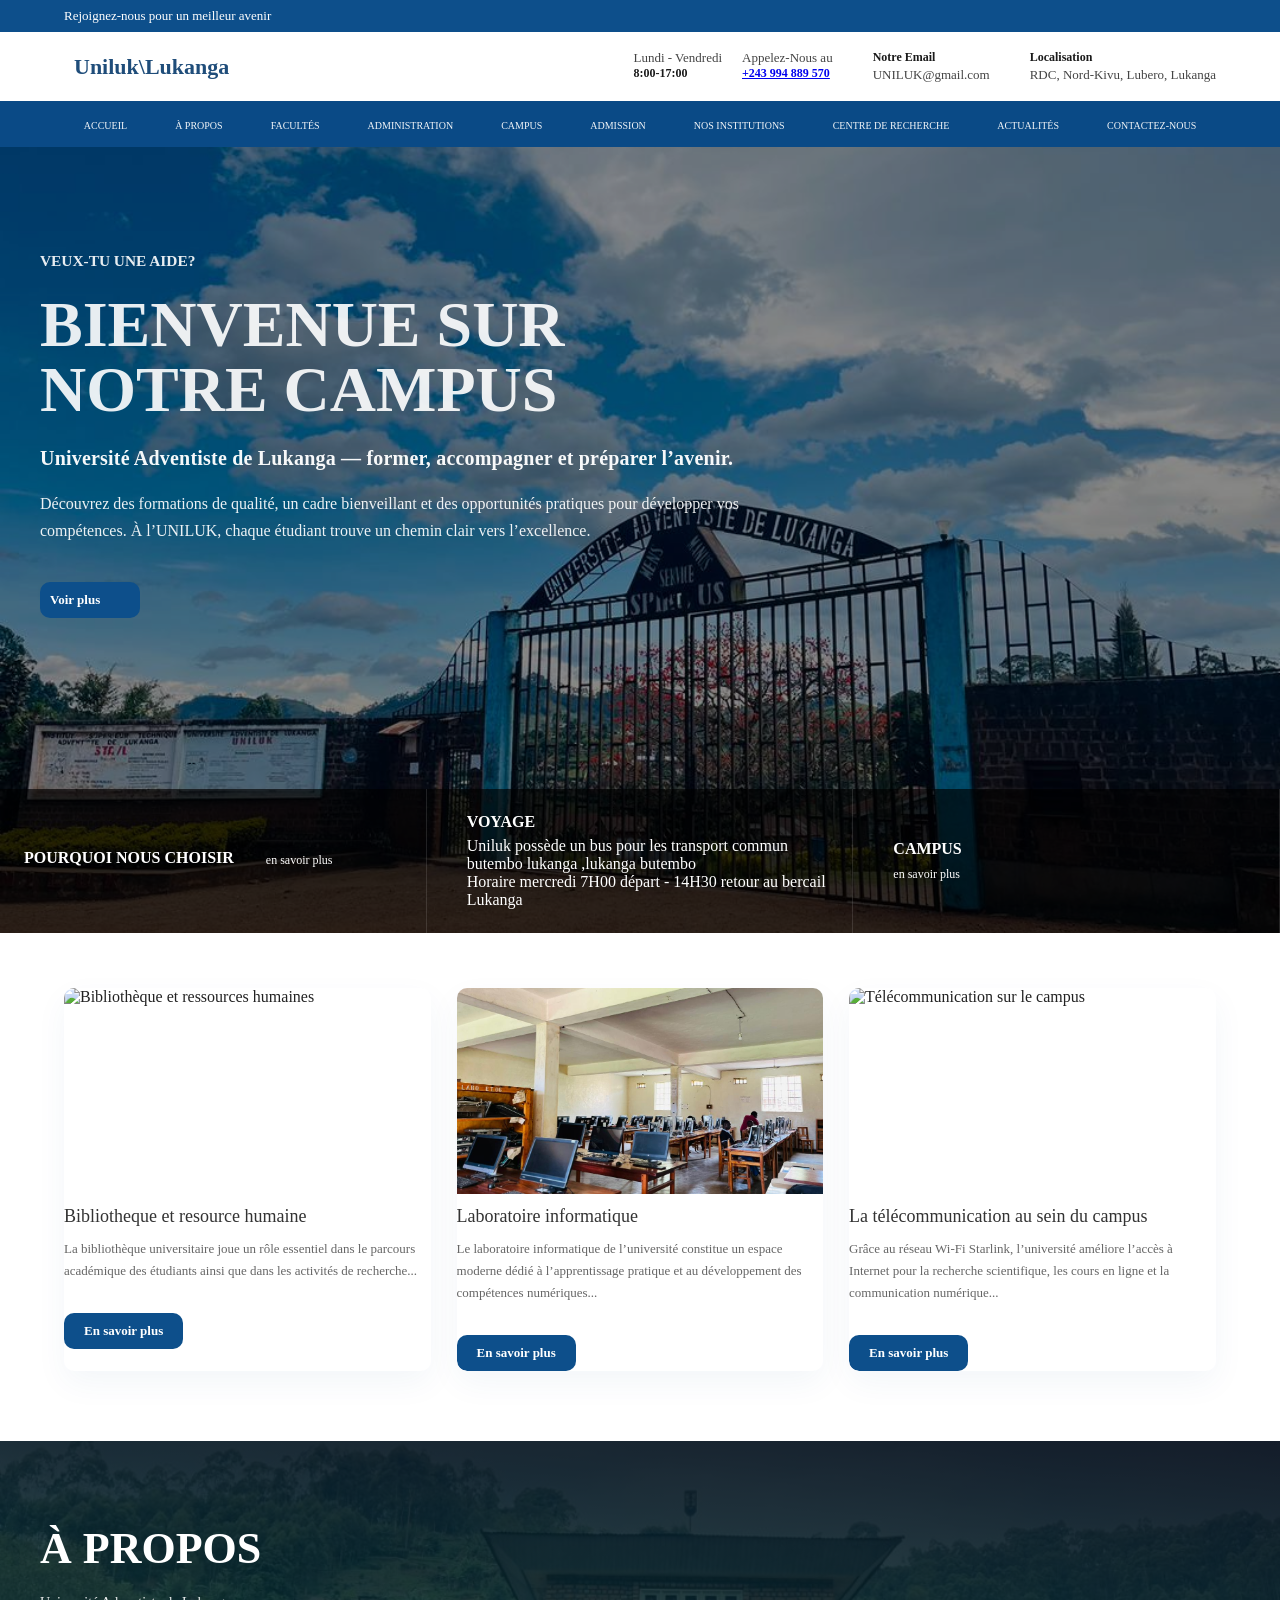
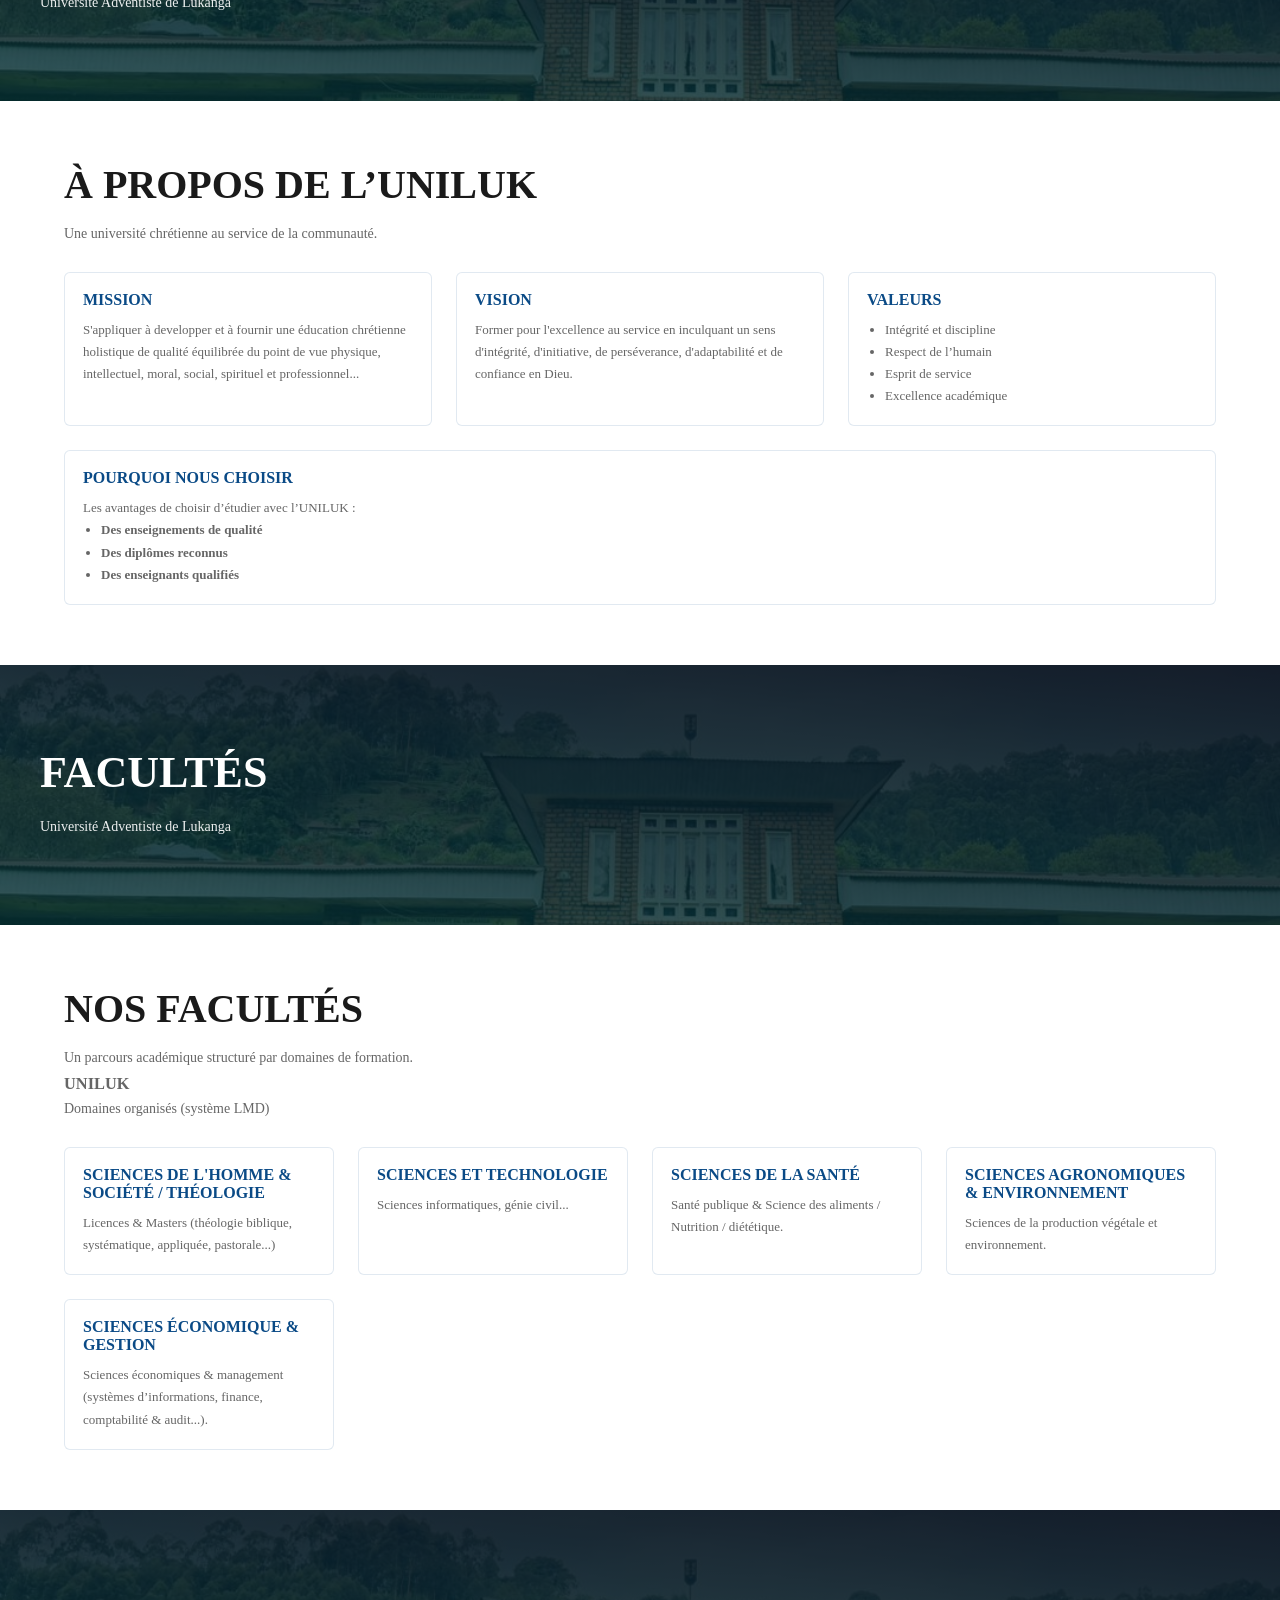
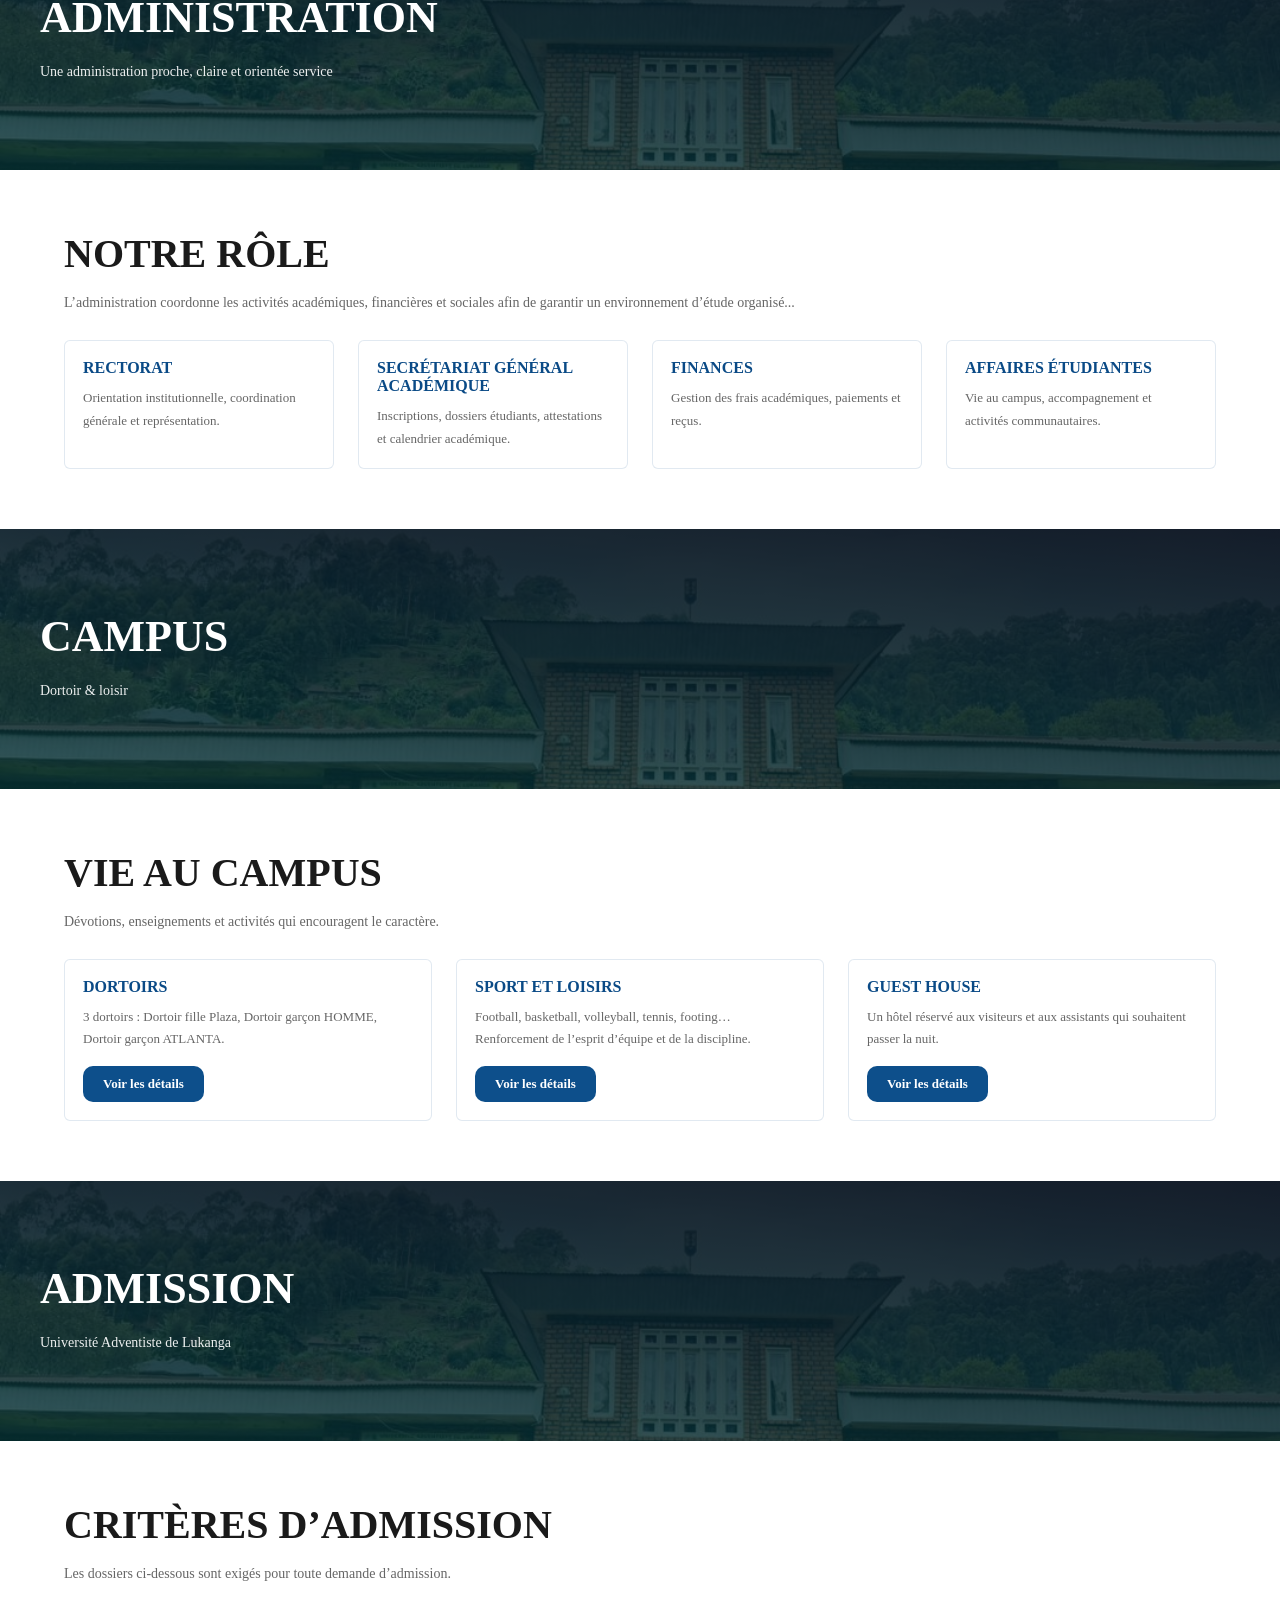
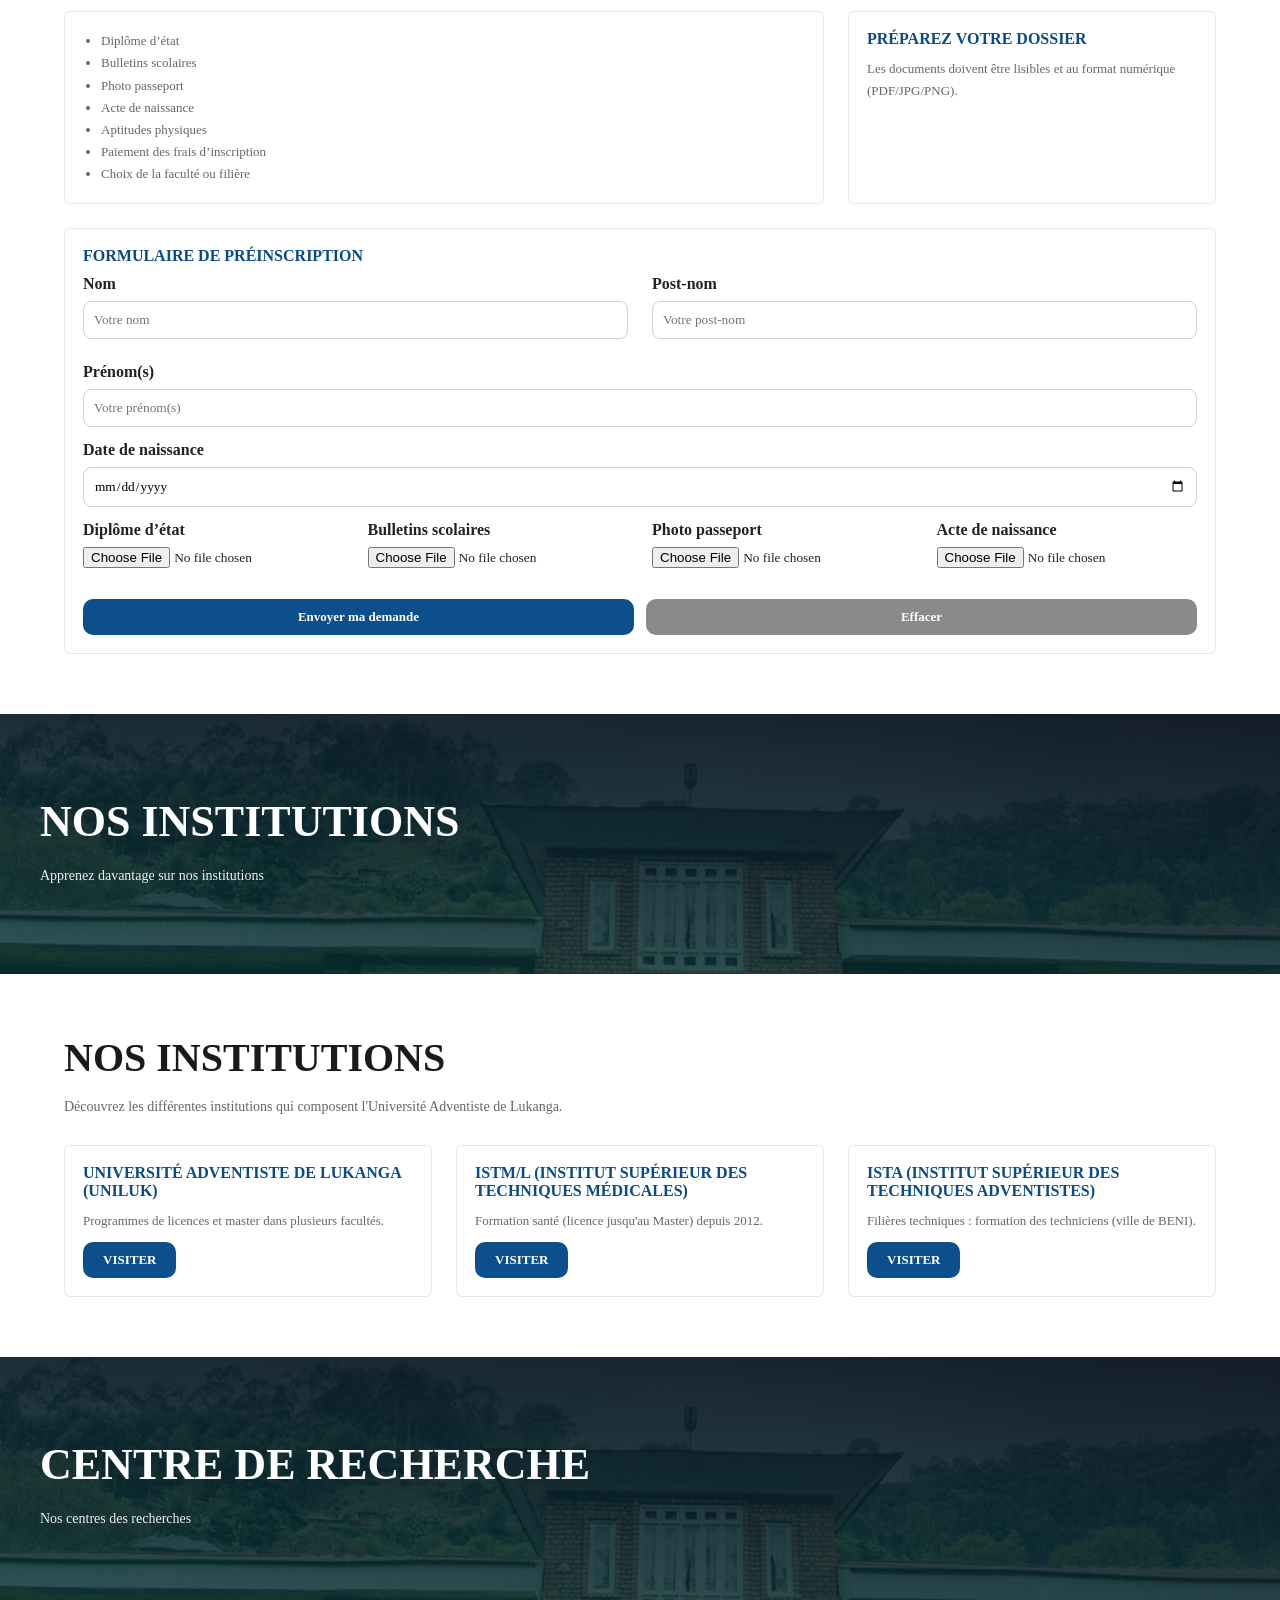
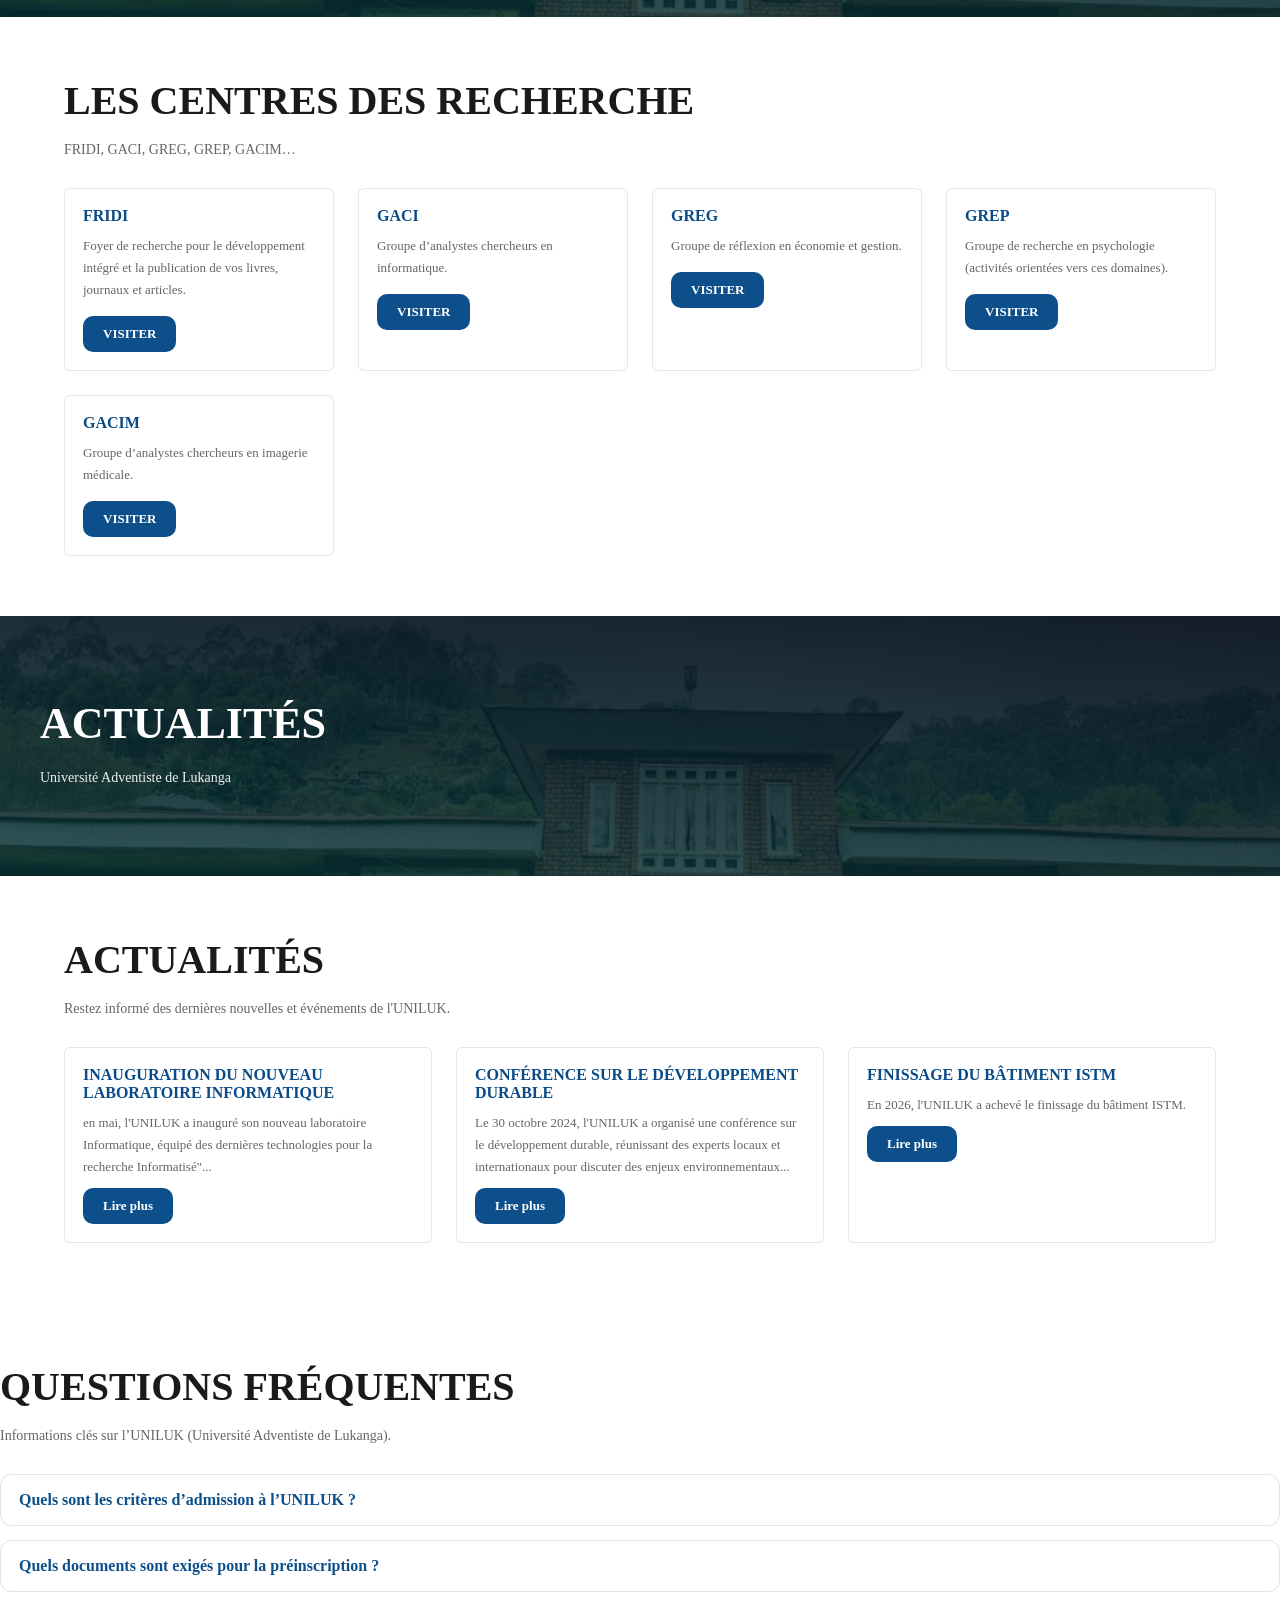
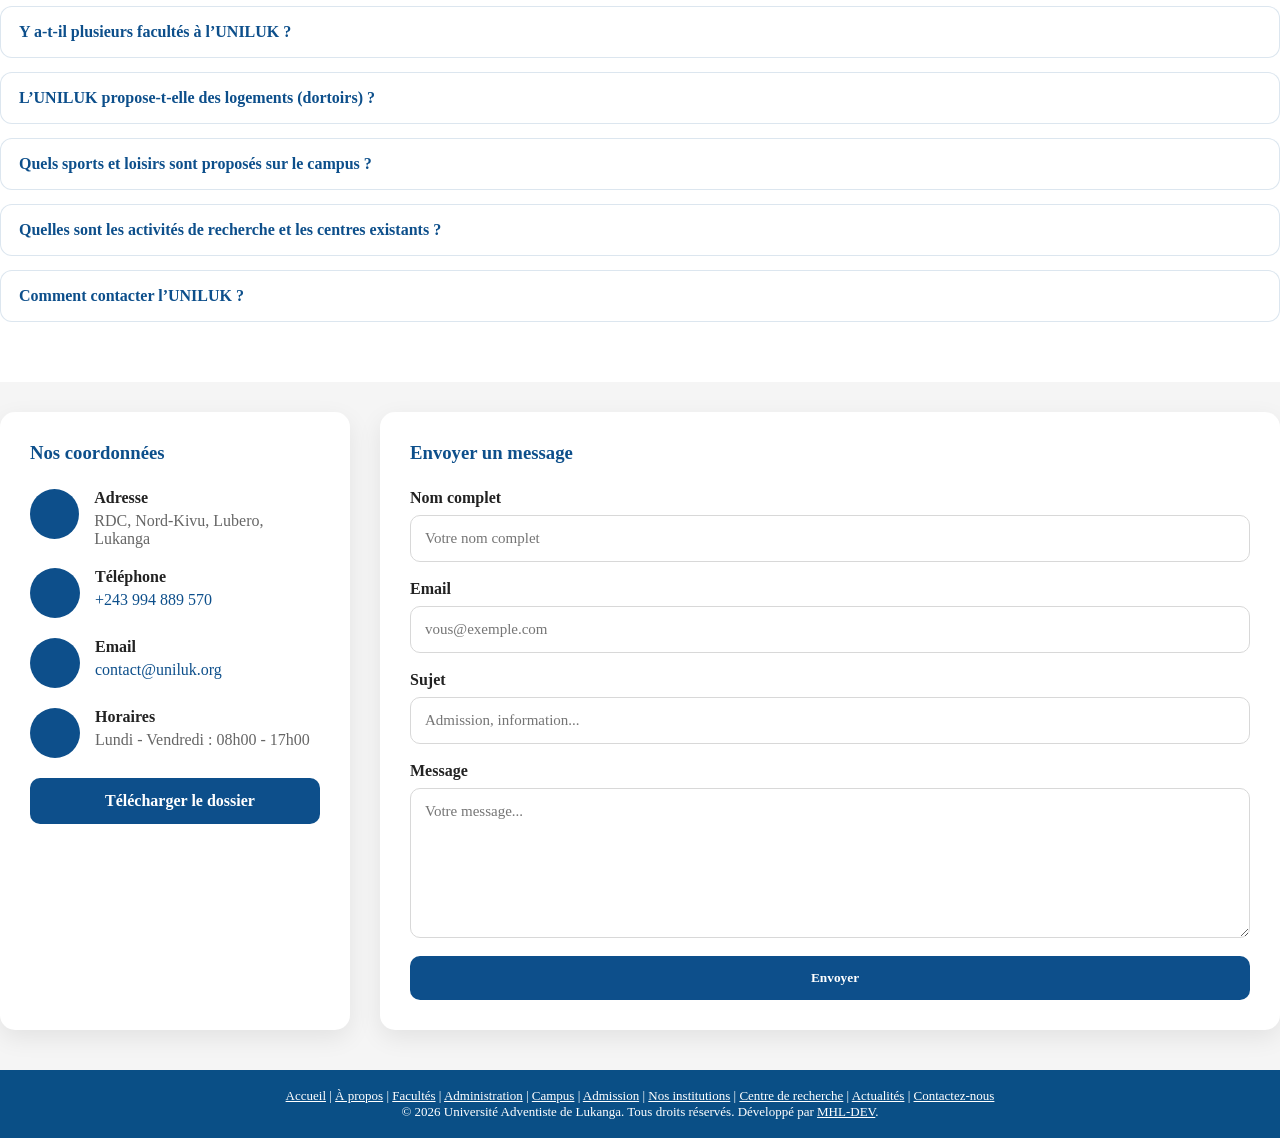
==== commit ef039956: "mis ajour" ====
--- a/index.html
+++ b/index.html
@@ -126,7 +126,7 @@
       color: #fff;
       text-decoration: none;
       font-size: 10px;
-      font-weight: 650;
+      font-weight: 60;
       text-transform: uppercase;
       transition: color 140ms ease, background-color 140ms ease, transform 140ms ease, opacity 140ms ease;
       border-radius: 10px;
@@ -1228,7 +1228,7 @@
         <div class="simple-card">
           <h3>Guest House</h3>
           <p>Un hôtel réservé aux visiteurs et aux assistants qui souhaitent passer la nuit.</p>
-          <a class="btn" href="./campus.html">Voir les détails</a>
+          <a class="btn" href="https://geust.netlify.app/">Voir les détails</a>
         </div>
       </div>
     </div>
@@ -1334,7 +1334,7 @@
         <div class="simple-card">
           <h3>ISTM/L (Institut supérieur des techniques médicales)</h3>
           <p>Formation santé (licence jusqu'au Master) depuis 2012.</p>
-          <a class="btn" href="https://istmluk.netlify.app/" style="margin-top:10px; display:inline-block">VISITER</a>
+          <a class="btn" href="https://istmluk.vercel.app/" style="margin-top:10px; display:inline-block">VISITER</a>
         </div>
         <div class="simple-card">
           <h3>ISTA (Institut supérieur des techniques Adventistes)</h3>
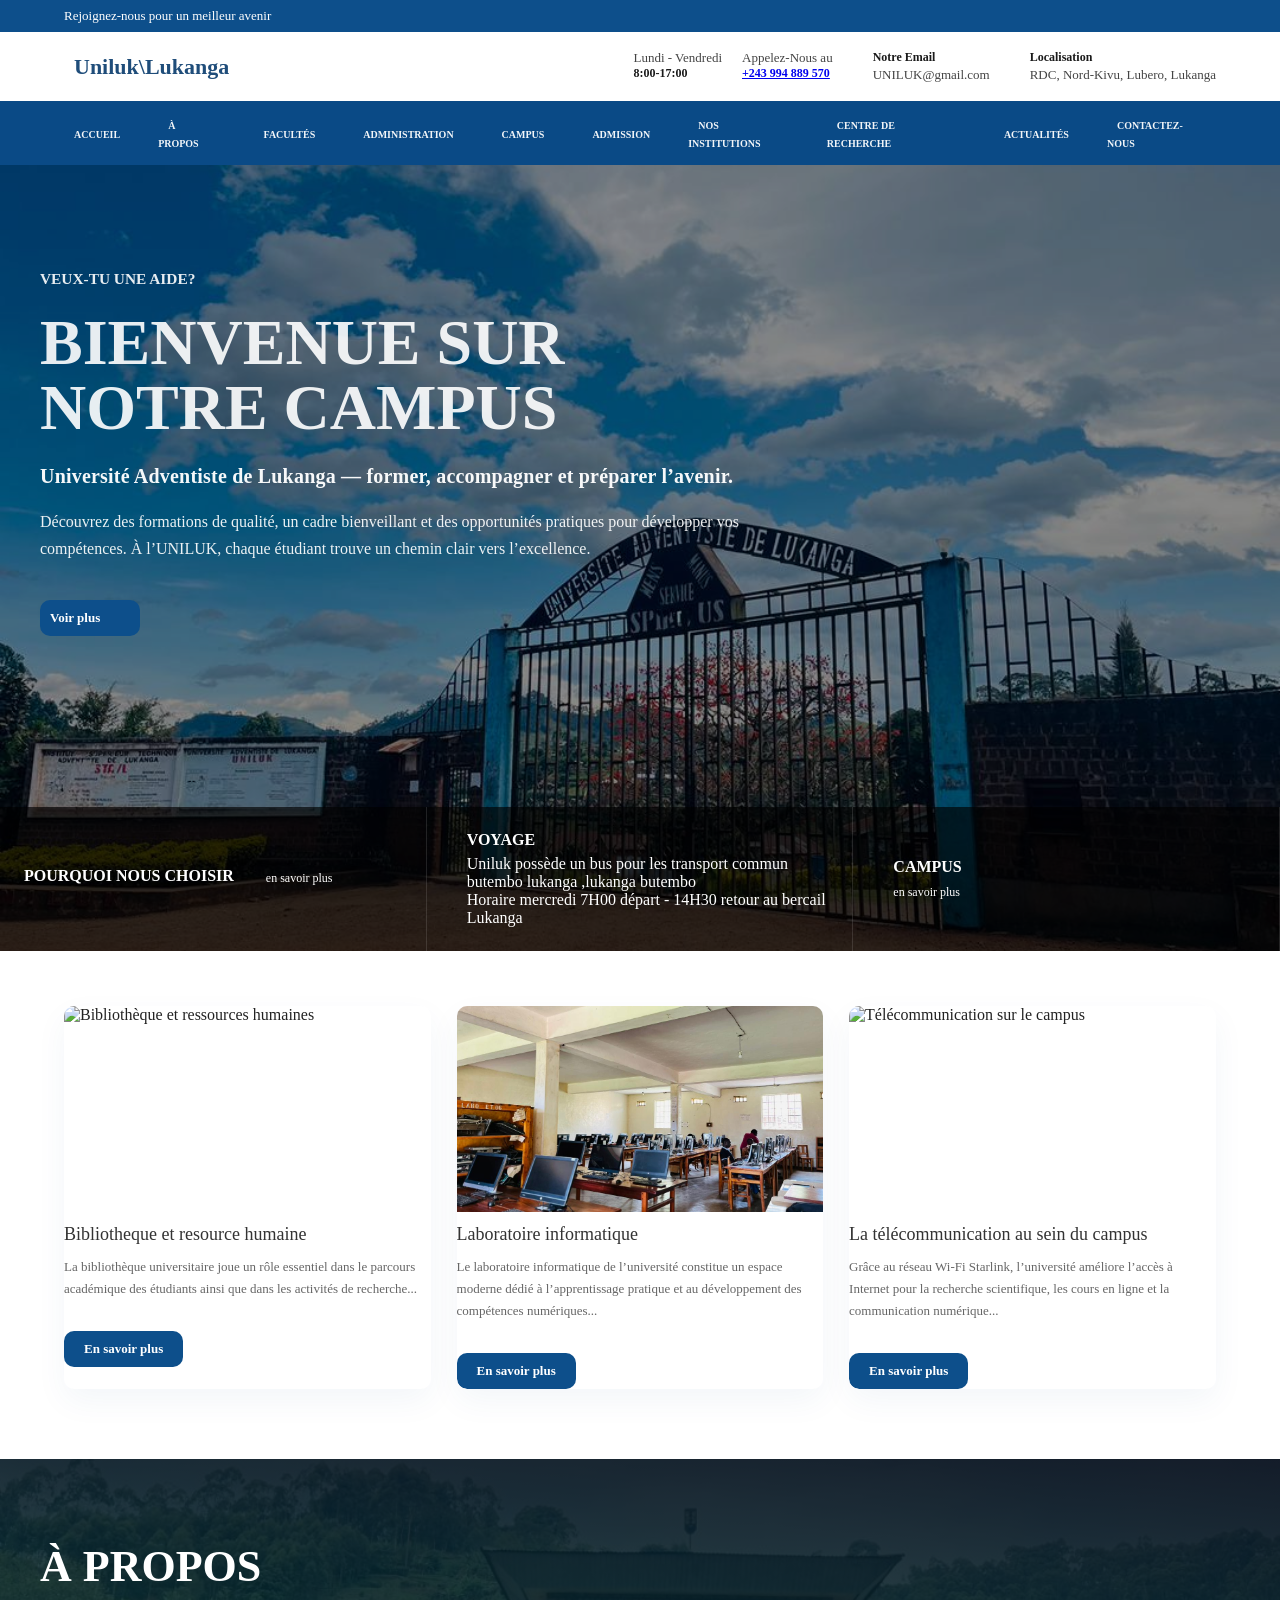
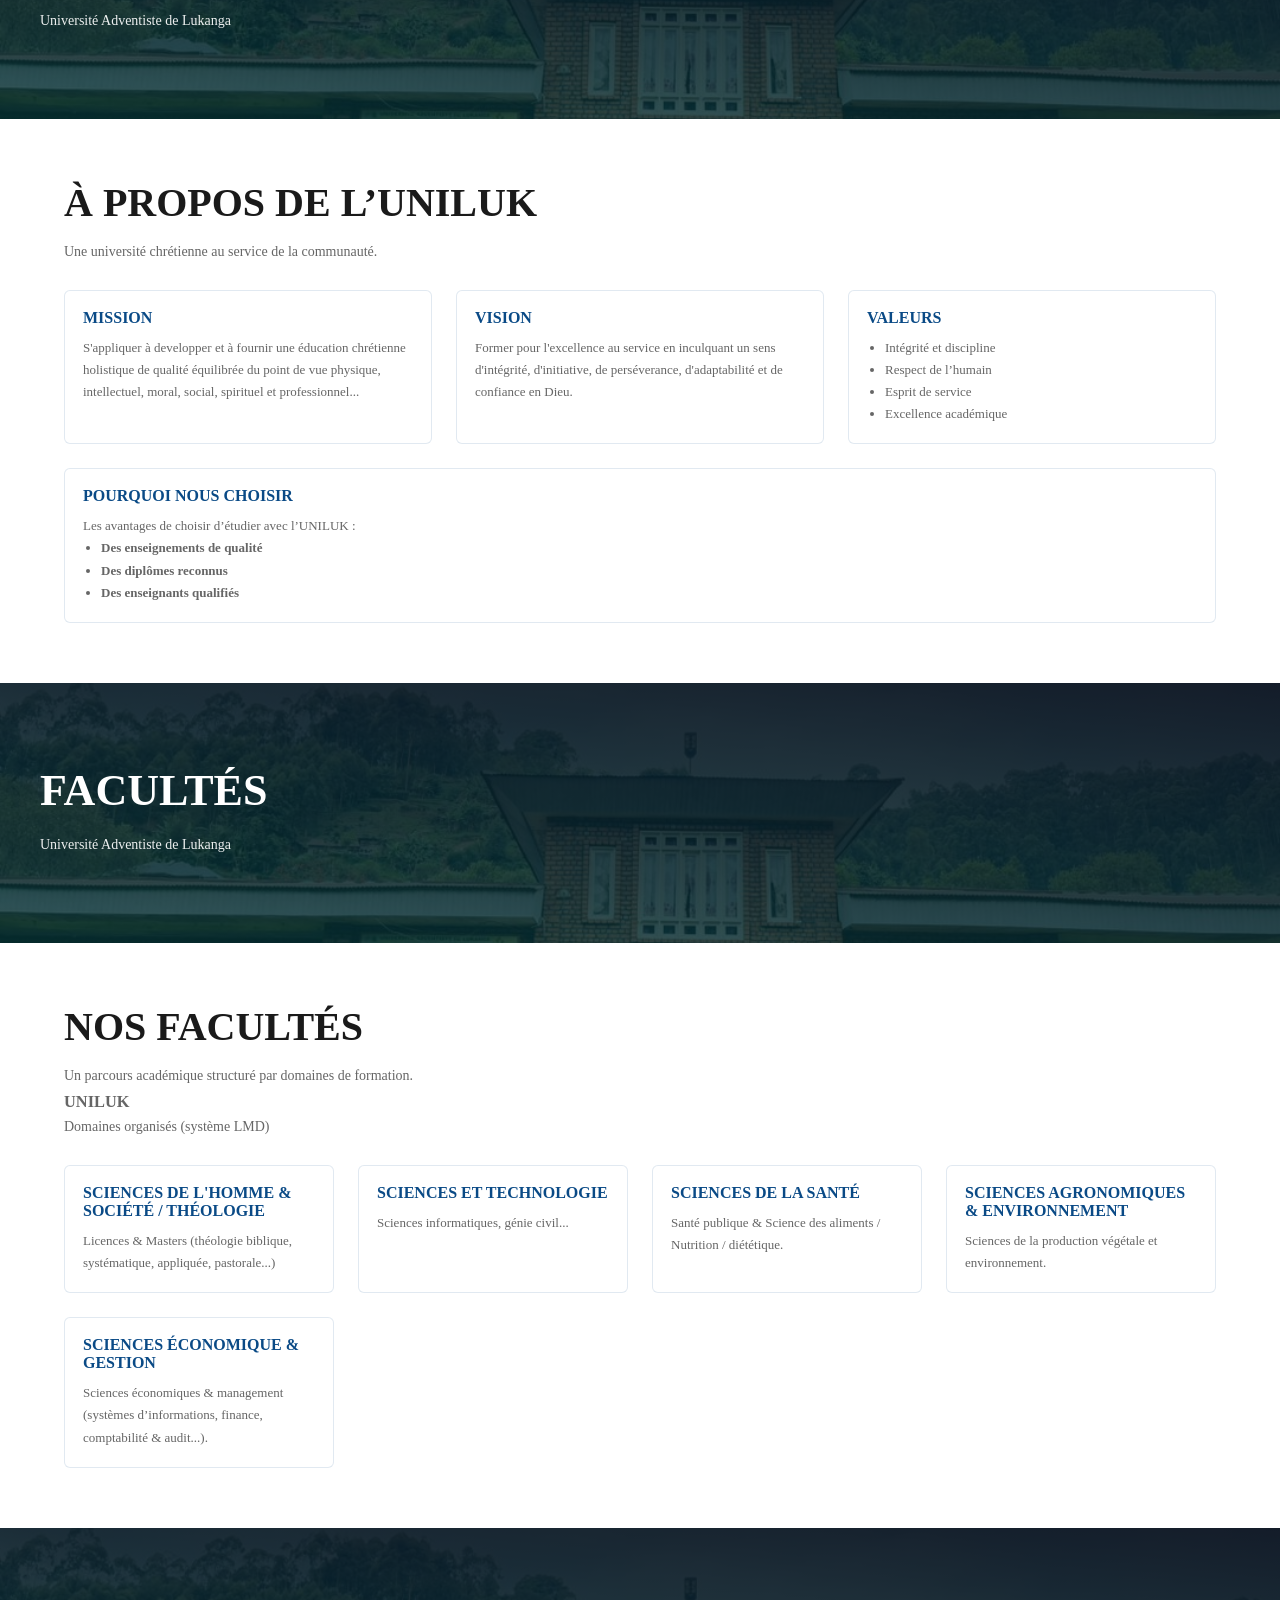
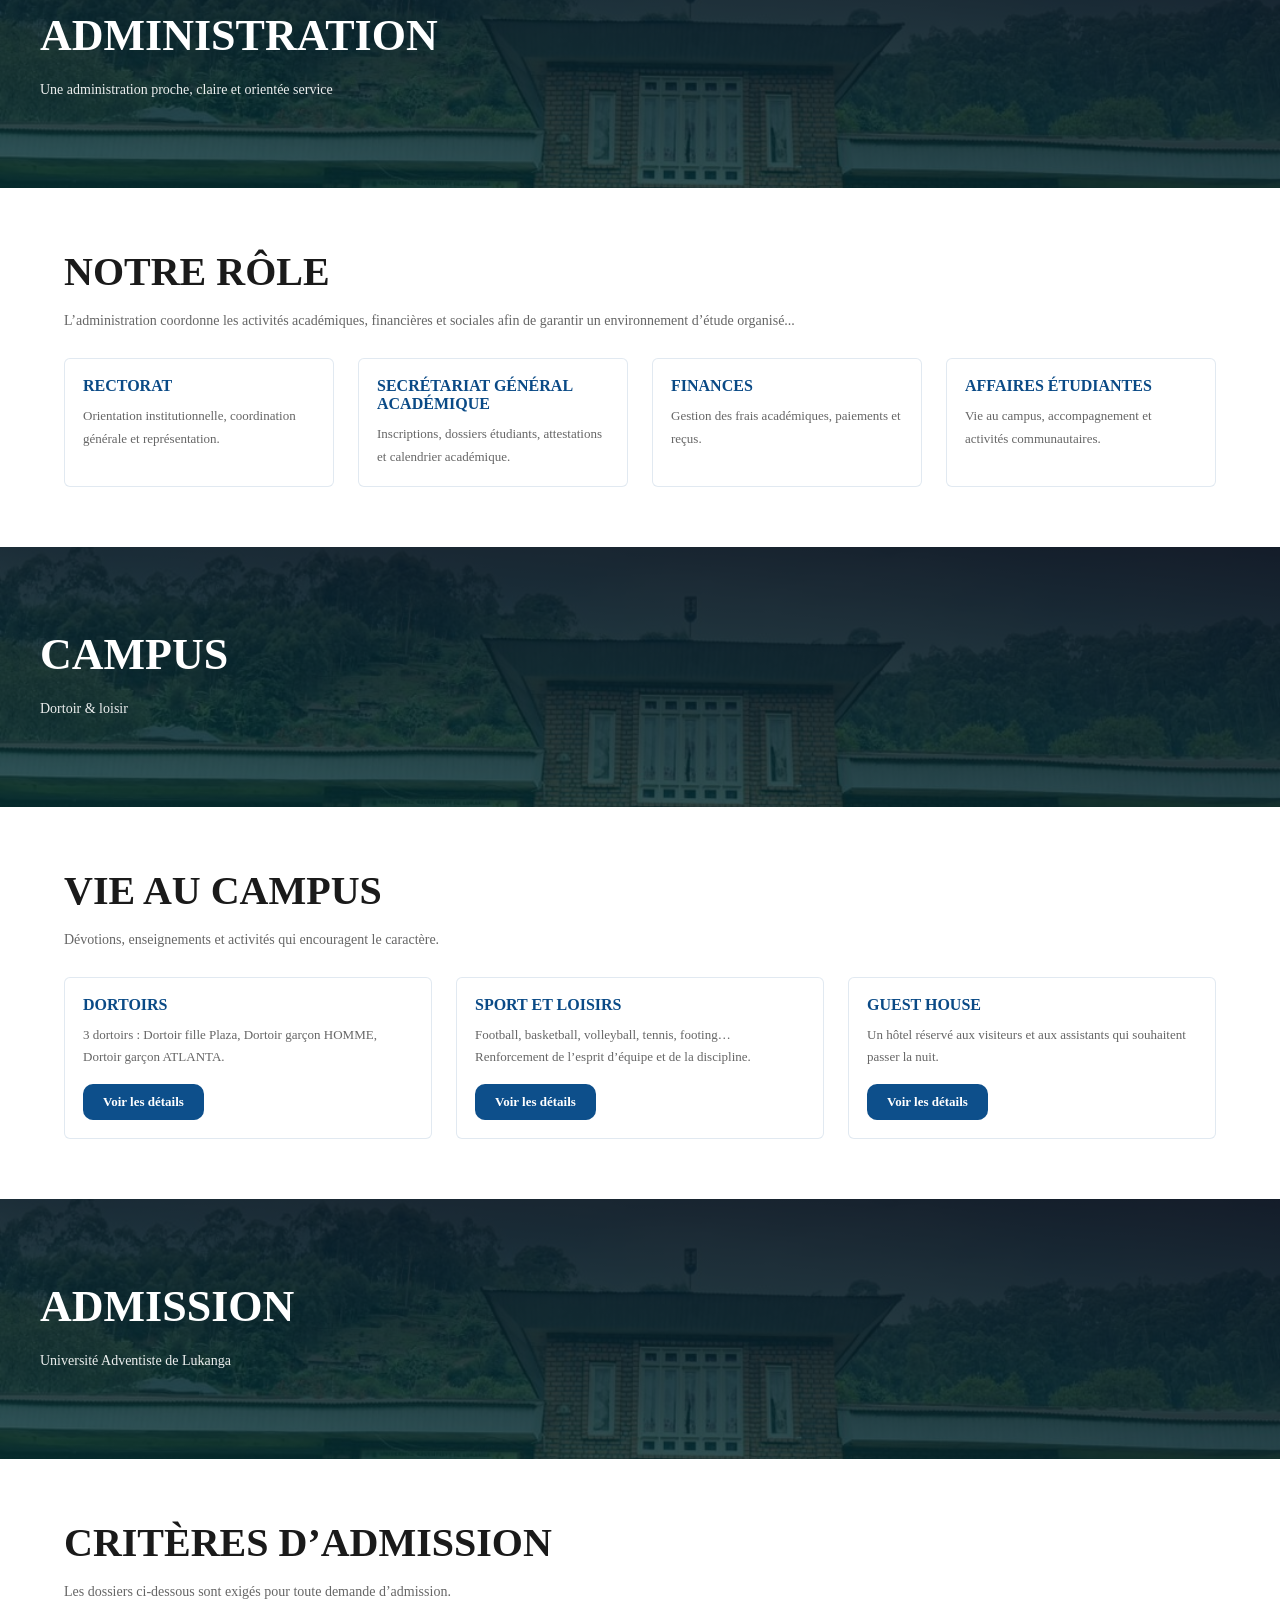
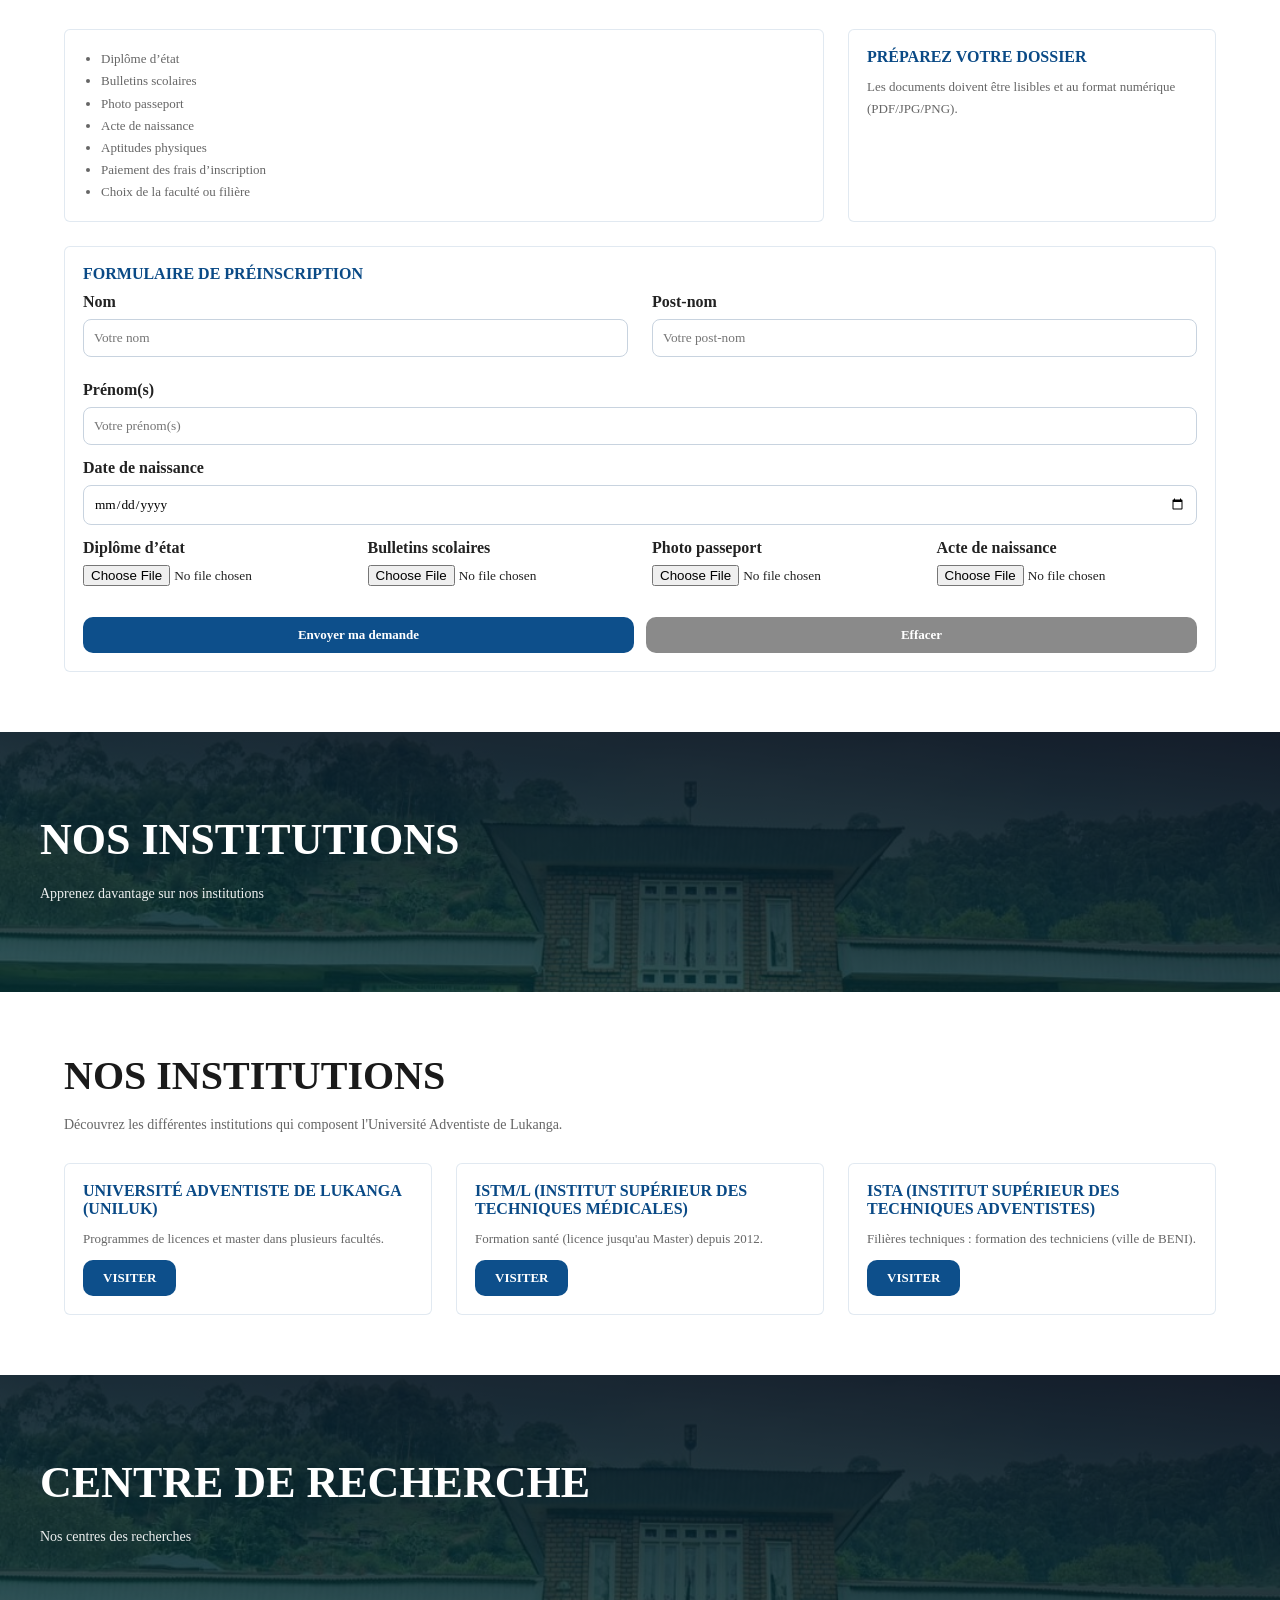
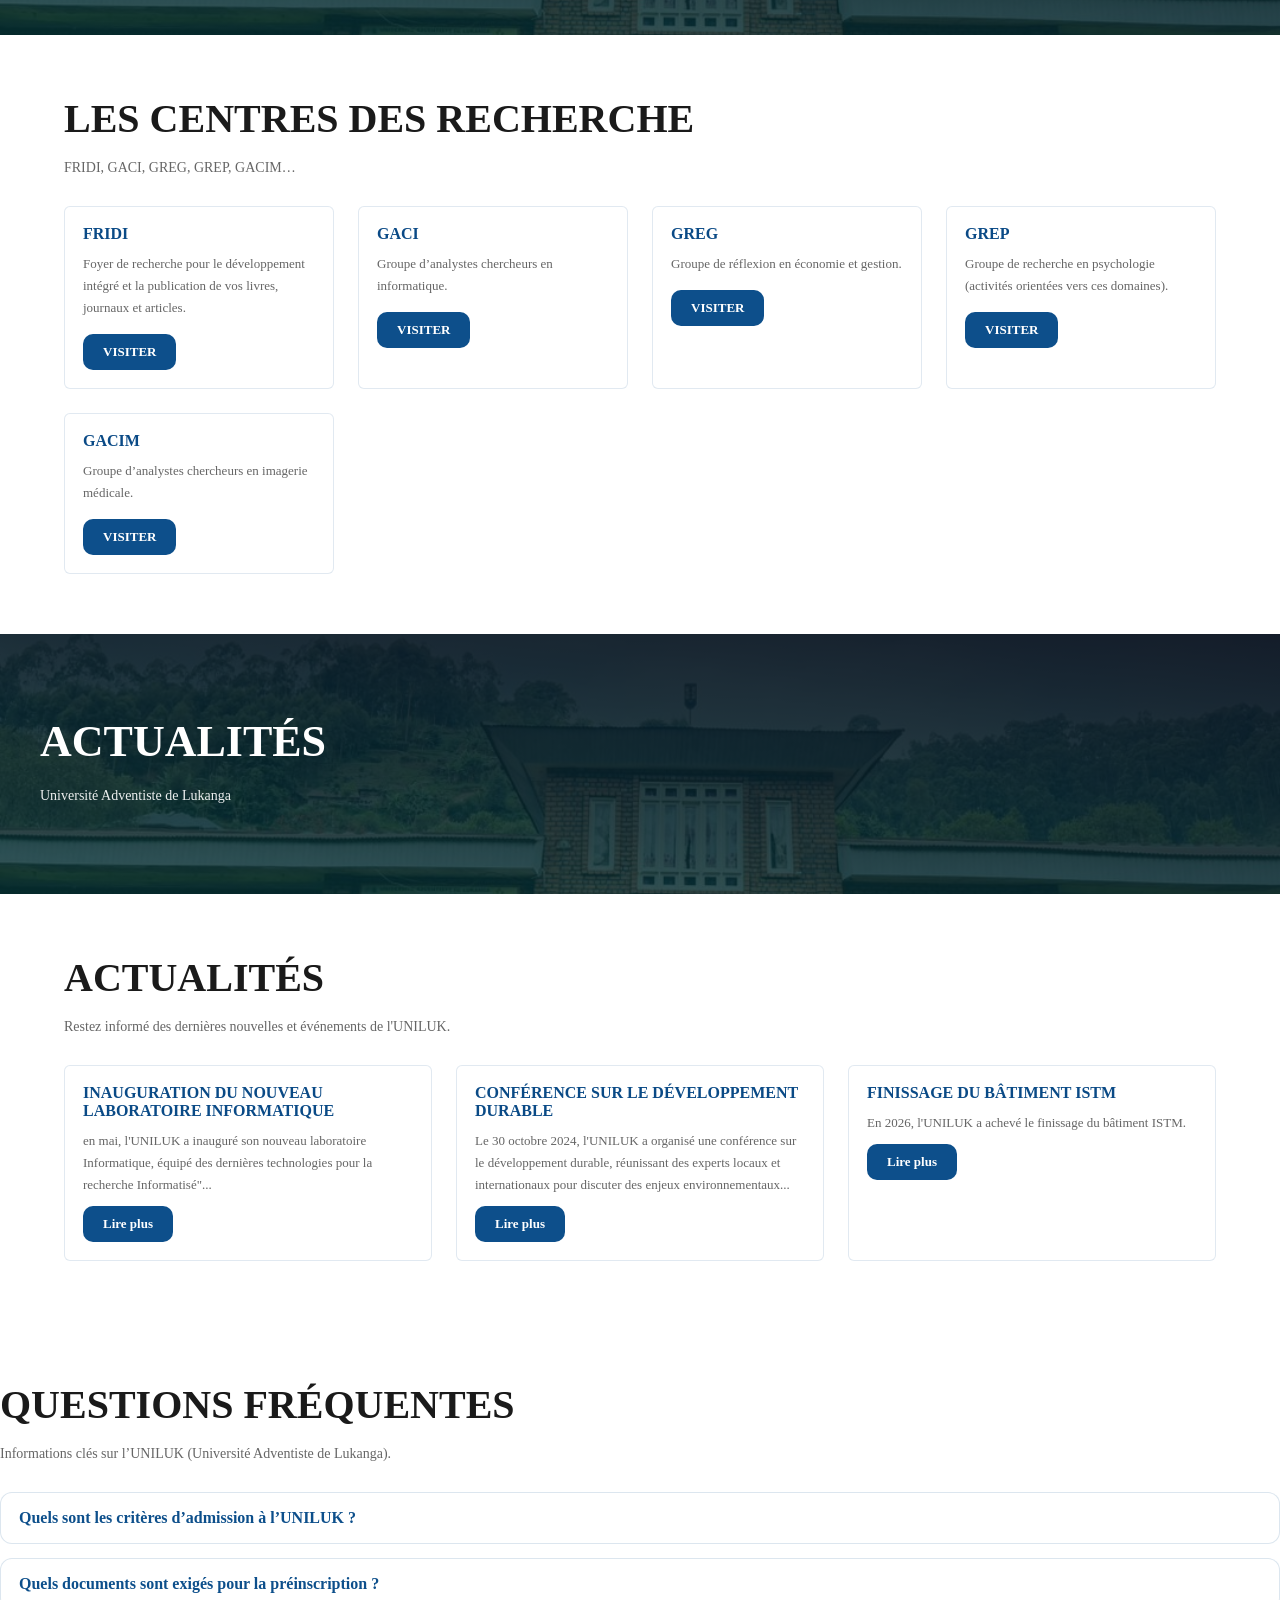
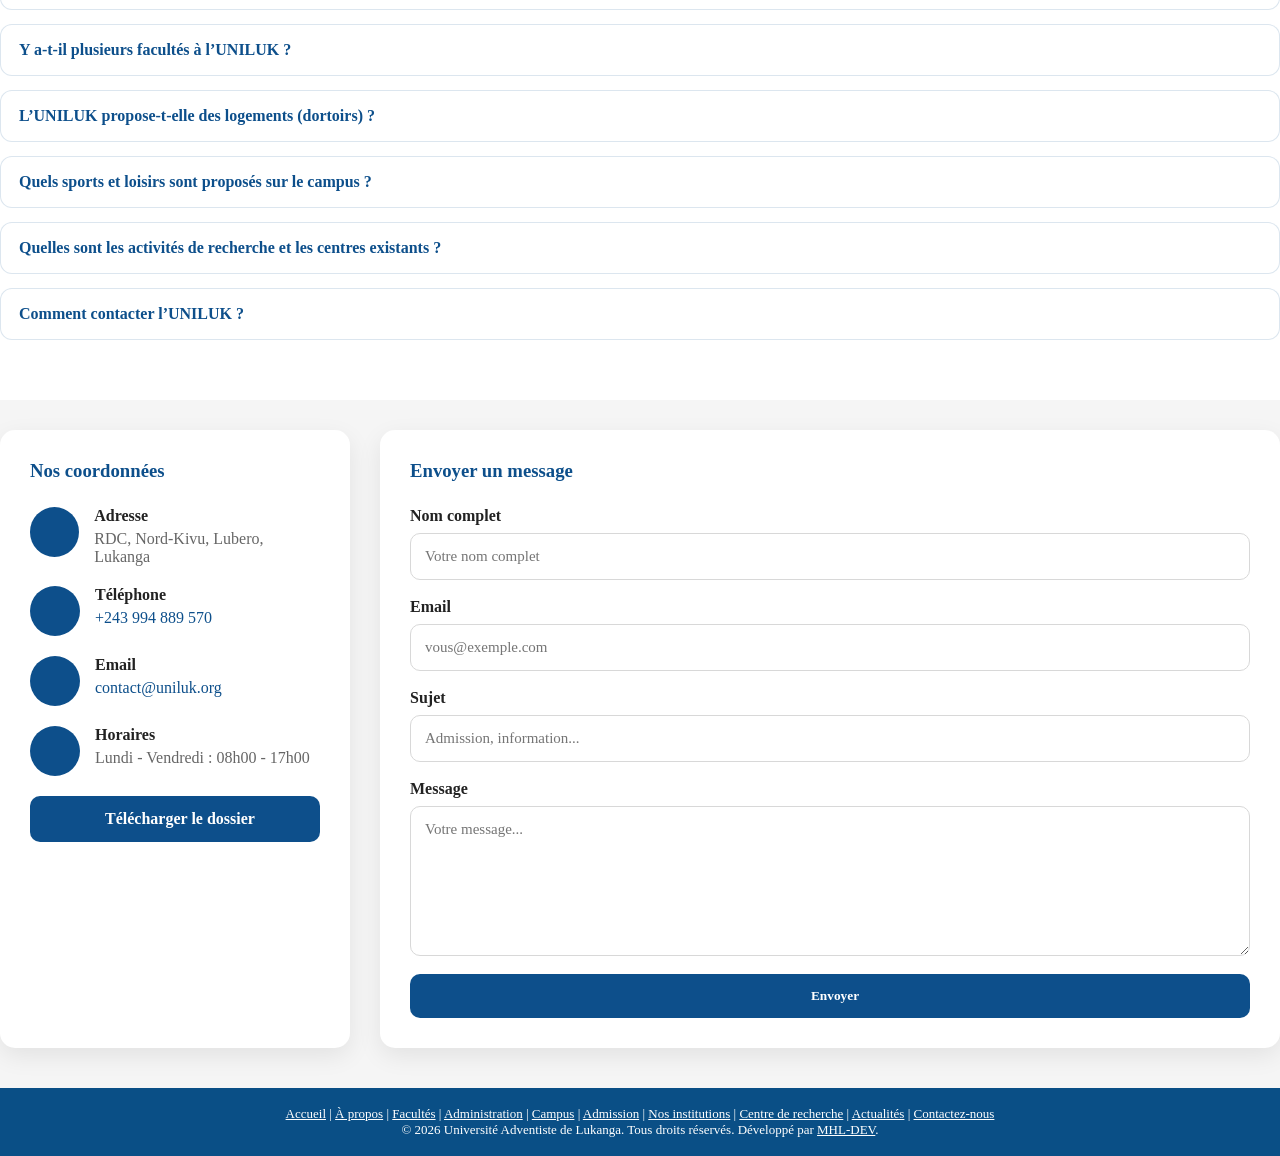
==== commit 22f00a0a: "mis ajour" ====
--- a/index.html
+++ b/index.html
@@ -126,7 +126,7 @@
       color: #fff;
       text-decoration: none;
       font-size: 10px;
-      font-weight: 60;
+      font-weight: 600;
       text-transform: uppercase;
       transition: color 140ms ease, background-color 140ms ease, transform 140ms ease, opacity 140ms ease;
       border-radius: 10px;
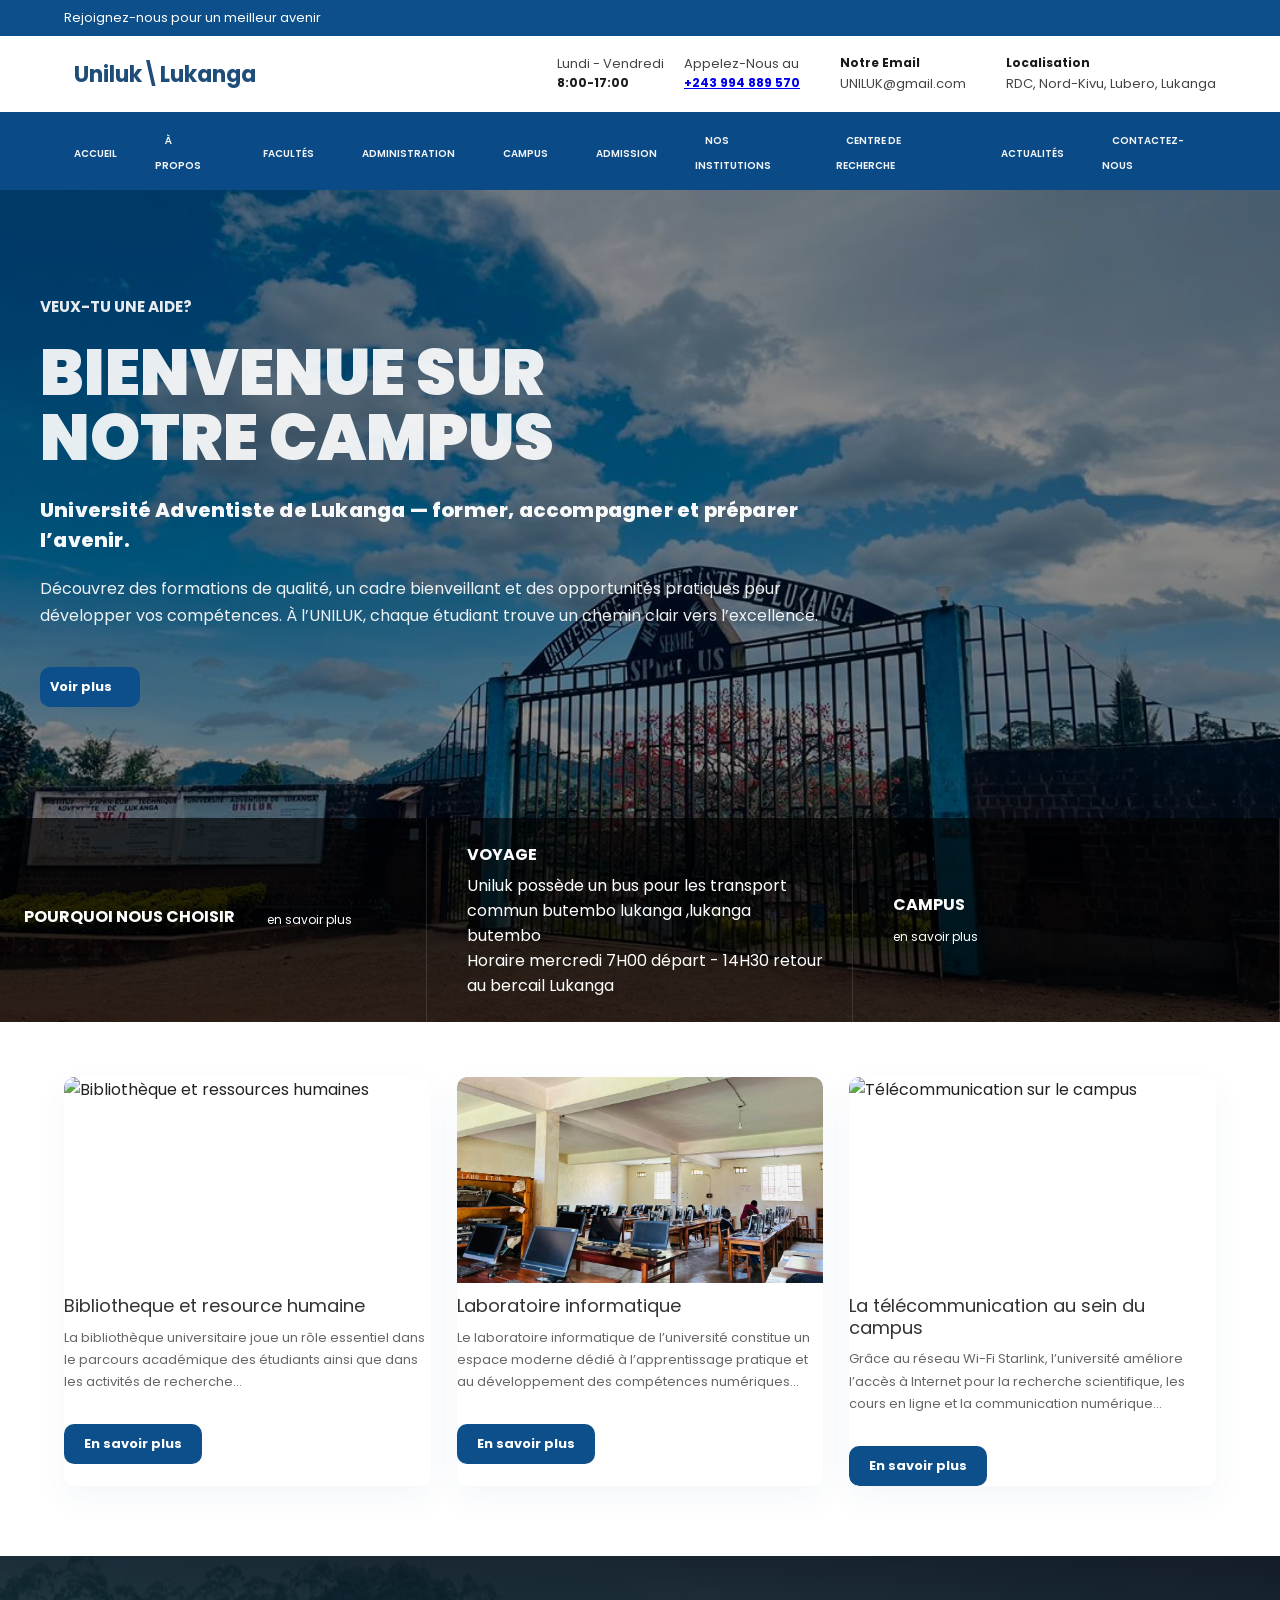
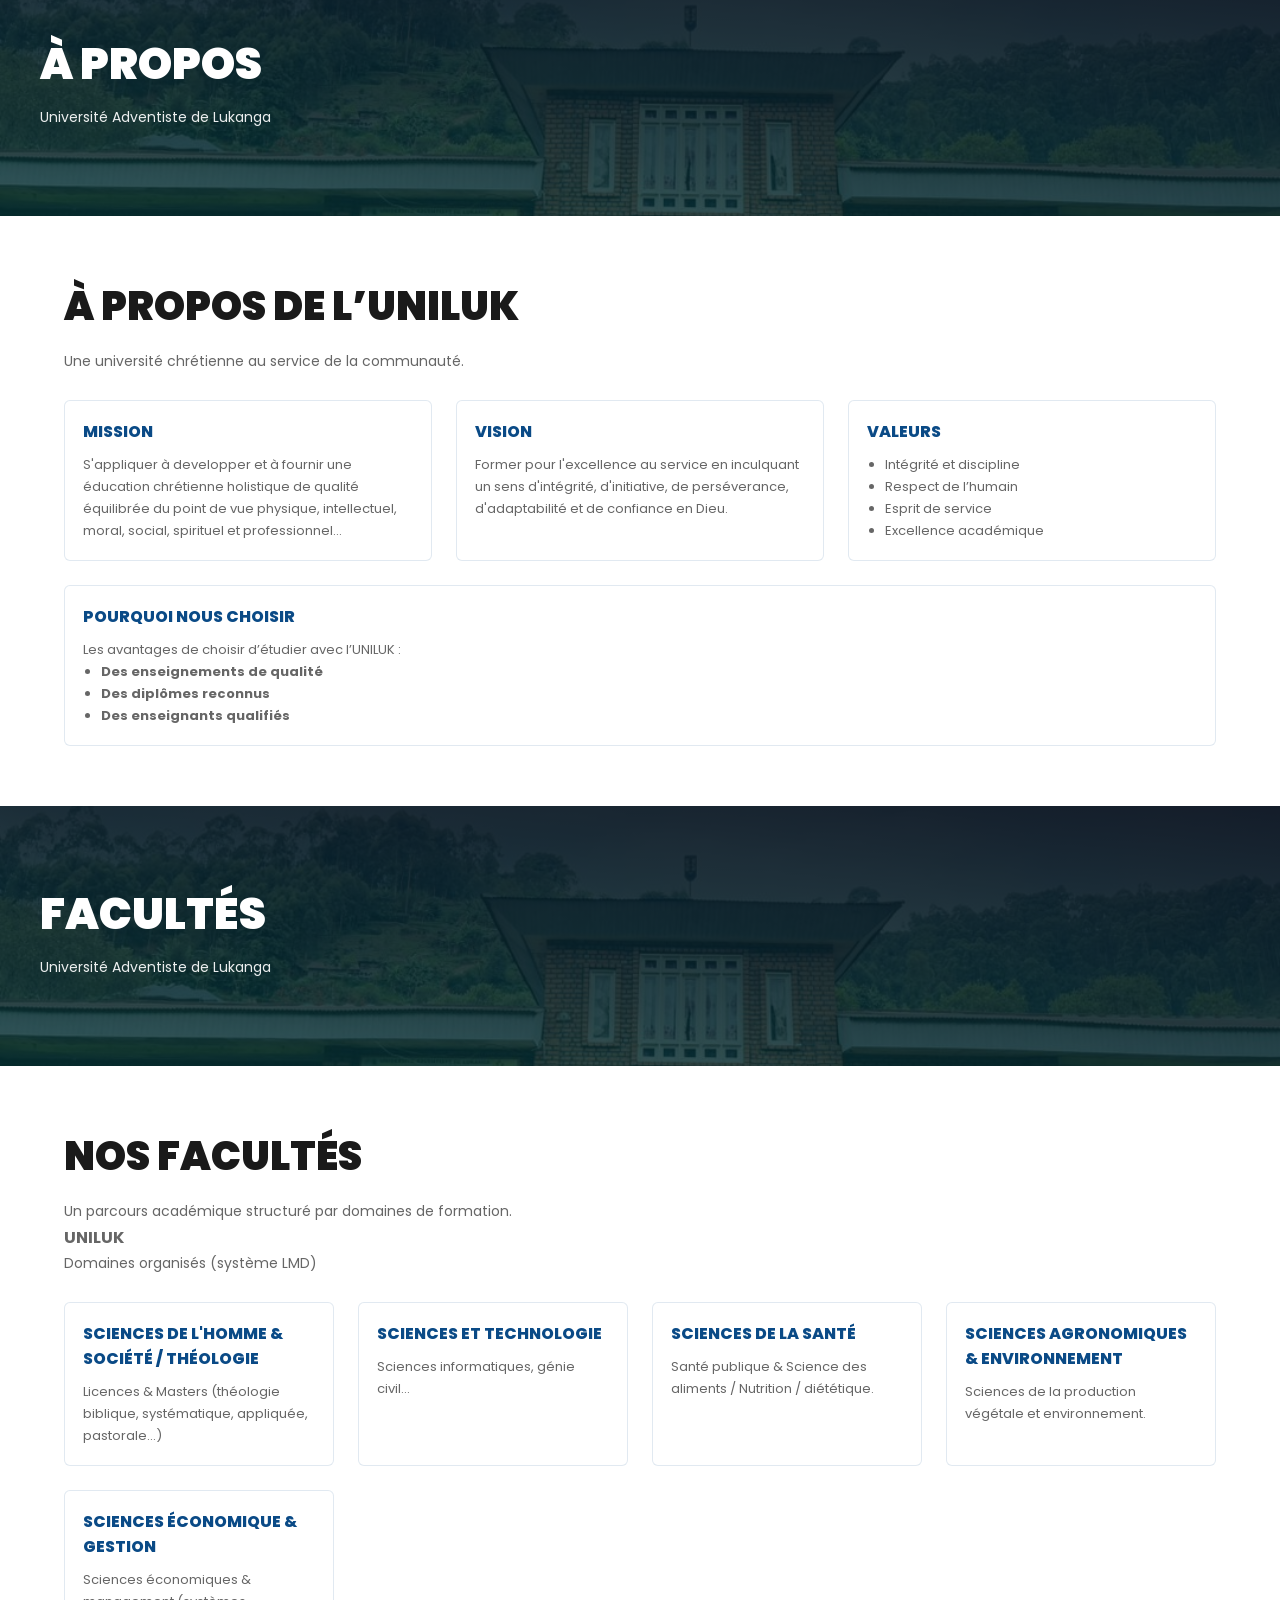
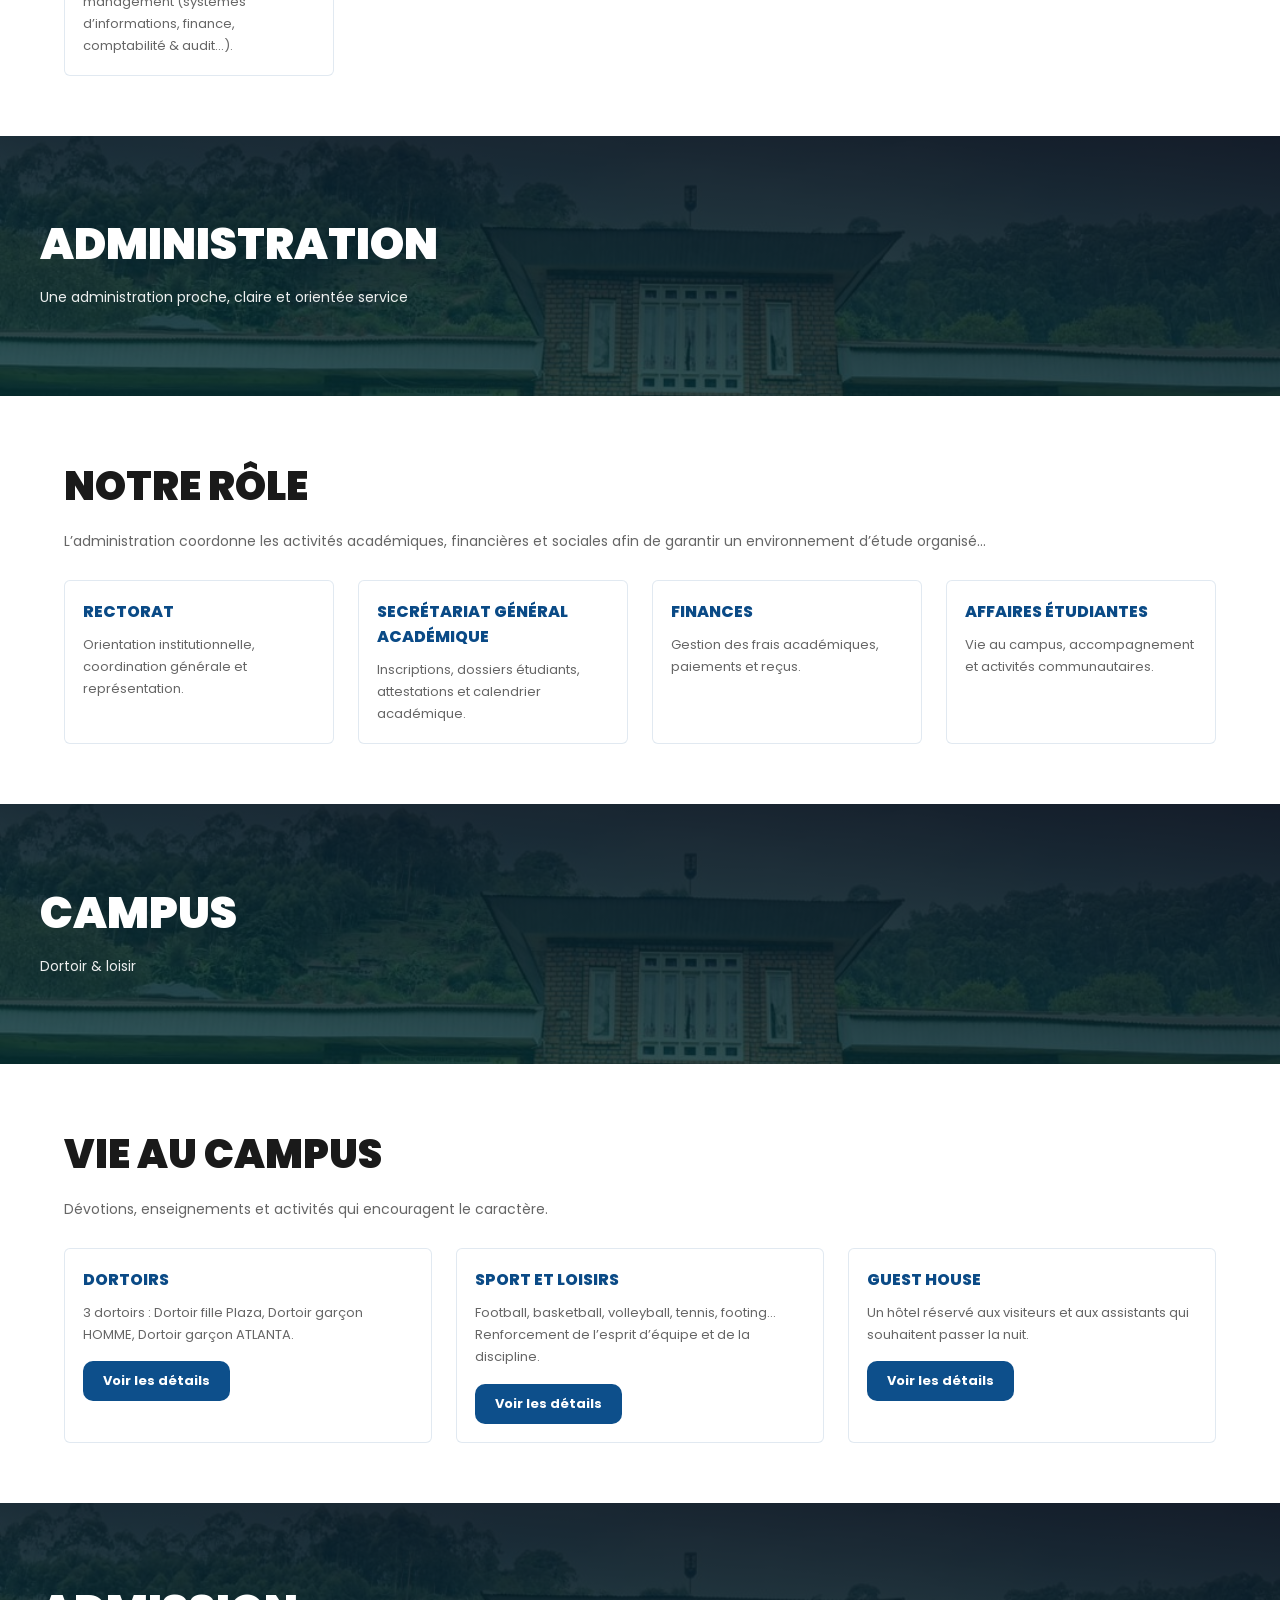
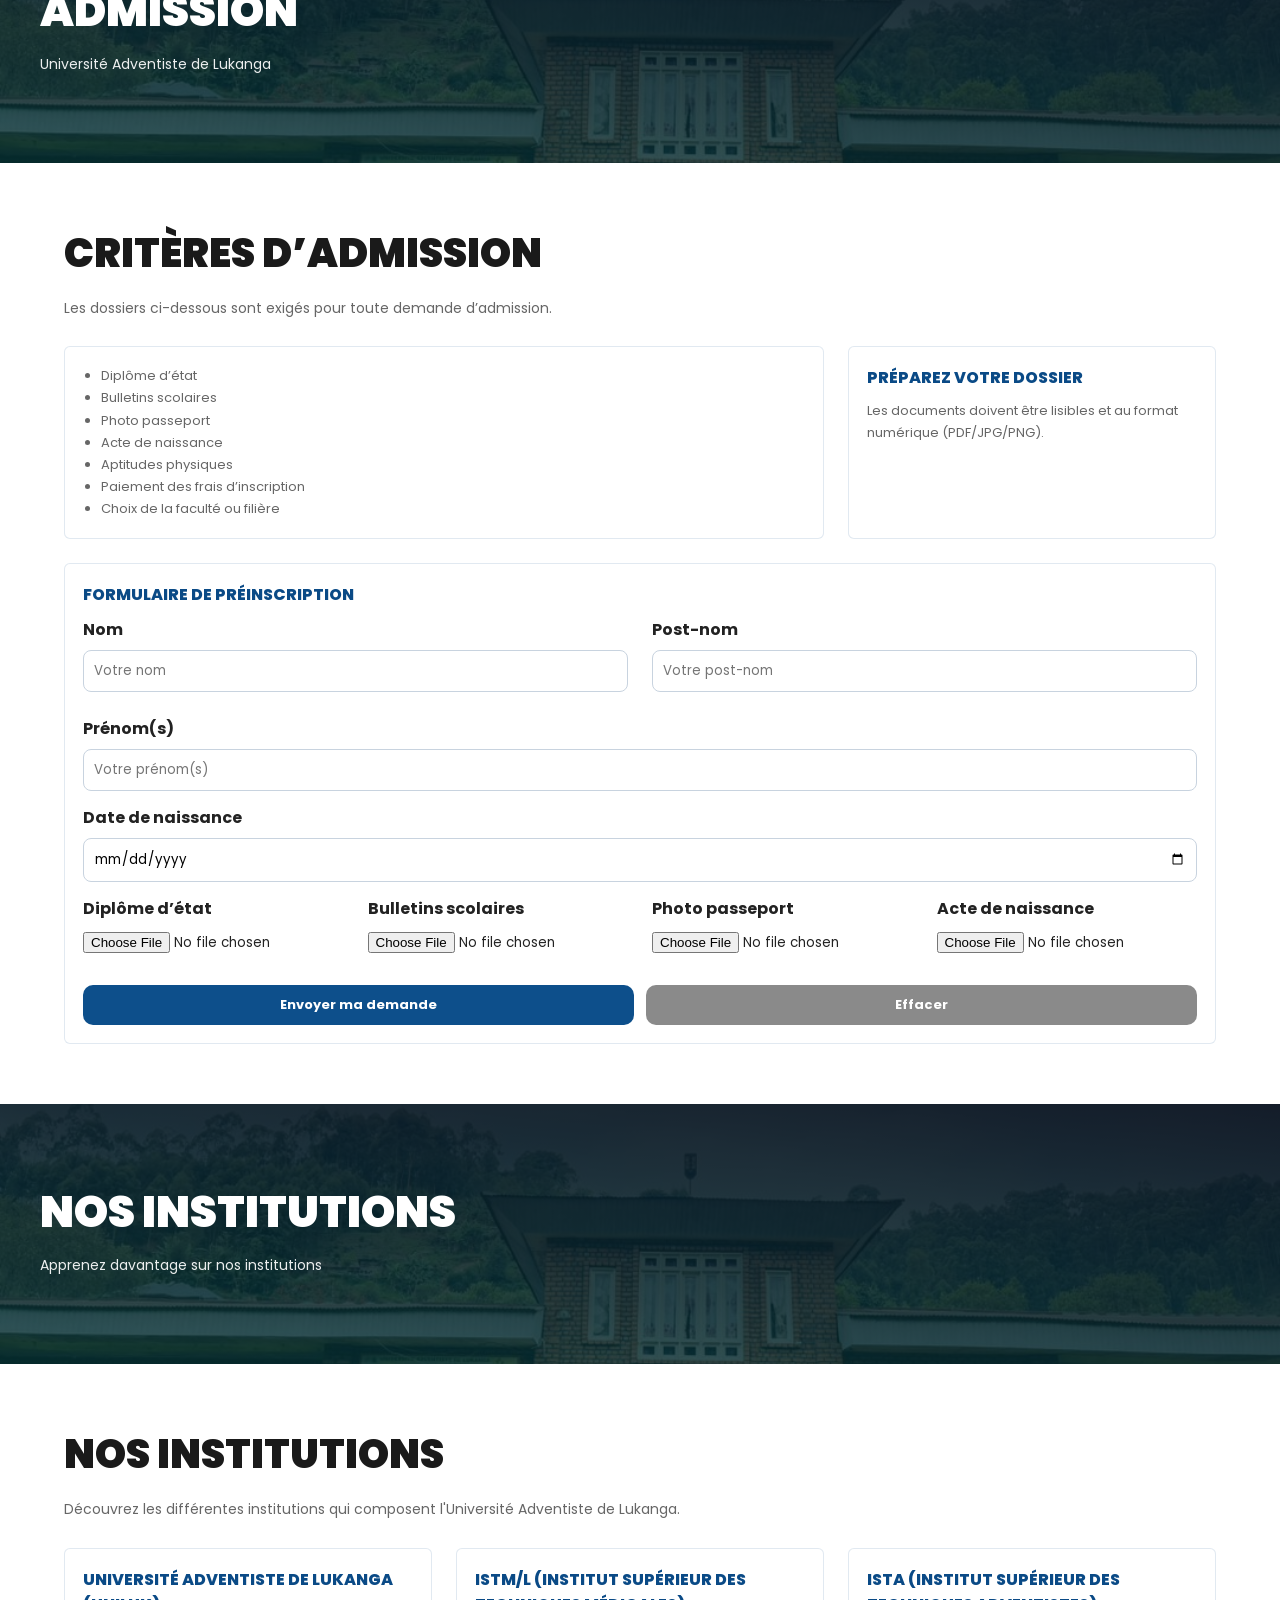
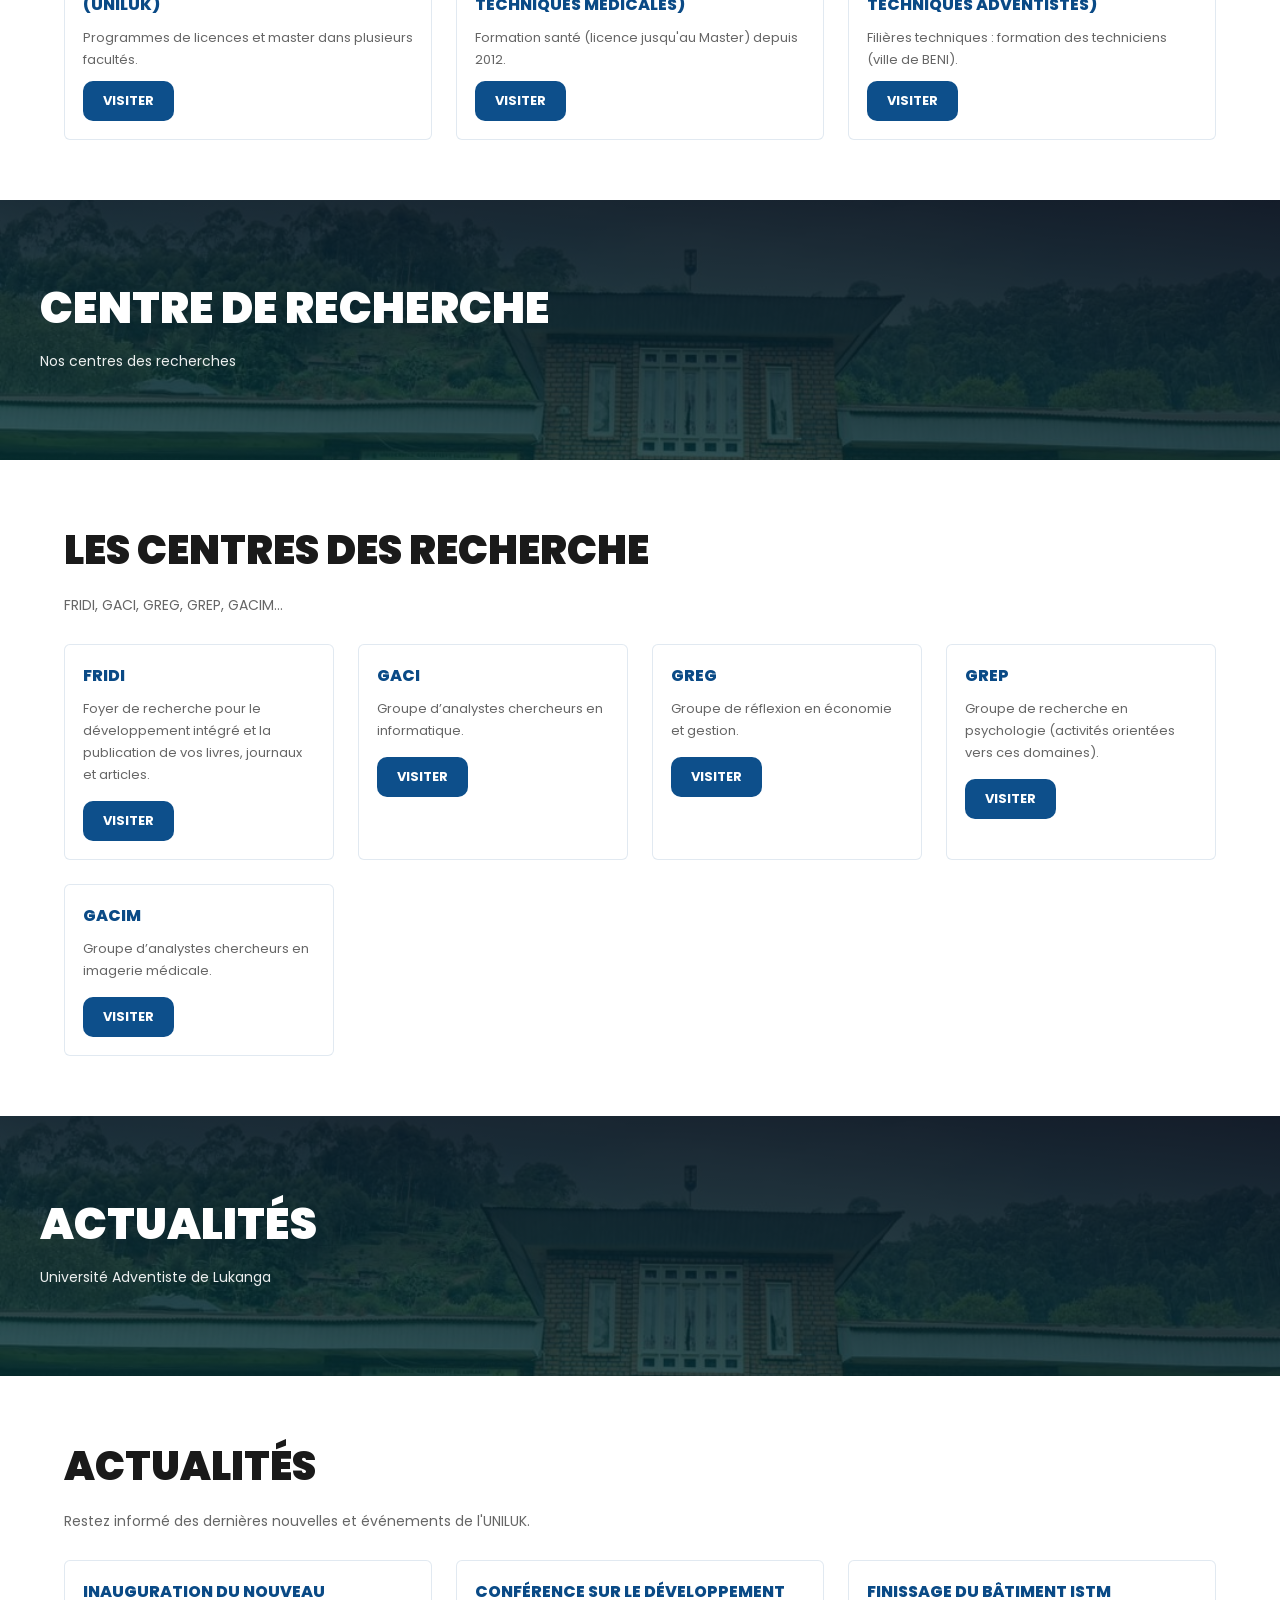
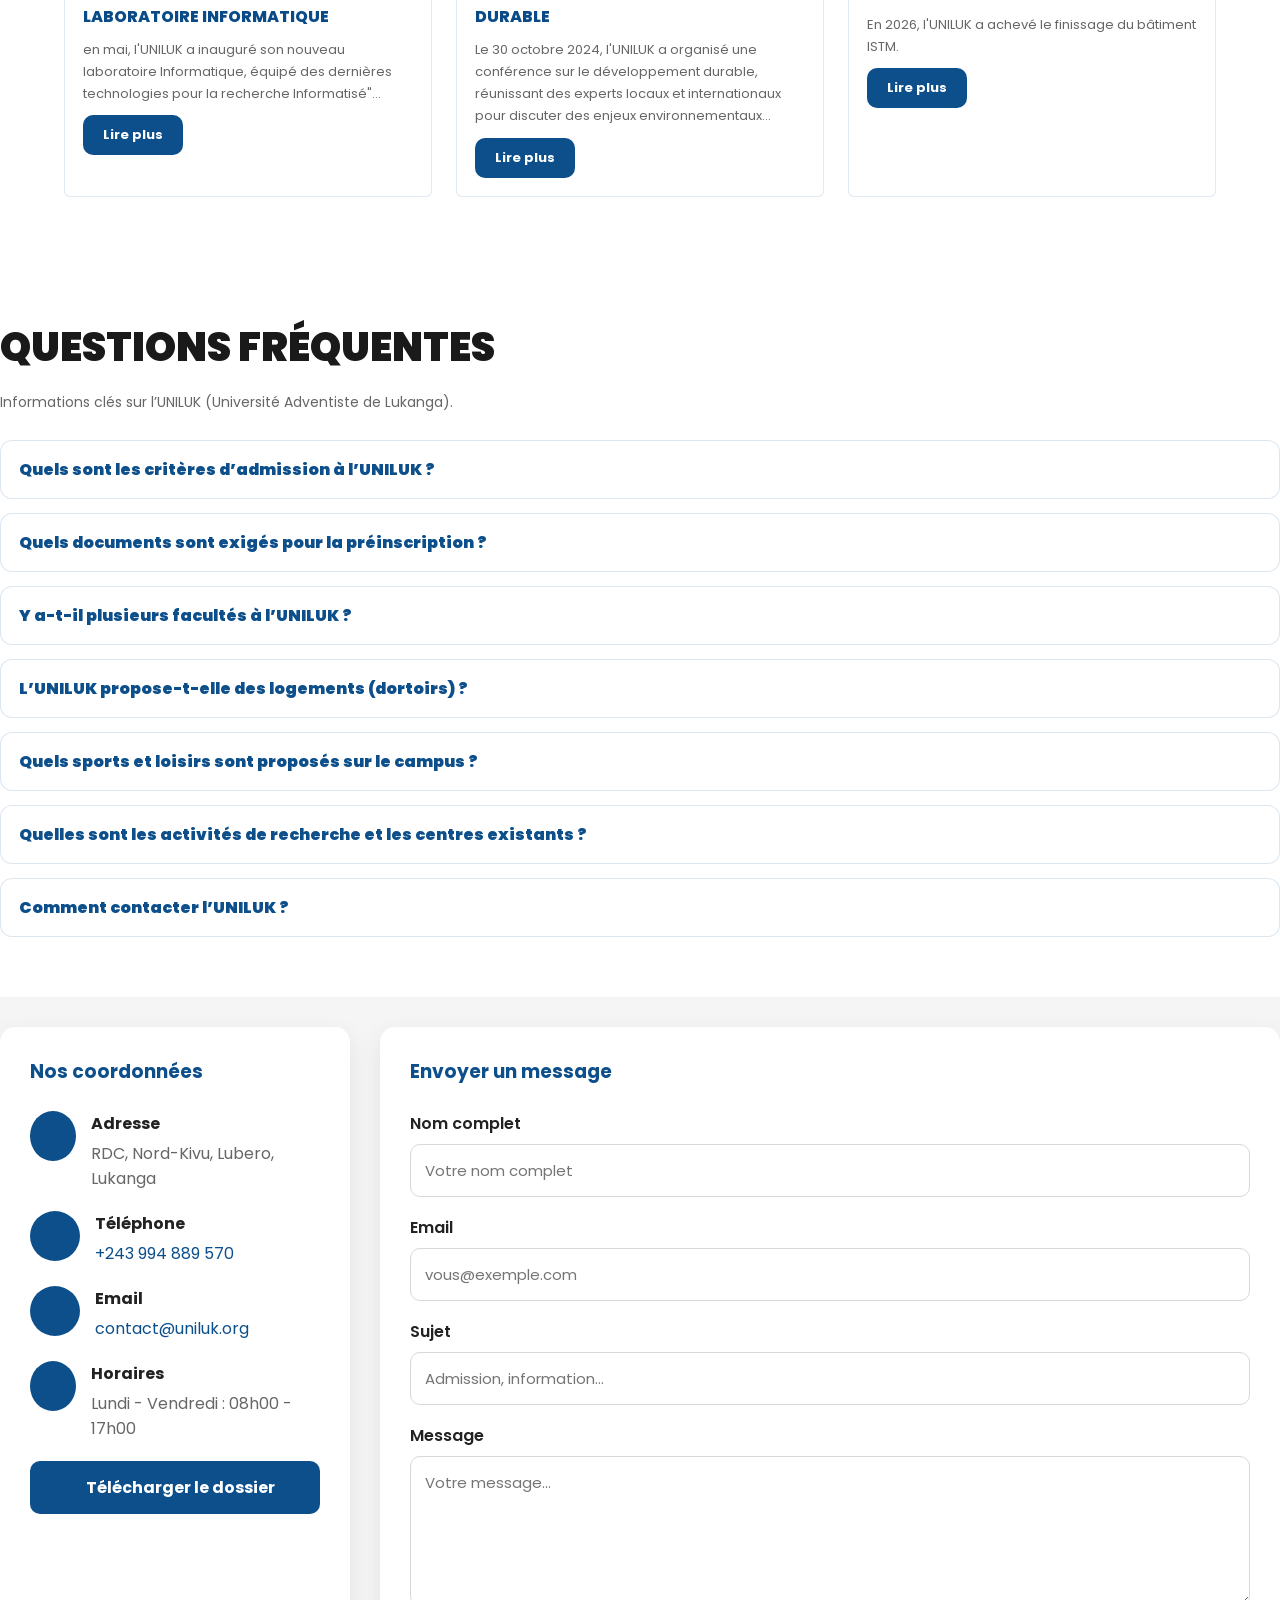
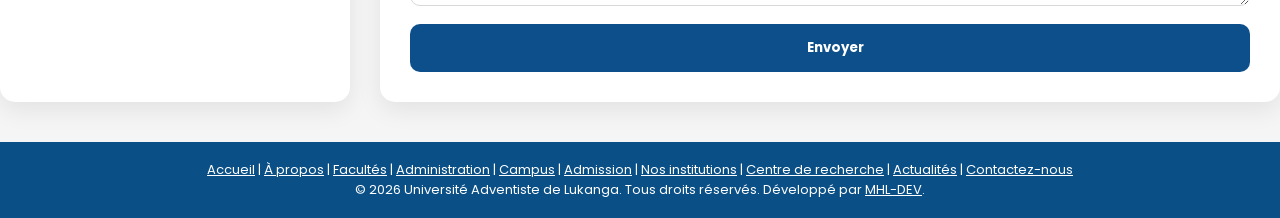
==== commit 364974c9: "mis a jour" ====
--- a/index.html
+++ b/index.html
@@ -9,7 +9,9 @@
   <link rel="canonical" href="https://www.uniluk.org" />
   <link rel="preconnect" href="https://fonts.googleapis.com" />
   <link rel="preconnect" href="https://fonts.gstatic.com" crossorigin />
-  <link href="https://fonts.googleapis.com/css2?family=Roboto:wght@400;500;700;800;900&display=swap" rel="stylesheet" />
+  <link rel="preconnect" href="https://fonts.googleapis.com">
+<link rel="preconnect" href="https://fonts.gstatic.com" crossorigin>
+<link href="https://fonts.googleapis.com/css2?family=Poppins:ital,wght@0,100;0,200;0,300;0,400;0,500;0,600;0,700;0,800;0,900;1,100;1,200;1,300;1,400;1,500;1,600;1,700;1,800;1,900&display=swap" rel="stylesheet">
   <link rel="stylesheet" href="https://cdnjs.cloudflare.com/ajax/libs/font-awesome/7.0.1/css/all.min.css">
   <style>
     * {
@@ -237,7 +239,7 @@
       
     }
 
-.feature-bar {
+    .feature-bar {
       position: absolute;
       bottom: 0;
       left: 0;
@@ -251,22 +253,22 @@
     }
 
 
-.hero {
-      padding-bottom: 210px;
-      align-items: flex-start;
-    }
-
-.hero-content {
-      padding-block: clamp(70px, 11vw, 105px);
+     .hero {
+            padding-bottom: 210px;
+            align-items: flex-start;
+          }
+
+      .hero-content {
+            padding-block: clamp(70px, 11vw, 105px);
+              
+            margin-top: 0;
+          }
+      .hero .btn_p {
+            position: relative;
+            z-index: 3;
+          }
+
         
-      margin-top: 0;
-    }
-.hero .btn_p {
-      position: relative;
-      z-index: 3;
-    }
-
-  
   
 
     .feature {
